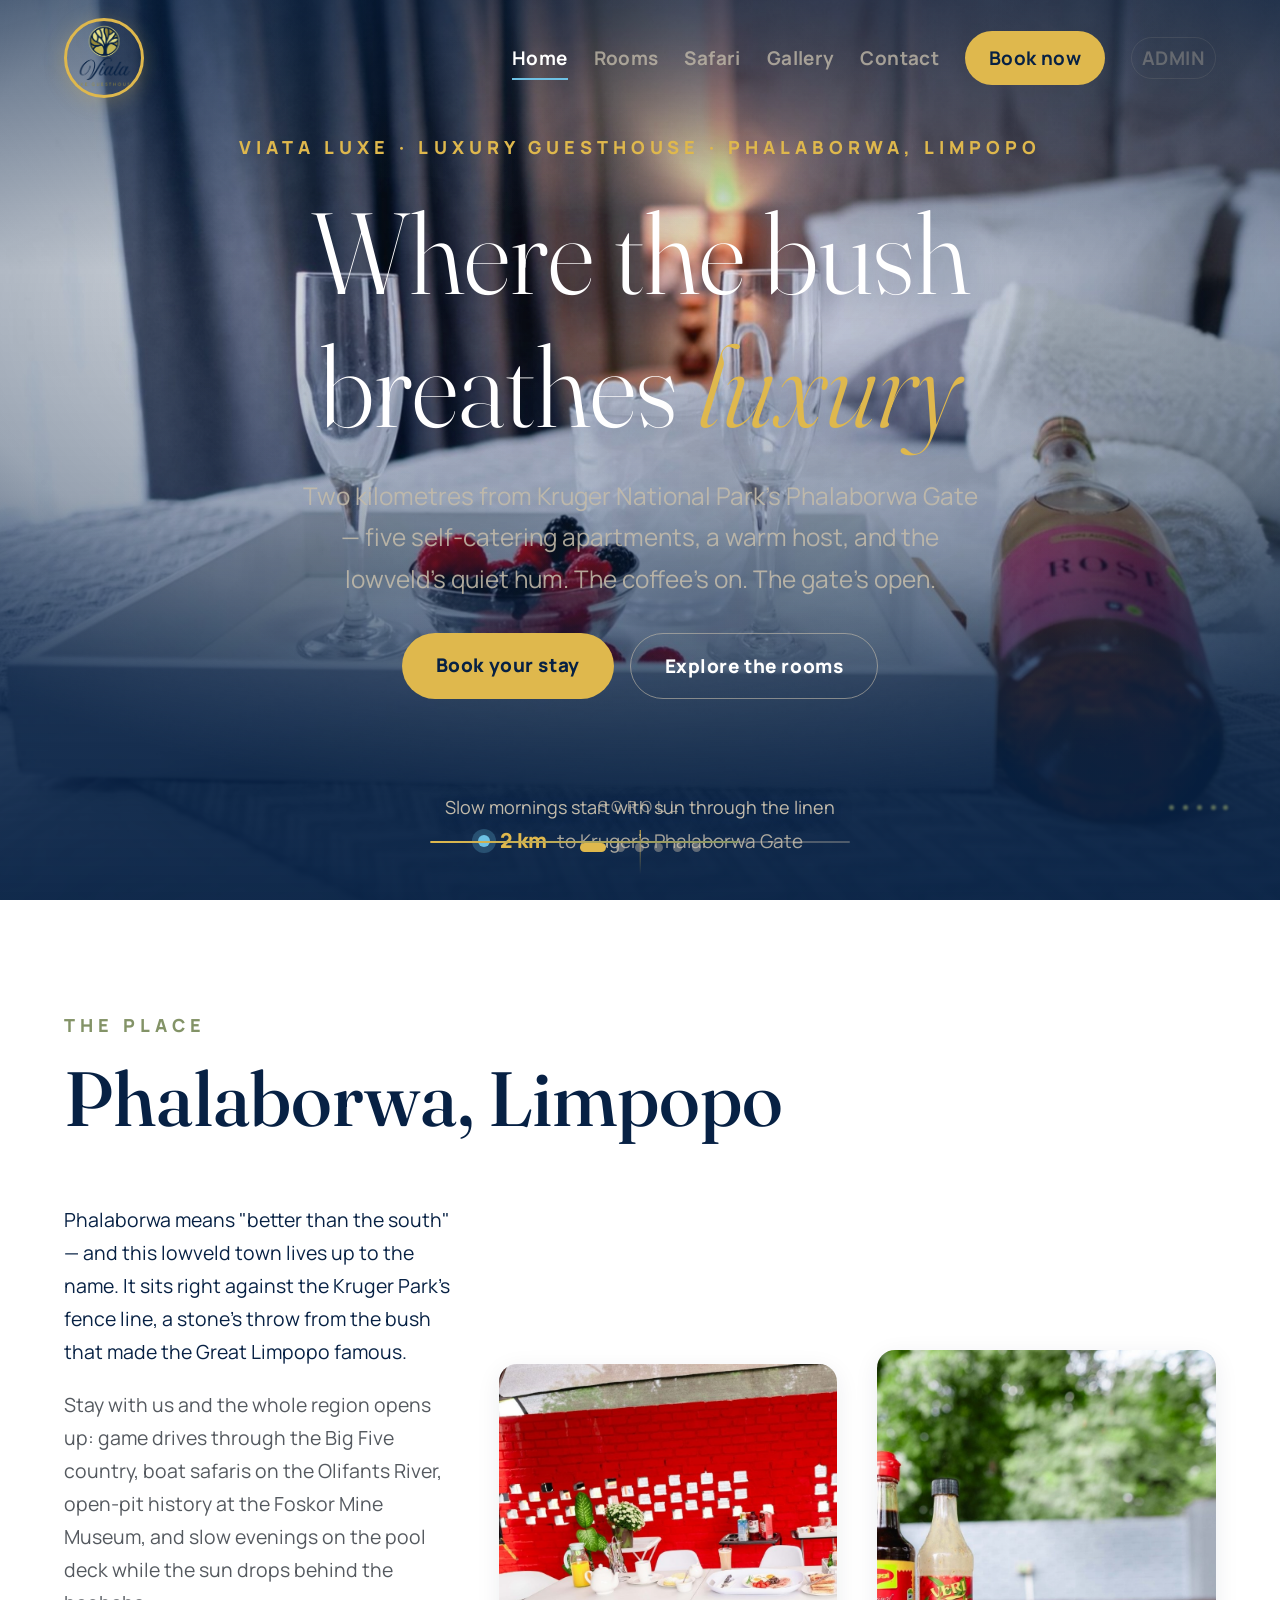
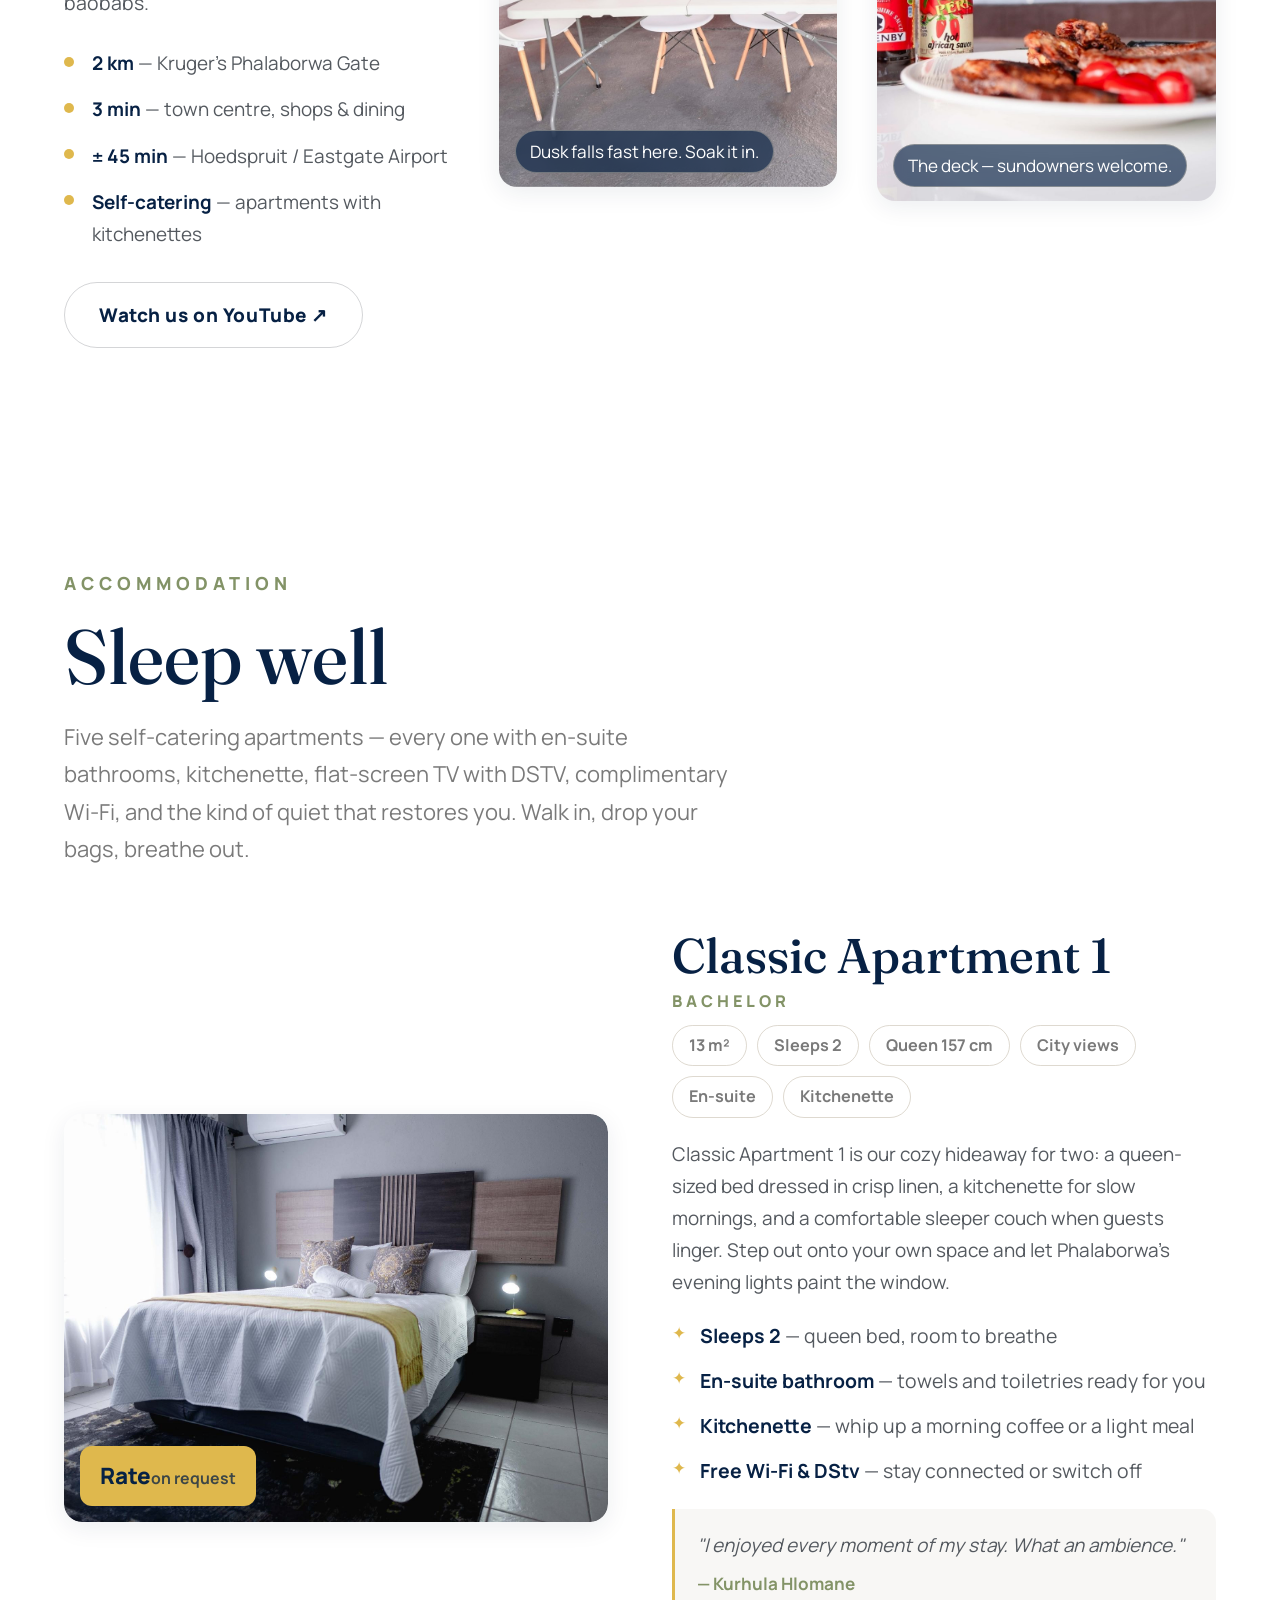
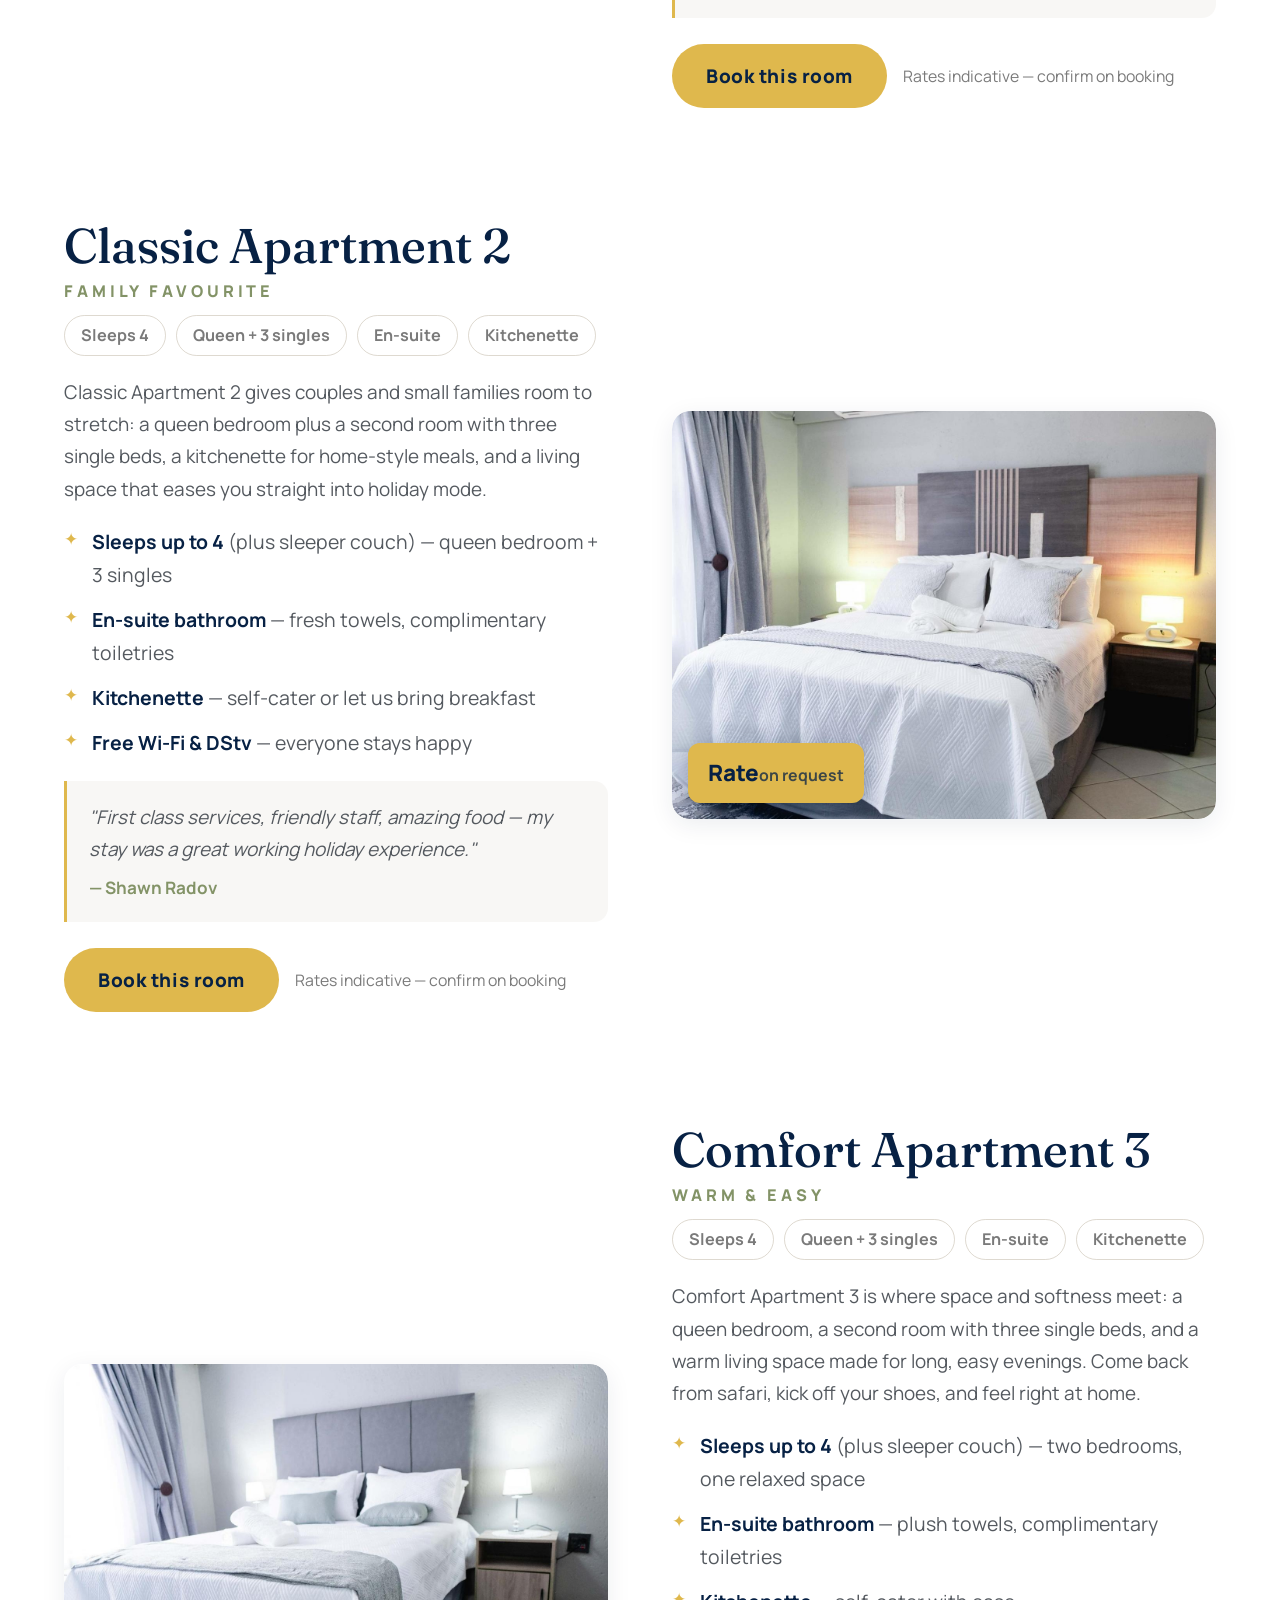
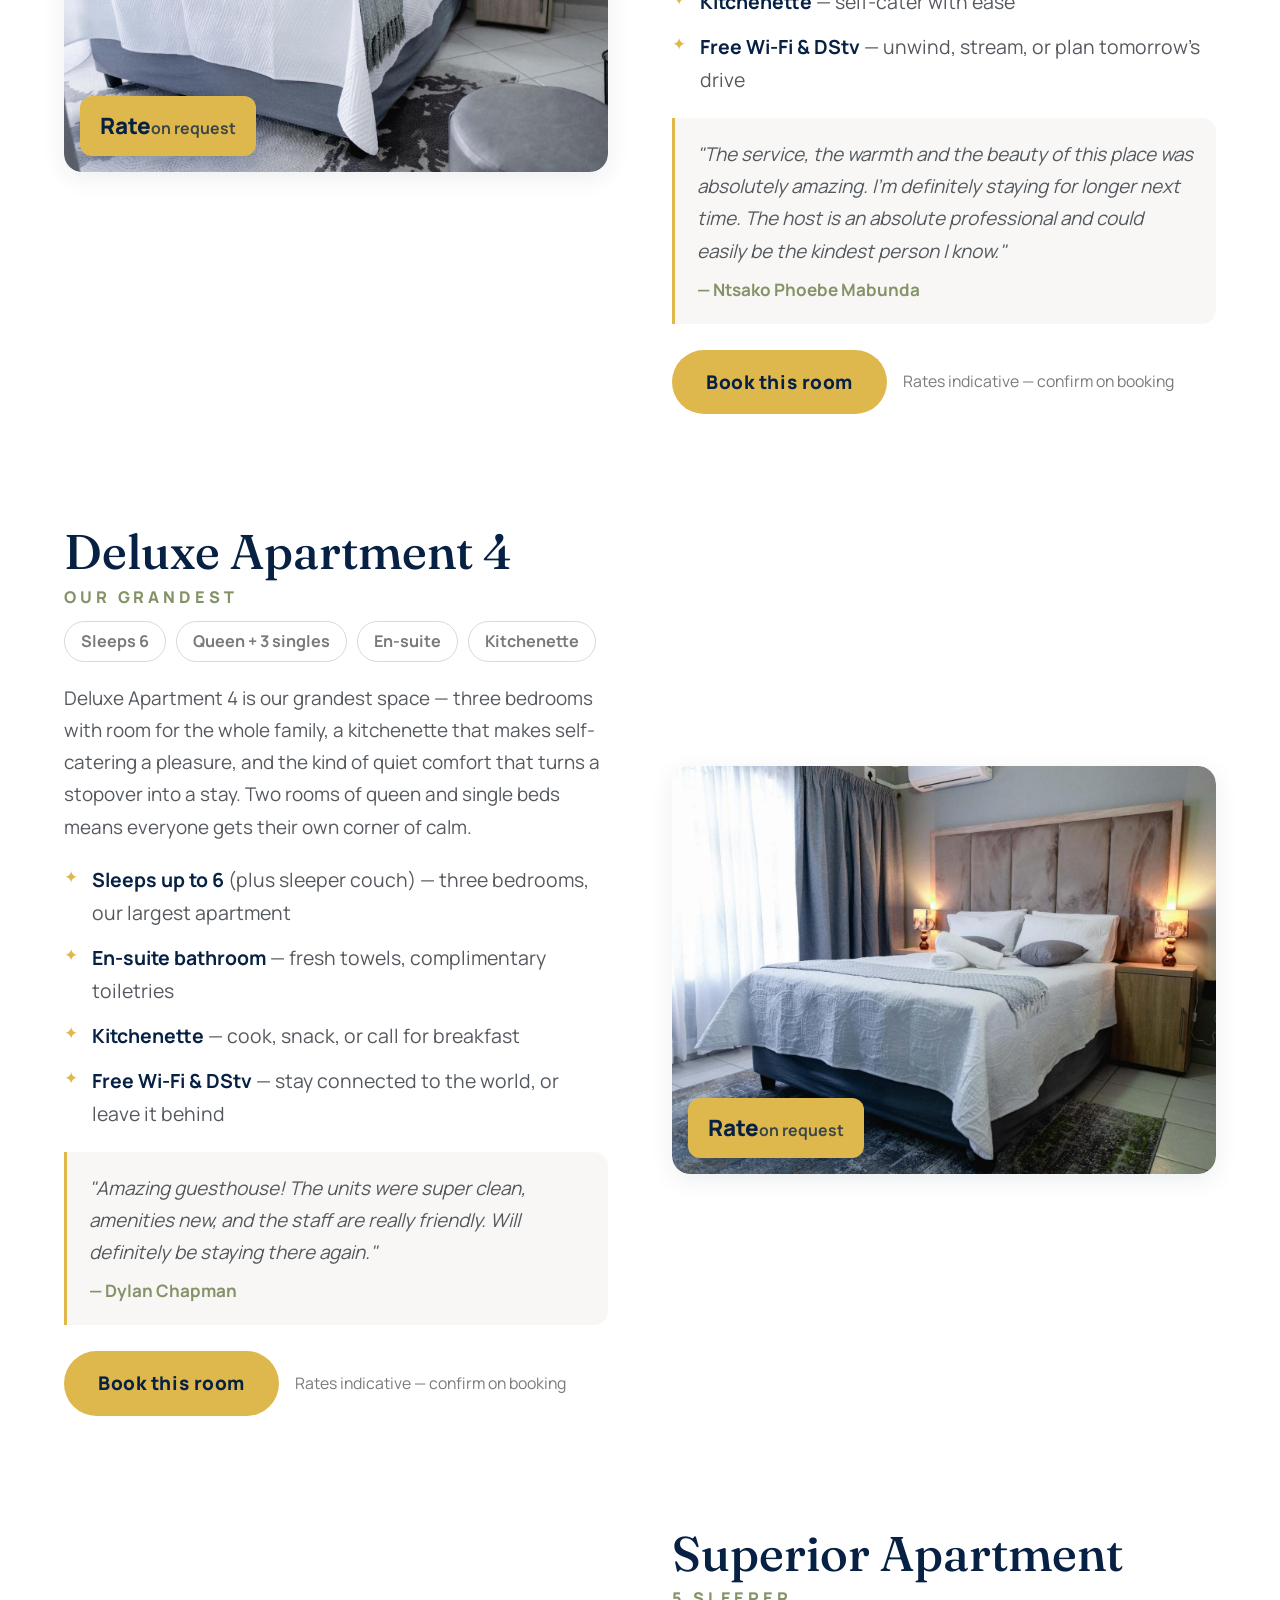
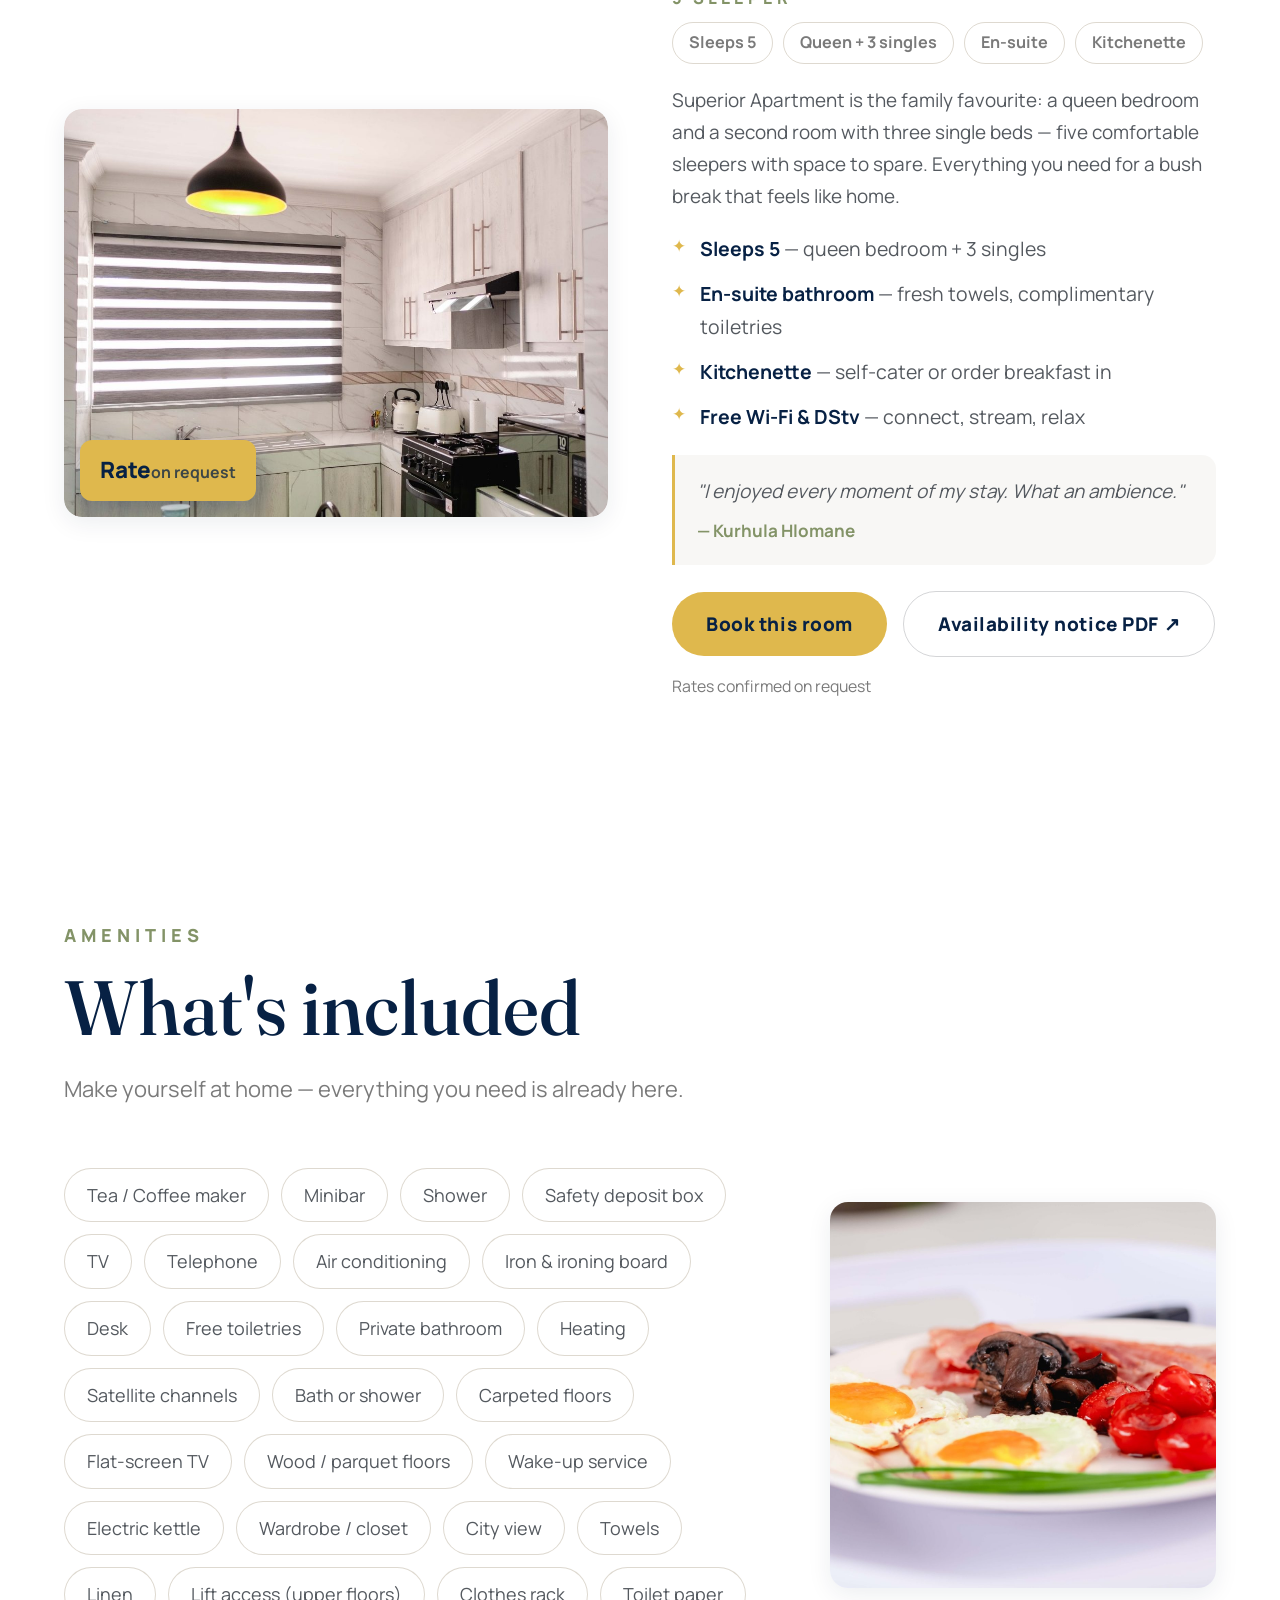
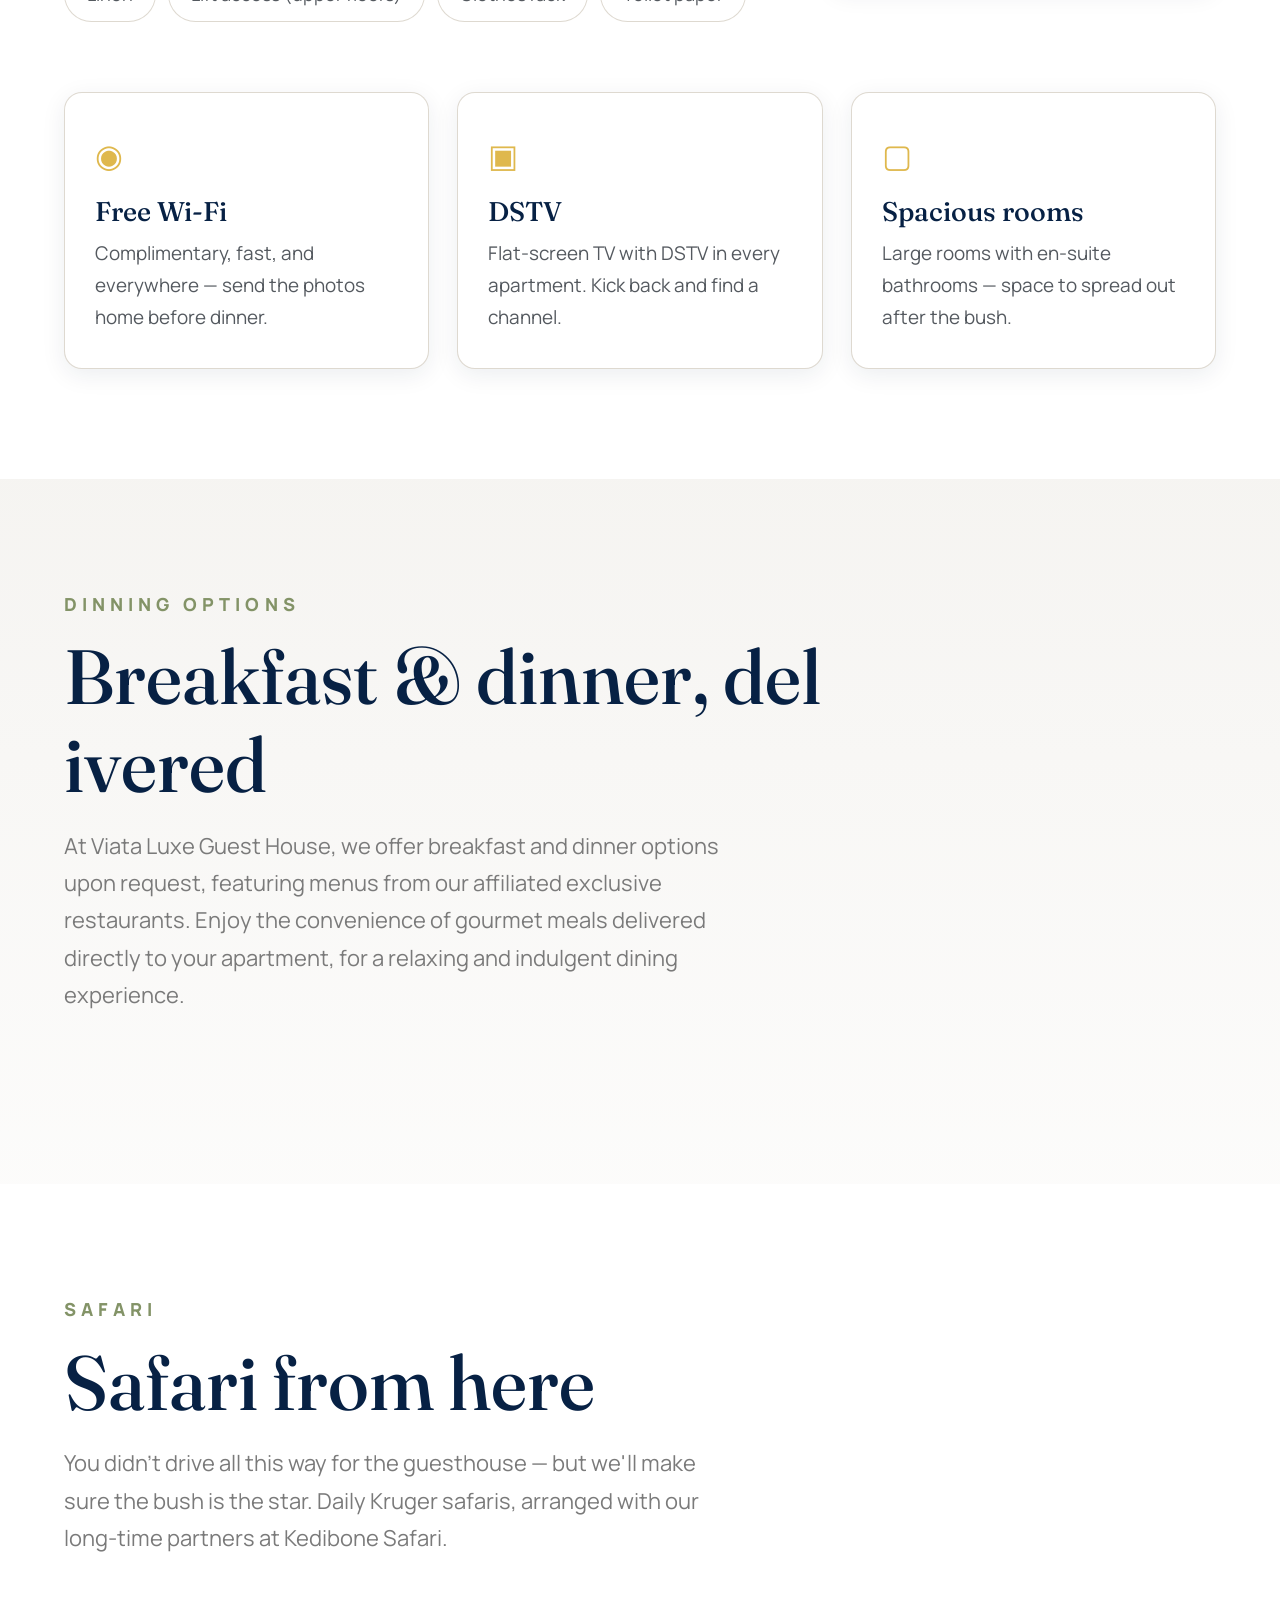
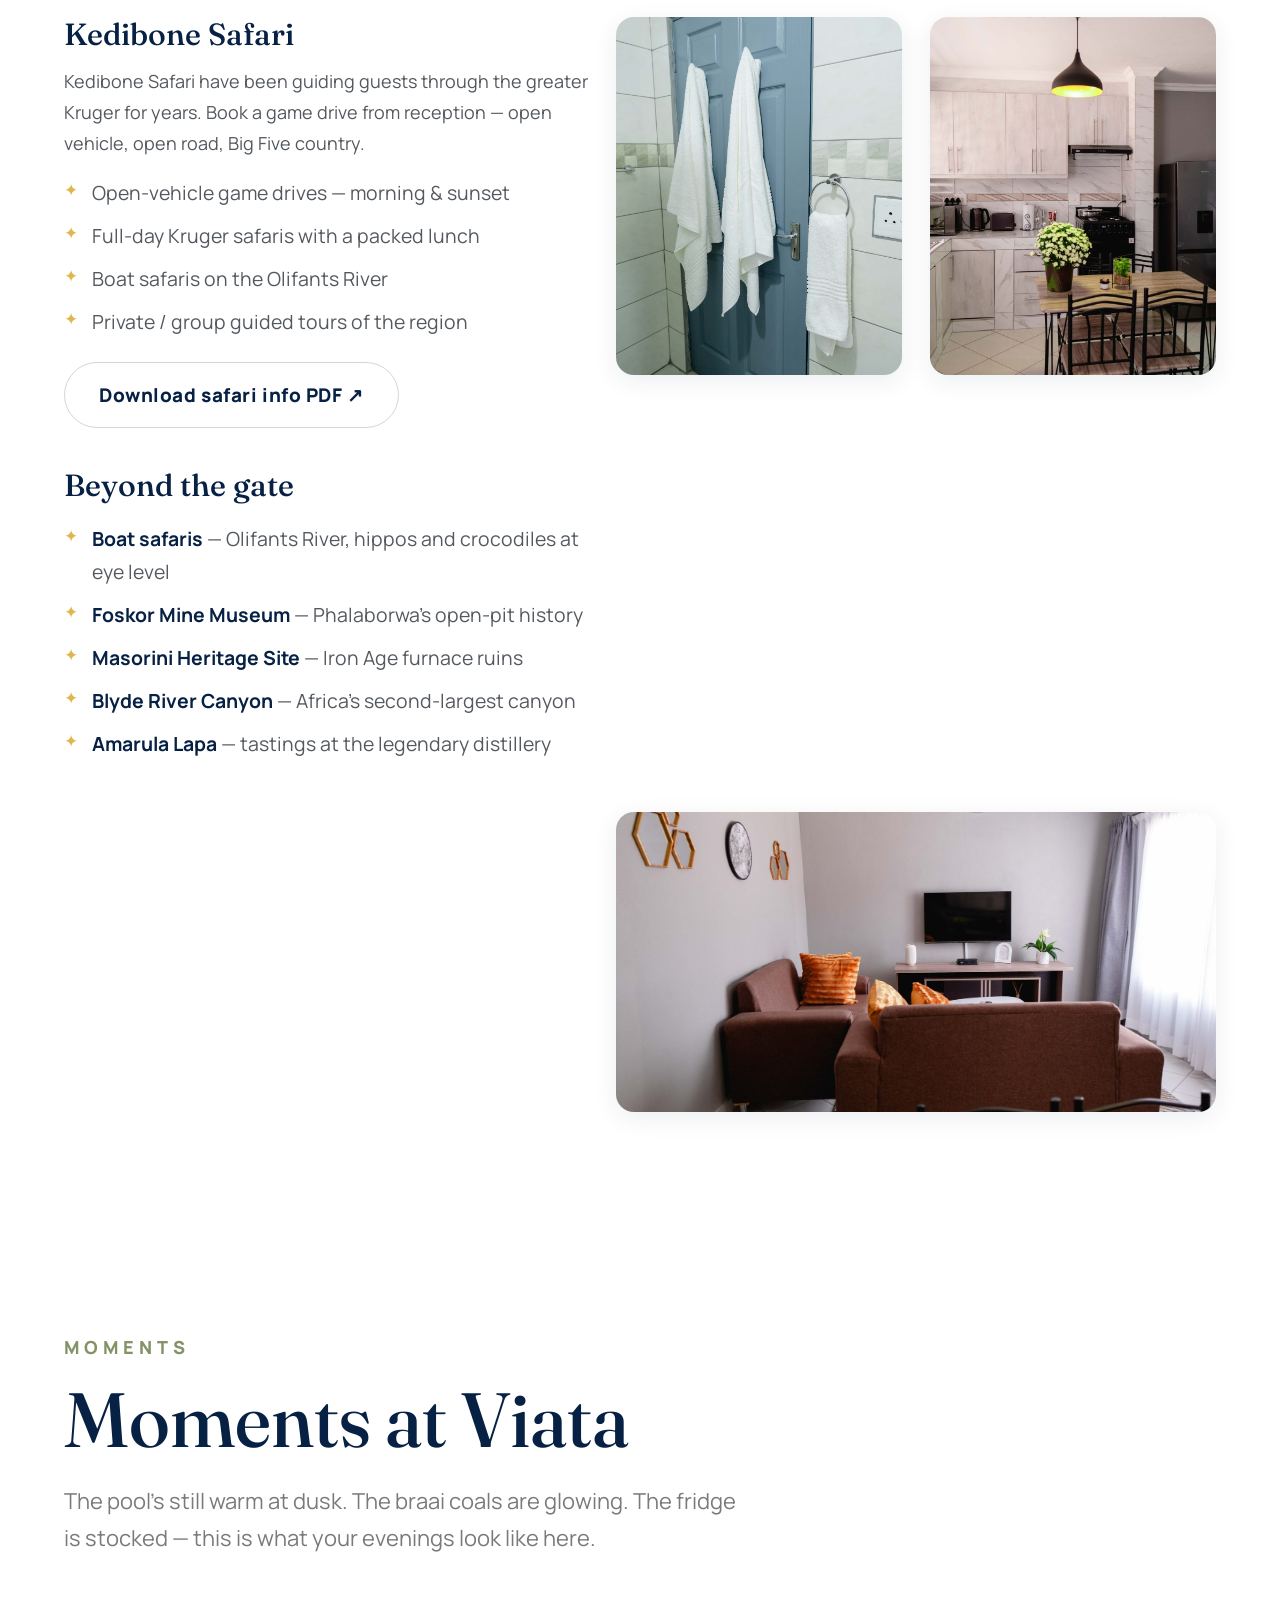
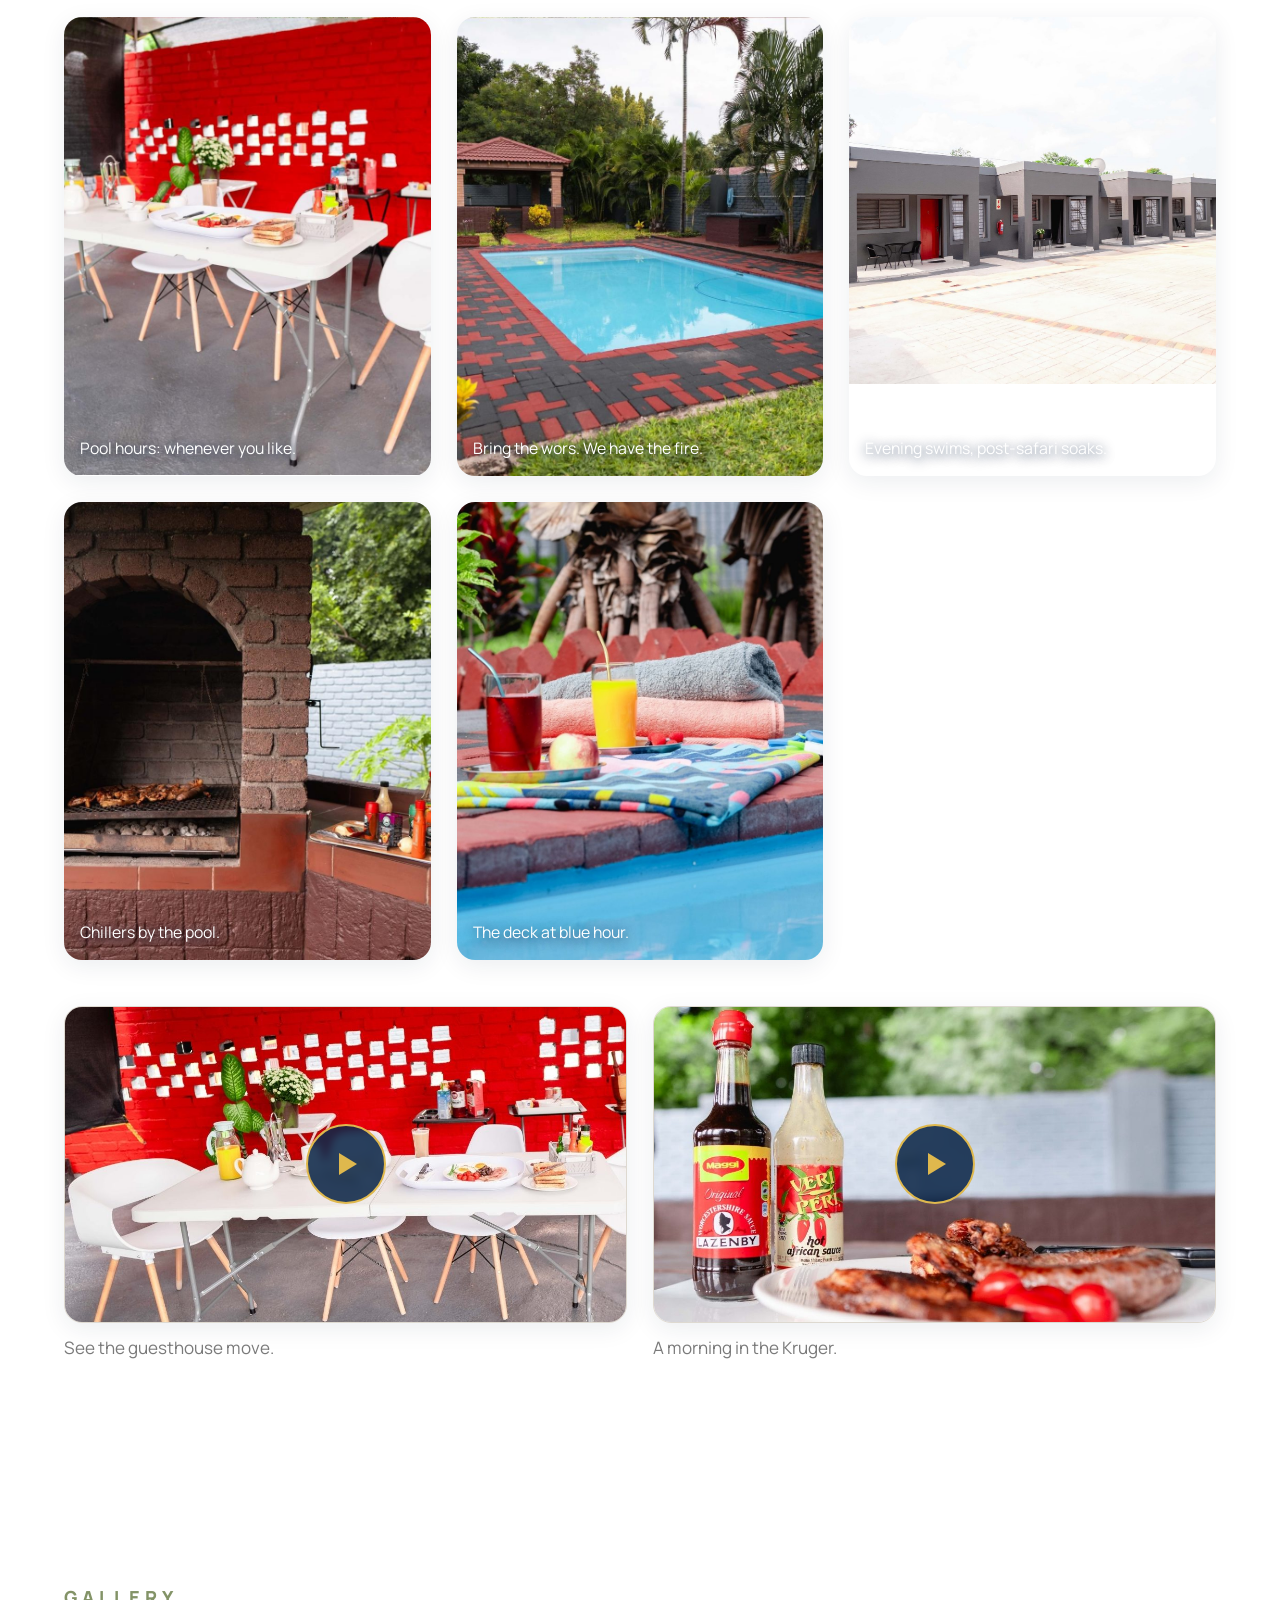
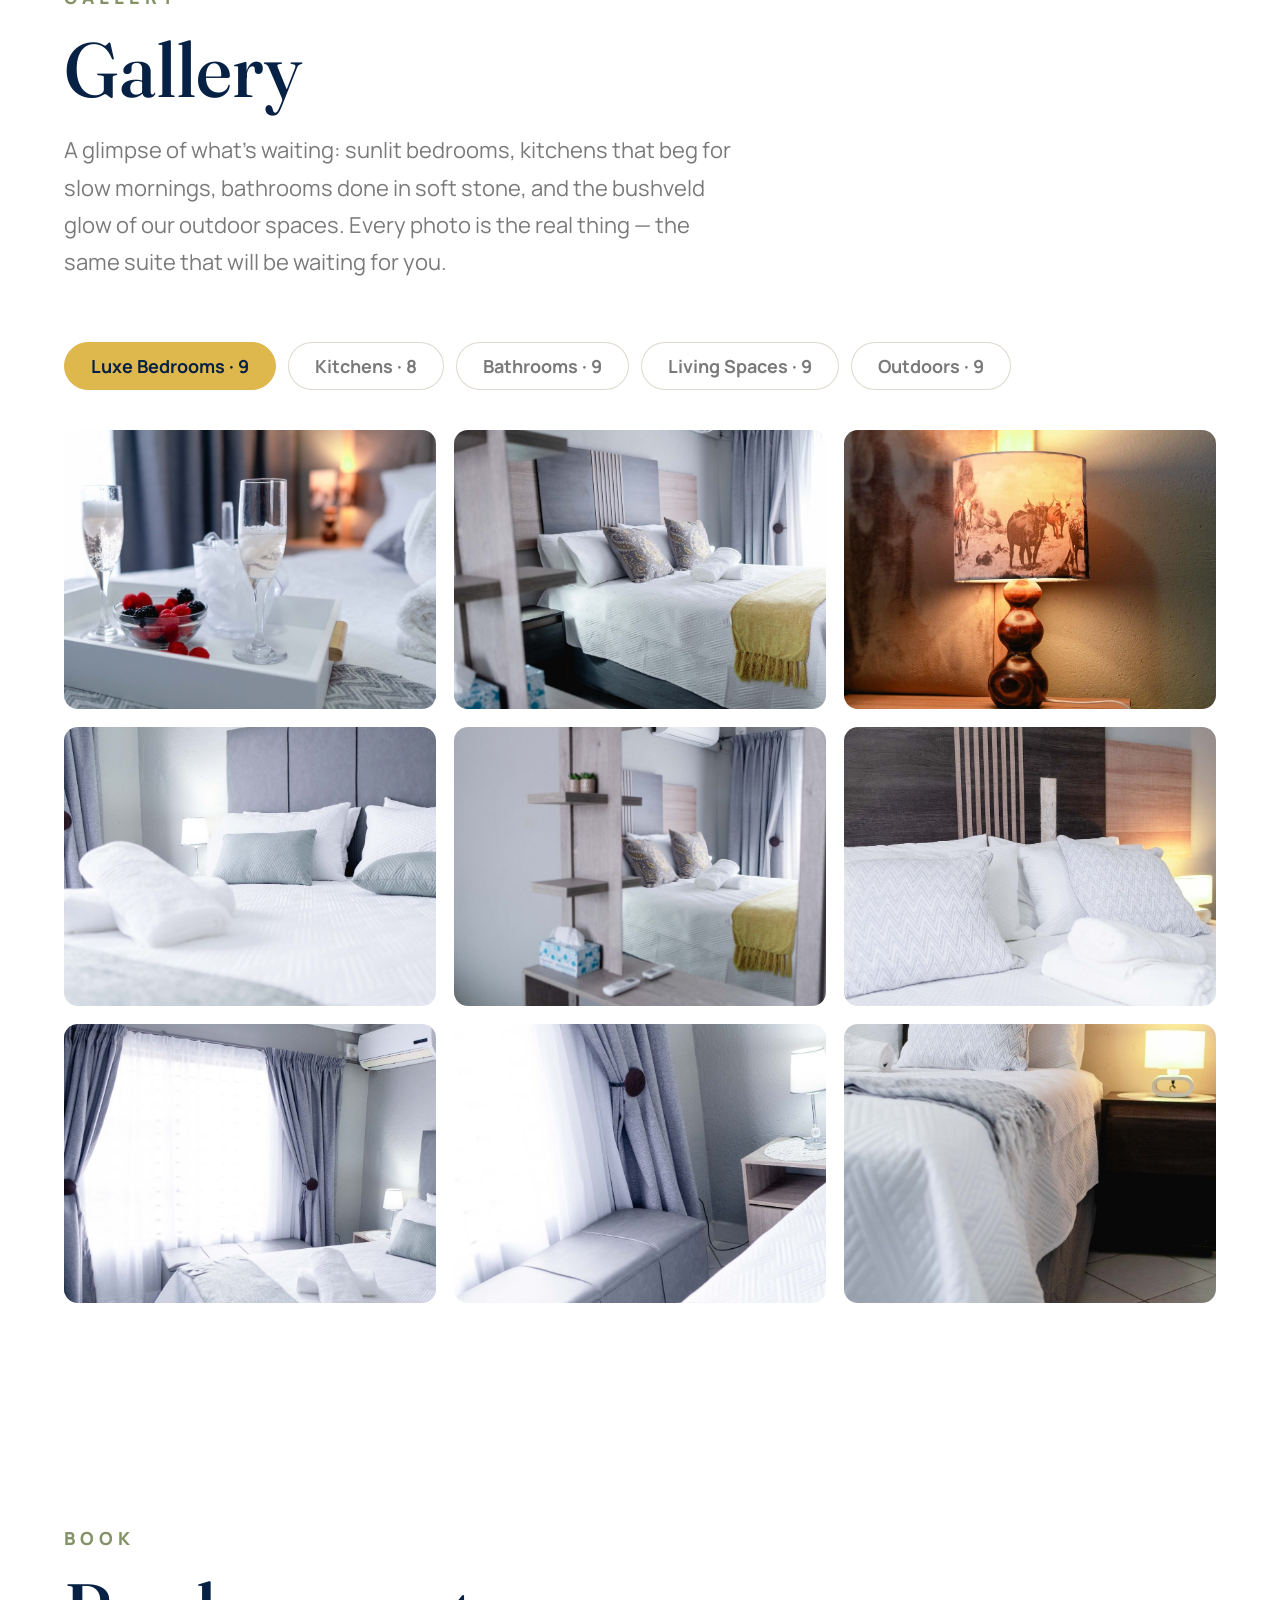
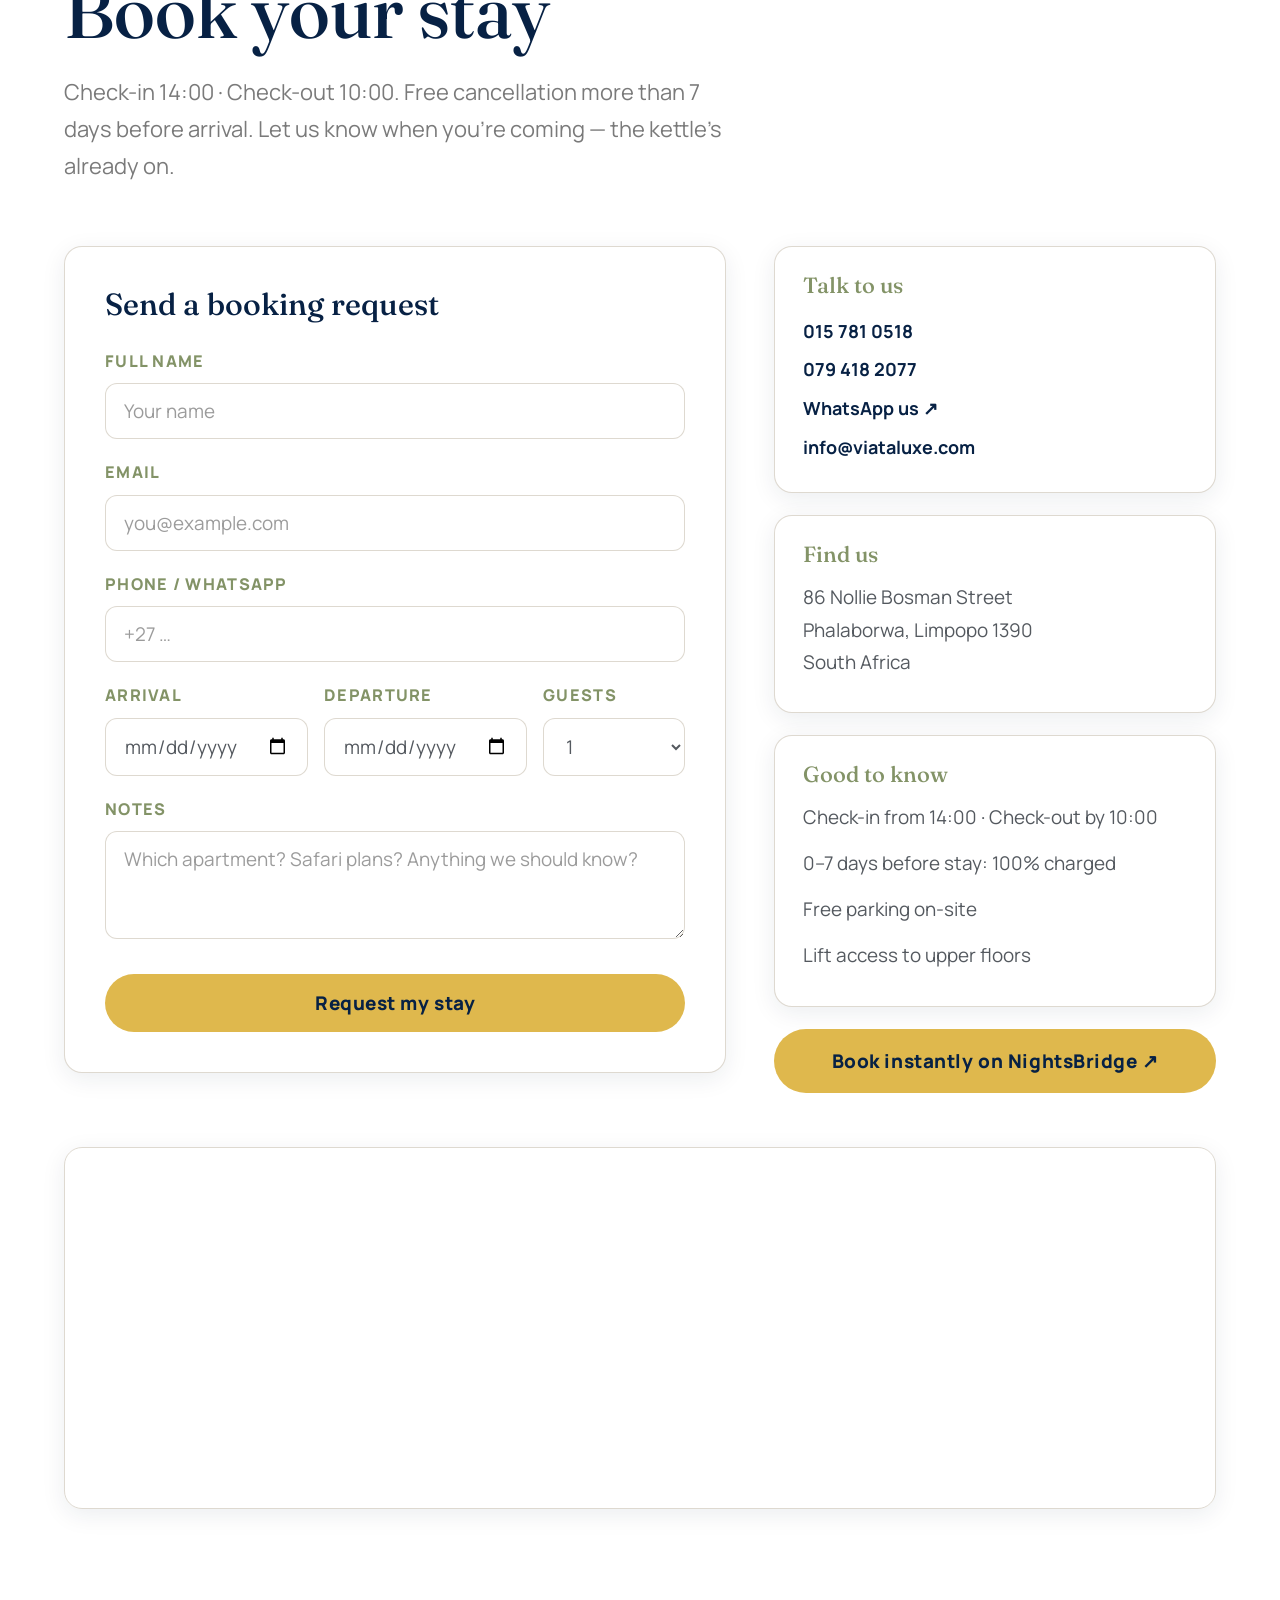
==== html/index.html @ f4232fa0 "Add hero image slideshows to safari & gallery pages, admin nav link, responsive enhancements - Added" ====
<!DOCTYPE html>
<html lang="en">
<head>
  <meta charset="UTF-8">
  <meta name="viewport" content="width=device-width, initial-scale=1.0">
  <title>Viata Luxe — Luxury Accommodation in Phalaborwa, Limpopo</title>
  <meta name="description" content="Viata Luxe guesthouse sits 2 km from Kruger National Park's Phalaborwa Gate. Five self-catering apartments, warm host service, daily safaris with Kedibone Safari. Book your stay.">
  <meta name="theme-color" content="#072144">
  <link rel="icon" type="image/png" href="../images/logo-official.png">
  <link rel="preconnect" href="https://fonts.googleapis.com">
  <link rel="preconnect" href="https://fonts.gstatic.com" crossorigin>
  <link href="https://fonts.googleapis.com/css2?family=Fraunces:ital,opsz,wght@0,9..144,300..700;1,9..144,300..700&family=Manrope:wght@300..800&display=swap" rel="stylesheet">
  <link rel="stylesheet" href="../css/style.css">
</head>
<body>
  <a class="skip-link" href="#main">Skip to content</a>
  <div class="progress" aria-hidden="true"><span id="progressBar"></span></div>

  <header class="nav" id="nav">
    <div class="nav__inner">
      <a class="nav__brand" href="index.html" aria-label="Viata Luxe — home">
        <img class="nav__logo" src="../images/logo-official.png" alt="Viata Luxe Guesthouse" width="80" height="80">

      </a>
      <button class="nav__toggle" id="navToggle" aria-expanded="false" aria-controls="navMenu" aria-label="Open menu">
        <span></span><span></span><span></span>
      </button>
      <nav class="nav__menu" id="navMenu" aria-label="Primary">
        <a href="index.html" aria-current="page">Home</a>
        <a href="rooms.html">Rooms</a>
        <a href="safari.html">Safari</a>
        <a href="gallery.html">Gallery</a>
        <a href="contact.html">Contact</a>
        <a href="#book" class="nav__cta">Book now</a>
        <a href="admin/" class="nav__admin" aria-label="Admin area">Admin</a>
      </nav>
    </div>
  </header>

  <main id="main">

    <!-- ============ Chapter 1 · Arrival ============ -->
    <section class="hero" id="arrival" aria-label="Welcome to Viata Luxe">
      <div class="hero__layer hero__layer--sky" data-depth="0.15" aria-hidden="true"></div>

      <div class="hero__slides" id="heroSlides">
        <figure class="hero__slide is-active" data-caption="Slow mornings start with sun through the linen">
          <img src="../images/2025/05/13.jpg" alt="A sunlit bedroom at Viata Luxe in warm morning light" fetchpriority="high">
        </figure>
        <figure class="hero__slide" data-caption="The pool deck at golden hour">
          <img src="../images/2025/02/32.jpg" alt="The pool deck at golden hour at Viata Luxe" loading="lazy">
        </figure>
        <figure class="hero__slide" data-caption="Sunloungers poolside, ready for you">
          <img src="../images/2025/05/70.jpg" alt="Poolside sunloungers in the golden hour at Viata Luxe" loading="lazy">
        </figure>
        <figure class="hero__slide" data-caption="Calm interiors, warm lowveld light">
          <img src="../images/2025/05/76.jpg" alt="The calm interior of a Viata Luxe apartment" loading="lazy">
        </figure>
        <figure class="hero__slide" data-caption="Braai evenings under the lowveld sky">
          <img src="../images/2025/05/85.jpg" alt="The braai area at Viata Luxe, ready for a bushveld braai" loading="lazy">
        </figure>
        <figure class="hero__slide" data-caption="A bedroom that wins the day">
          <img src="../images/2025/05/10-1.jpg" alt="A bright bedroom at Viata Luxe with crisp linen" loading="lazy">
        </figure>
      </div>

      <div class="hero__slidebar">
        <p class="hero__slidebar-caption" id="heroCaption" aria-hidden="true"></p>
        <div class="hero__slidebar-track"><span class="hero__slidebar-fill" id="heroBarFill"></span></div>
        <div class="hero__dots" id="heroDots"></div>
      </div>
      <div class="hero__veil" aria-hidden="true"></div>

      <div class="hero__content" id="heroContent">
        <p class="eyebrow hero__eyebrow reveal">Viata Luxe · Luxury Guesthouse · Phalaborwa, Limpopo</p>
        <h1 class="hero__title">Where the bush<br>breathes <em>luxury</em></h1>
        <p class="hero__sub reveal">Two kilometres from Kruger National Park's Phalaborwa Gate — five self-catering apartments, a warm host, and the lowveld's quiet hum. The coffee's on. The gate's open.</p>
        <div class="hero__cta reveal">
          <a class="btn btn--gold" href="#book">Book your stay</a>
          <a class="btn btn--ghost" href="#accommodation">Explore the rooms</a>
        </div>
        <p class="hero__checkpoint reveal">
          <span class="hero__checkpoint-pin" aria-hidden="true"></span>
          <span class="counter" data-count="2" data-suffix=" km">0 km</span> to Kruger's Phalaborwa Gate
        </p>
      </div>

      <p class="hero__scroll" aria-hidden="true">Scroll</p>
    </section>

    <!-- ============ Chapter 2 · Place ============ -->
    <section class="chapter place" id="place">
      <div class="chapter__inner">
        <div class="chapter__head">
          <p class="eyebrow">The Place</p>
          <h2 class="chapter__title chars">Phalaborwa, Limpopo</h2>
        </div>

        <div class="place__grid">
          <div class="place__copy reveal">
            <p class="lead">Phalaborwa means "better than the south" — and this lowveld town lives up to the name. It sits right against the Kruger Park's fence line, a stone's throw from the bush that made the Great Limpopo famous.</p>
            <p>Stay with us and the whole region opens up: game drives through the Big Five country, boat safaris on the Olifants River, open-pit history at the Foskor Mine Museum, and slow evenings on the pool deck while the sun drops behind the baobabs.</p>
            <ul class="place__list">
              <li><strong>2 km</strong> — Kruger's Phalaborwa Gate</li>
              <li><strong>3 min</strong> — town centre, shops &amp; dining</li>
              <li><strong>± 45 min</strong> — Hoedspruit / Eastgate Airport</li>
              <li><strong>Self-catering</strong> — apartments with kitchenettes</li>
            </ul>
            <a class="btn btn--ghost" href="https://www.youtube.com/watch?v=aZXatNfE3Ww" target="_blank" rel="noopener">Watch us on YouTube ↗</a>
          </div>

          <figure class="place__media reveal">
            <img src="../images/2025/05/59-1.jpg" alt="The bushveld glow around Viata Luxe guesthouse in Phalaborwa" loading="lazy">
            <figcaption>Dusk falls fast here. Soak it in.</figcaption>
          </figure>
          <figure class="place__media place__media--tall reveal">
            <img src="../images/2025/05/64-1.jpg" alt="Outdoor deck seating with bushveld views at Viata Luxe" loading="lazy">
            <figcaption>The deck — sundowners welcome.</figcaption>
          </figure>
        </div>
      </div>
    </section>

    <!-- ============ Chapter 3 · Accommodation ============ -->
    <section class="chapter rooms" id="accommodation">
      <div class="chapter__inner">
        <div class="chapter__head">
          <p class="eyebrow">Accommodation</p>
          <h2 class="chapter__title chars">Sleep well</h2>
          <p class="chapter__lede reveal">Five self-catering apartments — every one with en-suite bathrooms, kitchenette, flat-screen TV with DSTV, complimentary Wi-Fi, and the kind of quiet that restores you. Walk in, drop your bags, breathe out.</p>
        </div>

        <div class="rooms__list">

          <!-- Classic Apartment 1 -->
          <article class="room" id="room-classic1">
            <div class="room__media reveal-left">
              <button class="room__photos" data-room="classic1" aria-label="View Classic Apartment 1 photos">
                <img src="../images/2025/11/Classic-Bedroom-1.jpg" alt="Classic Apartment 1 — queen bedroom with crisp linen" loading="lazy">
                <span class="room__photos-badge">View photos</span>
              </button>
              <p class="room__rate">Rate<span>on request</span></p>
            </div>
            <div class="room__body reveal-right">
              <h3 class="room__name">Classic Apartment 1 <span>Bachelor</span></h3>
              <p class="room__meta"><span>13 m²</span><span>Sleeps 2</span><span>Queen 157 cm</span><span>City views</span><span>En-suite</span><span>Kitchenette</span></p>
              <p class="room__desc">Classic Apartment 1 is our cozy hideaway for two: a queen-sized bed dressed in crisp linen, a kitchenette for slow mornings, and a comfortable sleeper couch when guests linger. Step out onto your own space and let Phalaborwa's evening lights paint the window.</p>
              <ul class="room__features">
                <li><strong>Sleeps 2</strong> — queen bed, room to breathe</li>
                <li><strong>En-suite bathroom</strong> — towels and toiletries ready for you</li>
                <li><strong>Kitchenette</strong> — whip up a morning coffee or a light meal</li>
                <li><strong>Free Wi-Fi &amp; DStv</strong> — stay connected or switch off</li>
              </ul>
              <blockquote class="room__quote">"I enjoyed every moment of my stay. What an ambience." <cite>— Kurhula Hlomane</cite></blockquote>
              <div class="room__actions">
                <a class="btn btn--gold" href="https://book.nightsbridge.com/38331" target="_blank" rel="noopener">Book this room</a>
                <span class="room__fineprint">Rates indicative — confirm on booking</span>
              </div>
            </div>
          </article>

          <!-- Classic Apartment 2 -->
          <article class="room room--flip" id="room-classic2">
            <div class="room__media reveal-right">
              <button class="room__photos" data-room="classic2" aria-label="View Classic Apartment 2 photos">
                <img src="../images/2025/11/Classic-Apartment-2-Bedroom.jpg" alt="Classic Apartment 2 — queen bedroom with soft bedding" loading="lazy">
                <span class="room__photos-badge">View photos</span>
              </button>
              <p class="room__rate">Rate<span>on request</span></p>
            </div>
            <div class="room__body reveal-left">
              <h3 class="room__name">Classic Apartment 2 <span>Family favourite</span></h3>
              <p class="room__meta"><span>Sleeps 4</span><span>Queen + 3 singles</span><span>En-suite</span><span>Kitchenette</span></p>
              <p class="room__desc">Classic Apartment 2 gives couples and small families room to stretch: a queen bedroom plus a second room with three single beds, a kitchenette for home-style meals, and a living space that eases you straight into holiday mode.</p>
              <ul class="room__features">
                <li><strong>Sleeps up to 4</strong> (plus sleeper couch) — queen bedroom + 3 singles</li>
                <li><strong>En-suite bathroom</strong> — fresh towels, complimentary toiletries</li>
                <li><strong>Kitchenette</strong> — self-cater or let us bring breakfast</li>
                <li><strong>Free Wi-Fi &amp; DStv</strong> — everyone stays happy</li>
              </ul>
              <blockquote class="room__quote">"First class services, friendly staff, amazing food — my stay was a great working holiday experience." <cite>— Shawn Radov</cite></blockquote>
              <div class="room__actions">
                <a class="btn btn--gold" href="https://book.nightsbridge.com/38331" target="_blank" rel="noopener">Book this room</a>
                <span class="room__fineprint">Rates indicative — confirm on booking</span>
              </div>
            </div>
          </article>

          <!-- Comfort Apartment 3 -->
          <article class="room" id="room-comfort3">
            <div class="room__media reveal-left">
              <button class="room__photos" data-room="comfort3" aria-label="View Comfort Apartment 3 photos">
                <img src="../images/2025/11/Classic-Apartment-3-Bedroom.jpg" alt="Comfort Apartment 3 — queen bedroom with warm bedding" loading="lazy">
                <span class="room__photos-badge">View photos</span>
              </button>
              <p class="room__rate">Rate<span>on request</span></p>
            </div>
            <div class="room__body reveal-right">
              <h3 class="room__name">Comfort Apartment 3 <span>Warm &amp; easy</span></h3>
              <p class="room__meta"><span>Sleeps 4</span><span>Queen + 3 singles</span><span>En-suite</span><span>Kitchenette</span></p>
              <p class="room__desc">Comfort Apartment 3 is where space and softness meet: a queen bedroom, a second room with three single beds, and a warm living space made for long, easy evenings. Come back from safari, kick off your shoes, and feel right at home.</p>
              <ul class="room__features">
                <li><strong>Sleeps up to 4</strong> (plus sleeper couch) — two bedrooms, one relaxed space</li>
                <li><strong>En-suite bathroom</strong> — plush towels, complimentary toiletries</li>
                <li><strong>Kitchenette</strong> — self-cater with ease</li>
                <li><strong>Free Wi-Fi &amp; DStv</strong> — unwind, stream, or plan tomorrow's drive</li>
              </ul>
              <blockquote class="room__quote">"The service, the warmth and the beauty of this place was absolutely amazing. I'm definitely staying for longer next time. The host is an absolute professional and could easily be the kindest person I know." <cite>— Ntsako Phoebe Mabunda</cite></blockquote>
              <div class="room__actions">
                <a class="btn btn--gold" href="https://book.nightsbridge.com/38331" target="_blank" rel="noopener">Book this room</a>
                <span class="room__fineprint">Rates indicative — confirm on booking</span>
              </div>
            </div>
          </article>

          <!-- Deluxe Apartment 4 -->
          <article class="room room--flip" id="room-deluxe4">
            <div class="room__media reveal-right">
              <button class="room__photos" data-room="deluxe4" aria-label="View Deluxe Apartment 4 photos">
                <img src="../images/2025/11/Classic-Bedroom-4.jpg" alt="Deluxe Apartment 4 — the grandest bedroom suite" loading="lazy">
                <span class="room__photos-badge">View photos</span>
              </button>
              <p class="room__rate">Rate<span>on request</span></p>
            </div>
            <div class="room__body reveal-left">
              <h3 class="room__name">Deluxe Apartment 4 <span>Our grandest</span></h3>
              <p class="room__meta"><span>Sleeps 6</span><span>Queen + 3 singles</span><span>En-suite</span><span>Kitchenette</span></p>
              <p class="room__desc">Deluxe Apartment 4 is our grandest space — three bedrooms with room for the whole family, a kitchenette that makes self-catering a pleasure, and the kind of quiet comfort that turns a stopover into a stay. Two rooms of queen and single beds means everyone gets their own corner of calm.</p>
              <ul class="room__features">
                <li><strong>Sleeps up to 6</strong> (plus sleeper couch) — three bedrooms, our largest apartment</li>
                <li><strong>En-suite bathroom</strong> — fresh towels, complimentary toiletries</li>
                <li><strong>Kitchenette</strong> — cook, snack, or call for breakfast</li>
                <li><strong>Free Wi-Fi &amp; DStv</strong> — stay connected to the world, or leave it behind</li>
              </ul>
              <blockquote class="room__quote">"Amazing guesthouse! The units were super clean, amenities new, and the staff are really friendly. Will definitely be staying there again." <cite>— Dylan Chapman</cite></blockquote>
              <div class="room__actions">
                <a class="btn btn--gold" href="https://book.nightsbridge.com/38331" target="_blank" rel="noopener">Book this room</a>
                <span class="room__fineprint">Rates indicative — confirm on booking</span>
              </div>
            </div>
          </article>

          <!-- Superior Apartment (5 Sleeper) -->
          <article class="room" id="room-superior">
            <div class="room__media reveal-left">
              <button class="room__photos" data-room="superior" aria-label="View Superior Apartment photos">
                <img src="../images/2025/05/24-1.jpg" alt="Superior Apartment — bright family bedroom" loading="lazy">
                <span class="room__photos-badge">View photos</span>
              </button>
              <p class="room__rate">Rate<span>on request</span></p>
            </div>
            <div class="room__body reveal-right">
              <h3 class="room__name">Superior Apartment <span>5 Sleeper</span></h3>
              <p class="room__meta"><span>Sleeps 5</span><span>Queen + 3 singles</span><span>En-suite</span><span>Kitchenette</span></p>
              <p class="room__desc">Superior Apartment is the family favourite: a queen bedroom and a second room with three single beds — five comfortable sleepers with space to spare. Everything you need for a bush break that feels like home.</p>
              <ul class="room__features">
                <li><strong>Sleeps 5</strong> — queen bedroom + 3 singles</li>
                <li><strong>En-suite bathroom</strong> — fresh towels, complimentary toiletries</li>
                <li><strong>Kitchenette</strong> — self-cater or order breakfast in</li>
                <li><strong>Free Wi-Fi &amp; DStv</strong> — connect, stream, relax</li>
              </ul>
              <blockquote class="room__quote">"I enjoyed every moment of my stay. What an ambience." <cite>— Kurhula Hlomane</cite></blockquote>
              <div class="room__actions">
                <a class="btn btn--gold" href="https://book.nightsbridge.com/38331" target="_blank" rel="noopener">Book this room</a>
                <a class="btn btn--ghost" href="https://viataluxe.com/wp-content/uploads/2025/05/Superior-Apartments-Notice-1.pdf" target="_blank" rel="noopener">Availability notice PDF ↗</a>
                <span class="room__fineprint">Rates confirmed on request</span>
              </div>
            </div>
          </article>

        </div>
      </div>
    </section>

    <!-- ============ Chapter 4 · Amenities ============ -->
    <section class="chapter amenities" id="amenities">
      <div class="chapter__inner">
        <div class="chapter__head">
          <p class="eyebrow">Amenities</p>
          <h2 class="chapter__title chars">What's included</h2>
          <p class="chapter__lede reveal">Make yourself at home — everything you need is already here.</p>
        </div>

        <div class="amenities__grid">
          <ul class="amenities__chips" id="amenityChips">
            <li>Tea / Coffee maker</li>
            <li>Minibar</li>
            <li>Shower</li>
            <li>Safety deposit box</li>
            <li>TV</li>
            <li>Telephone</li>
            <li>Air conditioning</li>
            <li>Iron &amp; ironing board</li>
            <li>Desk</li>
            <li>Free toiletries</li>
            <li>Private bathroom</li>
            <li>Heating</li>
            <li>Satellite channels</li>
            <li>Bath or shower</li>
            <li>Carpeted floors</li>
            <li>Flat-screen TV</li>
            <li>Wood / parquet floors</li>
            <li>Wake-up service</li>
            <li>Electric kettle</li>
            <li>Wardrobe / closet</li>
            <li>City view</li>
            <li>Towels</li>
            <li>Linen</li>
            <li>Lift access (upper floors)</li>
            <li>Clothes rack</li>
            <li>Toilet paper</li>
          </ul>

          <figure class="amenities__media reveal">
            <img src="../images/2025/05/76.jpg" alt="The calm interior of a Viata Luxe apartment" loading="lazy">
          </figure>
        </div>

        <div class="amenities__features">
          <div class="feature-card reveal">
            <span class="feature-card__icon" aria-hidden="true">◉</span>
            <h3>Free Wi-Fi</h3>
            <p>Complimentary, fast, and everywhere — send the photos home before dinner.</p>
          </div>
          <div class="feature-card reveal">
            <span class="feature-card__icon" aria-hidden="true">▣</span>
            <h3>DSTV</h3>
            <p>Flat-screen TV with DSTV in every apartment. Kick back and find a channel.</p>
          </div>
          <div class="feature-card reveal">
            <span class="feature-card__icon" aria-hidden="true">▢</span>
            <h3>Spacious rooms</h3>
            <p>Large rooms with en-suite bathrooms — space to spread out after the bush.</p>
          </div>
        </div>
      </div>
    </section>

    <!-- ============ Chapter 4b · Dinning Options ============ -->
    <section class="chapter chapter--soft" id="dining">
      <div class="chapter__inner">
        <div class="chapter__head">
          <p class="eyebrow">Dinning Options</p>
          <h2 class="chapter__title chars">Breakfast &amp; dinner, delivered</h2>
          <p class="chapter__lede reveal">At Viata Luxe Guest House, we offer breakfast and dinner options upon request, featuring menus from our affiliated exclusive restaurants. Enjoy the convenience of gourmet meals delivered directly to your apartment, for a relaxing and indulgent dining experience.</p>
        </div>
      </div>
    </section>

    <!-- ============ Chapter 5 · Safari ============ -->
    <section class="chapter safari" id="safari">
      <div class="chapter__inner">
        <div class="chapter__head">
          <p class="eyebrow">Safari</p>
          <h2 class="chapter__title chars">Safari from here</h2>
          <p class="chapter__lede reveal">You didn't drive all this way for the guesthouse — but we'll make sure the bush is the star. Daily Kruger safaris, arranged with our long-time partners at Kedibone Safari.</p>
        </div>

        <div class="safari__grid">
          <div class="safari__copy reveal">
            <h3>Kedibone Safari</h3>
            <p>Kedibone Safari have been guiding guests through the greater Kruger for years. Book a game drive from reception — open vehicle, open road, Big Five country.</p>
            <ul class="safari__services">
              <li>Open-vehicle game drives — morning &amp; sunset</li>
              <li>Full-day Kruger safaris with a packed lunch</li>
              <li>Boat safaris on the Olifants River</li>
              <li>Private / group guided tours of the region</li>
            </ul>
            <a class="btn btn--ghost" href="https://viataluxe.com/wp-content/uploads/2025/05/Kedibone-Safaris-daily-activity-price-list-2025-1.pdf" target="_blank" rel="noopener">Download safari info PDF ↗</a>

            <h3 class="safari__days">Beyond the gate</h3>
            <ul class="safari__services">
              <li><strong>Boat safaris</strong> — Olifants River, hippos and crocodiles at eye level</li>
              <li><strong>Foskor Mine Museum</strong> — Phalaborwa's open-pit history</li>
              <li><strong>Masorini Heritage Site</strong> — Iron Age furnace ruins</li>
              <li><strong>Blyde River Canyon</strong> — Africa's second-largest canyon</li>
              <li><strong>Amarula Lapa</strong> — tastings at the legendary distillery</li>
            </ul>
          </div>

          <figure class="safari__media safari__media--a reveal">
            <img src="../images/2025/05/DSCF3159.jpg" alt="Kruger safari moments — elephants in the wild" loading="lazy">
          </figure>
          <figure class="safari__media safari__media--b reveal">
            <img src="../images/2025/05/33.jpg" alt="River safari scenery on the Olifants River" loading="lazy">
          </figure>
          <figure class="safari__media safari__media--c reveal">
            <img src="../images/2025/05/28.jpg" alt="A quiet moment in the Phalaborwa bush" loading="lazy">
          </figure>

          <div class="safari__giraffe" id="giraffe" aria-hidden="true" title="Just passing through…"></div>
        </div>
      </div>
    </section>

    <!-- ============ Chapter 6 · Moments ============ -->
    <section class="chapter moments" id="moments">
      <div class="chapter__inner">
        <div class="chapter__head">
          <p class="eyebrow">Moments</p>
          <h2 class="chapter__title chars">Moments at Viata</h2>
          <p class="chapter__lede reveal">The pool's still warm at dusk. The braai coals are glowing. The fridge is stocked — this is what your evenings look like here.</p>
        </div>

        <div class="moments__grid">
          <figure class="moment reveal">
            <img src="../images/2025/05/70.jpg" alt="Poolside sunloungers in the golden hour" loading="lazy">
            <figcaption>Pool hours: whenever you like.</figcaption>
          </figure>
          <figure class="moment reveal">
            <img src="../images/2025/05/85.jpg" alt="The braai area, ready for a bushveld braai" loading="lazy">
            <figcaption>Bring the wors. We have the fire.</figcaption>
          </figure>
          <figure class="moment moment--pool reveal">
            <img src="../images/2025/04/DSCF3125.jpg" alt="The swimming pool reflecting the bushveld sky" loading="lazy">
            <div class="moment__ripple" aria-hidden="true"><span></span><span></span><span></span></div>
            <figcaption>Evening swims, post-safari soaks.</figcaption>
          </figure>
          <figure class="moment reveal">
            <img src="../images/2025/05/86.jpg" alt="Chilled drinks by the pool at sunset" loading="lazy">
            <figcaption>Chillers by the pool.</figcaption>
          </figure>
          <figure class="moment reveal">
            <img src="../images/2025/05/56-1.jpg" alt="Outdoor relaxation corner in the lowveld evening" loading="lazy">
            <figcaption>The deck at blue hour.</figcaption>
          </figure>
        </div>

        <div class="moments__videos">
          <figure class="video">
            <div class="video__frame" data-youtube="sz-FMRRfpIk" tabindex="0" role="button" aria-label="Play video">
              <img src="../images/2025/05/59-1.jpg" alt="" loading="lazy" aria-hidden="true">
              <span class="video__play" aria-hidden="true"></span>
            </div>
            <figcaption>See the guesthouse move.</figcaption>
          </figure>
          <figure class="video">
            <div class="video__frame" data-youtube="UHpP4w8cBlI" tabindex="0" role="button" aria-label="Play video">
              <img src="../images/2025/05/64-1.jpg" alt="" loading="lazy" aria-hidden="true">
              <span class="video__play" aria-hidden="true"></span>
            </div>
            <figcaption>A morning in the Kruger.</figcaption>
          </figure>
        </div>

        <div class="moments__embers" aria-hidden="true"><span></span><span></span><span></span><span></span><span></span></div>
      </div>
    </section>

    <!-- ============ Chapter 7 · Gallery ============ -->
    <section class="chapter gallery" id="gallery">
      <div class="chapter__inner">
        <div class="chapter__head">
          <p class="eyebrow">Gallery</p>
          <h2 class="chapter__title chars">Gallery</h2>
          <p class="chapter__lede reveal">A glimpse of what's waiting: sunlit bedrooms, kitchens that beg for slow mornings, bathrooms done in soft stone, and the bushveld glow of our outdoor spaces. Every photo is the real thing — the same suite that will be waiting for you.</p>
        </div>

        <div class="gallery__tabs reveal" role="tablist" aria-label="Gallery categories">
          <button class="gallery__tab is-active" role="tab" aria-selected="true" data-cat="bedrooms">Luxe Bedrooms</button>
          <button class="gallery__tab" role="tab" aria-selected="false" data-cat="kitchens">Kitchens</button>
          <button class="gallery__tab" role="tab" aria-selected="false" data-cat="bathrooms">Bathrooms</button>
          <button class="gallery__tab" role="tab" aria-selected="false" data-cat="living">Living Spaces</button>
          <button class="gallery__tab" role="tab" aria-selected="false" data-cat="outdoors">Outdoors</button>
        </div>

        <div class="gallery__stage reveal" id="galleryStage" aria-live="polite"></div>
      </div>
    </section>

    <!-- ============ Chapter 8 · Book ============ -->
    <section class="chapter book" id="book">
      <div class="chapter__inner">
        <div class="chapter__head">
          <p class="eyebrow">Book</p>
          <h2 class="chapter__title chars">Book your stay</h2>
          <p class="chapter__lede reveal">Check-in 14:00 · Check-out 10:00. Free cancellation more than 7 days before arrival. Let us know when you're coming — the kettle's already on.</p>
        </div>

        <div class="book__grid">
          <form class="book__form reveal" id="bookForm" novalidate>
            <h3>Send a booking request</h3>
            <div class="book__field">
              <label for="f-name">Full name</label>
              <input id="f-name" name="name" type="text" required autocomplete="name" placeholder="Your name">
            </div>
            <div class="book__field">
              <label for="f-email">Email</label>
              <input id="f-email" name="email" type="email" required autocomplete="email" placeholder="you@example.com">
            </div>
            <div class="book__field">
              <label for="f-phone">Phone / WhatsApp</label>
              <input id="f-phone" name="phone" type="tel" autocomplete="tel" placeholder="+27 …">
            </div>
            <div class="book__row">
              <div class="book__field">
                <label for="f-checkin">Arrival</label>
                <input id="f-checkin" name="checkin" type="date" required>
              </div>
              <div class="book__field">
                <label for="f-checkout">Departure</label>
                <input id="f-checkout" name="checkout" type="date" required>
              </div>
              <div class="book__field">
                <label for="f-guests">Guests</label>
                <select id="f-guests" name="guests">
                  <option>1</option><option>2</option><option>3</option><option>4</option><option>5</option><option>6+</option>
                </select>
              </div>
            </div>
            <div class="book__field">
              <label for="f-message">Notes</label>
              <textarea id="f-message" name="message" rows="3" placeholder="Which apartment? Safari plans? Anything we should know?"></textarea>
            </div>
            <button class="btn btn--gold btn--breath" type="submit" id="bookSubmit">Request my stay</button>
            <p class="book__form-note" id="formNote" role="alert" hidden></p>
          </form>

          <aside class="book__aside reveal">
            <div class="book__card">
              <h3>Talk to us</h3>
              <a href="tel:+27157810518">015 781 0518</a>
              <a href="tel:+27794182077">079 418 2077</a>
              <a href="https://wa.me/27794182077" target="_blank" rel="noopener">WhatsApp us ↗</a>
              <a href="mailto:info@viataluxe.com">info@viataluxe.com</a>
            </div>
            <div class="book__card">
              <h3>Find us</h3>
              <p>86 Nollie Bosman Street<br>Phalaborwa, Limpopo 1390<br>South Africa</p>
            </div>
            <div class="book__card">
              <h3>Good to know</h3>
              <ul>
                <li>Check-in from 14:00 · Check-out by 10:00</li>
                <li>0–7 days before stay: 100% charged</li>
                <li>Free parking on-site</li>
                <li>Lift access to upper floors</li>
              </ul>
            </div>
            <a class="btn btn--gold" href="https://book.nightsbridge.com/38331" target="_blank" rel="noopener">Book instantly on NightsBridge ↗</a>
          </aside>
        </div>

        <div class="book__map reveal">
          <iframe title="Map — Viata Luxe, 86 Nollie Bosman Street, Phalaborwa" src="https://www.google.com/maps?q=86%20Nollie%20Bosman%20Street%2C%20Phalaborwa%2C%201390&output=embed" width="100%" height="360" style="border:0" loading="lazy" allowfullscreen referrerpolicy="no-referrer-when-downgrade"></iframe>
        </div>
      </div>
    </section>

  </main>

  <footer class="footer">
    <div class="footer__inner">
      <div class="footer__brand">
        <img class="footer__logo" src="../images/logo-official.png" alt="Viata Luxe Guesthouse" width="90" height="90">
        <p>Viata Luxe — a warm, quiet basecamp on the edge of the Kruger. Five apartments, endless bush.</p>
      </div>
      <nav class="footer__nav" aria-label="Footer">
        <a href="index.html">Home</a>
        <a href="rooms.html">Rooms</a>
        <a href="safari.html">Safari</a>
        <a href="gallery.html">Gallery</a>
        <a href="contact.html">Contact</a>
      </nav>
      <div class="footer__contact">
        <a href="tel:+27157810518">015 781 0518</a>
        <a href="mailto:info@viataluxe.com">info@viataluxe.com</a>
        <a href="https://wa.me/27794182077" target="_blank" rel="noopener">WhatsApp ↗</a>
      </div>
    </div>
    <p class="footer__base">© <span id="year">2026</span> Viata Luxe · Built and maintained with pride by <a href="https://recastmedia.agency" target="_blank" rel="noopener">Recast Media Agency</a></p>
  </footer>

  <!-- Lightbox -->
  <div class="lightbox" id="lightbox" hidden>
    <button class="lightbox__close" id="lightboxClose" aria-label="Close gallery">✕</button>
    <button class="lightbox__nav lightbox__nav--prev" id="lightboxPrev" aria-label="Previous photo">‹</button>
    <figure class="lightbox__figure">
      <img id="lightboxImg" src="" alt="">
      <figcaption id="lightboxCaption"></figcaption>
    </figure>
    <button class="lightbox__nav lightbox__nav--next" id="lightboxNext" aria-label="Next photo">›</button>
  </div>

  <button class="to-top" id="toTop" aria-label="Back to top" title="Back to top">↑</button>

  <script src="https://unpkg.com/lenis@1.3.7/dist/lenis.min.js"></script>
  <script src="https://cdn.jsdelivr.net/npm/gsap@3.12.5/dist/gsap.min.js"></script>
  <script src="https://cdn.jsdelivr.net/npm/gsap@3.12.5/dist/ScrollTrigger.min.js"></script>
  <script src="../js/main.js"></script>
</body>
</html>
---- css/style.css ----
/* ==========================================================================
   Viata Luxe — multipage stylesheet (light theme)
   Palette (Elementor, exact): #6EC1E4 #54595F #7A7A7A #61CE70 #C3BBAA
                                #072144 #DFB84D #839367 + #FFFFFF
   rgba() used ONLY with: rgb(7,33,68) rgb(223,184,77) rgb(195,187,170)
                          rgb(131,147,103) rgb(110,193,228) rgb(84,89,95)
                          rgb(122,122,122) rgb(97,206,112)
   ========================================================================== */

:root {
  --navy: #072144;
  --navy-92: rgba(7, 33, 68, 0.92);
  --navy-85: rgba(7, 33, 68, 0.85);
  --navy-65: rgba(7, 33, 68, 0.65);
  --navy-08: rgba(7, 33, 68, 0.08);
  --navy-06: rgba(7, 33, 68, 0.06);

  --gold: #DFB84D;
  --gold-45: rgba(223, 184, 77, 0.45);
  --gold-35: rgba(223, 184, 77, 0.35);
  --gold-85: rgba(223, 184, 77, 0.85);

  --sage: #839367;
  --sage-25: rgba(131, 147, 103, 0.25);
  --sage-12: rgba(131, 147, 103, 0.12);

  --taupe: #C3BBAA;
  --taupe-55: rgba(195, 187, 170, 0.55);
  --taupe-45: rgba(195, 187, 170, 0.45);
  --taupe-30: rgba(195, 187, 170, 0.3);
  --taupe-16: rgba(195, 187, 170, 0.16);
  --taupe-12: rgba(195, 187, 170, 0.12);
  --taupe-05: rgba(195, 187, 170, 0.05);

  --sky: #6EC1E4;
  --sky-25: rgba(110, 193, 228, 0.25);

  --success: #61CE70;
  --success-30: rgba(97, 206, 112, 0.3);

  --text: #54595F;
  --muted: #7A7A7A;
  --white: #FFFFFF;

  --line: var(--taupe-55);
  --line-strong: rgba(84, 89, 95, 0.25);
  --line-faint: var(--taupe-30);

  --shadow-sm: 0 6px 24px rgba(7, 33, 68, 0.08);
  --shadow-md: 0 16px 44px rgba(7, 33, 68, 0.12);
  --shadow-gold: 0 10px 30px var(--gold-35);

  --radius: 18px;
  --font-display: "Fraunces", Georgia, serif;
  --font-body: "Manrope", "Segoe UI", sans-serif;
  --ease: cubic-bezier(0.22, 1, 0.36, 1);
}

/* ---------- Base ---------- */
*, *::before, *::after { box-sizing: border-box; margin: 0; padding: 0; }
html { scroll-behavior: smooth; scroll-padding-top: 90px; font-size: 18px; }
body {
  font-family: var(--font-body);
  background: var(--white);
  color: var(--text);
  line-height: 1.7;
  -webkit-font-smoothing: antialiased;
  overflow-x: hidden;
}
img { max-width: 100%; display: block; }
a { color: var(--navy); text-decoration: none; transition: color 0.25s; }
a:hover { color: var(--sage); }
h1, h2, h3, h4 { font-family: var(--font-display); color: var(--navy); line-height: 1.15; font-weight: 500; }
ul, ol { list-style: none; }
button { font-family: inherit; cursor: pointer; }
.sr-only {
  position: absolute; width: 1px; height: 1px; margin: -1px; padding: 0;
  overflow: hidden; clip: rect(0 0 0 0); white-space: nowrap; border: 0;
}

.skip-link {
  position: fixed; top: -60px; left: 16px; z-index: 600;
  background: var(--navy); color: var(--white); padding: 12px 22px;
  border-radius: 999px; font-weight: 700; font-size: 1rem;
  transition: top 0.3s var(--ease);
}
.skip-link:focus { top: 14px; color: var(--white); }

a:focus-visible, button:focus-visible, [tabindex]:focus-visible,
input:focus-visible, select:focus-visible, textarea:focus-visible {
  outline: 2px solid var(--gold); outline-offset: 3px; border-radius: 4px;
}

/* ---------- Back to top ---------- */
.to-top {
  position: fixed; right: 22px; bottom: 22px; z-index: 250;
  width: 52px; height: 52px; border: 0; border-radius: 50%;
  background: var(--gold); color: var(--navy);
  font-size: 1.3rem; font-weight: 800; line-height: 1;
  box-shadow: var(--shadow-md); cursor: pointer;
  opacity: 0; transform: translateY(14px); pointer-events: none;
  transition: opacity 0.35s var(--ease), transform 0.35s var(--ease), background 0.25s, color 0.25s;
}
.to-top.is-visible { opacity: 1; transform: none; pointer-events: auto; }
.to-top:hover { background: var(--sage); color: var(--white); }

/* ---------- Progress bar ---------- */
.progress { position: fixed; top: 0; left: 0; right: 0; height: 3px; z-index: 300; background: transparent; }
#progressBar {
  display: block; width: 0%; height: 100%;
  background: linear-gradient(90deg, var(--gold), var(--sage));
}

/* ---------- Navigation ---------- */
.nav {
  position: fixed; top: 0; left: 0; right: 0; z-index: 200;
  padding: 18px 0; transition: padding 0.35s var(--ease), background 0.35s, box-shadow 0.35s;
}
.nav.is-scrolled {
  padding: 8px 0;
  background: var(--navy-92);
  backdrop-filter: blur(12px);
  box-shadow: 0 4px 24px rgba(7, 33, 68, 0.35);
}
.nav__inner {
  max-width: 1200px; margin: 0 auto; padding: 0 24px;
  display: flex; align-items: center; justify-content: space-between; gap: 16px;
}
.nav__brand { display: flex; align-items: center; gap: 12px; color: var(--taupe); }
.nav__brand:hover { color: var(--taupe); }
.nav__logo {
  flex-shrink: 0; width: 80px; height: 80px;
  border-radius: 50%; object-fit: cover;
  border: 3px solid var(--gold);
  box-shadow: 0 4px 20px rgba(223, 184, 77, 0.25);
  transition: transform 0.4s var(--ease), box-shadow 0.4s var(--ease), border-color 0.4s var(--ease);
  position: relative; z-index: 210;
}
.nav__logo:hover {
  transform: scale(1.12) rotate(3deg);
  box-shadow: 0 6px 30px rgba(223, 184, 77, 0.45), 0 0 0 6px rgba(223, 184, 77, 0.15);
  border-color: var(--sage);
}
.nav__menu { display: flex; align-items: center; gap: 26px; }
.nav__menu a {
  color: rgba(195, 187, 170, 0.78); font-size: 1.05rem; font-weight: 700; letter-spacing: 0.02em;
  position: relative; padding: 6px 0;
}
.nav__menu a::after {
  content: ""; position: absolute; left: 0; bottom: 0; height: 2px; width: 0%;
  background: var(--sky); transition: width 0.3s var(--ease);
}
.nav__menu a:hover { color: var(--white); }
.nav__menu a:hover::after, .nav__menu a.is-active::after,
.nav__menu a[aria-current="page"]::after { width: 100%; }
.nav__menu a[aria-current="page"], .nav__menu a.is-active { color: var(--white); }
.nav__cta {
  background: var(--gold); color: var(--navy) !important; border-radius: 999px;
  padding: 11px 24px !important; font-weight: 800; font-size: 1rem;
}
.nav__cta:hover { background: var(--sage); color: var(--white) !important; }
.nav__admin {
  font-size: 0.72rem; font-weight: 600; letter-spacing: 0.08em; text-transform: uppercase;
  color: rgba(195, 187, 170, 0.35) !important; padding: 4px 10px !important;
  border: 1px solid rgba(195, 187, 170, 0.12); border-radius: 999px;
  transition: color 0.3s, border-color 0.3s, background 0.3s;
}
.nav__admin:hover {
  color: var(--white) !important; border-color: var(--gold); background: rgba(223, 184, 77, 0.12);
}
.nav__toggle {
  display: none; background: none; border: 0; width: 46px; height: 46px;
  flex-direction: column; justify-content: center; gap: 8px; padding: 10px;
}
.nav__toggle span { display: block; height: 2.5px; background: var(--taupe); border-radius: 2px; transition: 0.3s var(--ease); }
.nav__toggle[aria-expanded="true"] span:nth-child(1) { transform: translateY(9px) rotate(45deg); }
.nav__toggle[aria-expanded="true"] span:nth-child(2) { opacity: 0; }
.nav__toggle[aria-expanded="true"] span:nth-child(3) { transform: translateY(-9px) rotate(-45deg); }

/* ---------- Buttons ---------- */
.btn {
  display: inline-block; border: 0; border-radius: 999px;
  font-family: var(--font-body); font-weight: 800; font-size: 1.05rem; letter-spacing: 0.03em;
  padding: 16px 34px; transition: transform 0.25s var(--ease), background 0.25s, color 0.25s, box-shadow 0.25s, border-color 0.25s;
  text-align: center;
}
.btn--gold { background: var(--gold); color: var(--navy); position: relative; overflow: hidden; }
.btn--gold::after { content: ""; position: absolute; top: 0; bottom: 0; left: -60%; width: 38%; background: linear-gradient(105deg, rgba(255, 255, 255, 0) 0%, rgba(255, 255, 255, 0.55) 50%, rgba(255, 255, 255, 0) 100%); transform: skewX(-18deg); transition: left 0.7s var(--ease); }
.btn--gold:hover::after { left: 130%; }
.btn--gold:hover { background: var(--gold-85); color: var(--navy); transform: translateY(-2px); box-shadow: var(--shadow-gold); }
.btn--ghost { border: 1.5px solid var(--line-strong); color: var(--navy); background: transparent; }
.btn--ghost:hover { border-color: var(--navy); color: var(--navy); background: var(--navy-06); transform: translateY(-2px); }
.btn--breath { animation: breath 3.2s var(--ease) infinite; }
@keyframes breath {
  0%, 100% { box-shadow: 0 0 0 0 var(--gold-45); }
  50% { box-shadow: 0 0 0 16px rgba(223, 184, 77, 0); }
}

/* ---------- Hero (home) ---------- */
.hero {
  position: relative; height: 100vh; min-height: 640px; overflow: hidden;
  display: grid; place-items: center; isolation: isolate;
  padding-top: 90px;
}
.hero__layer { position: absolute; inset: 0; width: 100%; height: 110%; object-fit: cover; will-change: transform; }
.hero__layer--sky {
  background: linear-gradient(180deg, rgba(7, 33, 68, 1) 0%, rgba(7, 33, 68, 0.96) 45%, rgba(7, 33, 68, 0.9) 100%);
}
.hero__layer--back { z-index: 1; }
.hero__layer--mid { z-index: 2; }
.hero__layer--fore { z-index: 3; opacity: 0.92; }

/* Hero slideshow (index) */
.hero__slides { position: absolute; inset: 0; z-index: 1; margin: 0; }
.hero__slide { position: absolute; inset: 0; margin: 0; opacity: 0; visibility: hidden; transition: opacity 1.2s var(--ease), visibility 1.2s; }
.hero__slide.is-active { opacity: 1; visibility: visible; }
.hero__slide img { width: 100%; height: 100%; object-fit: cover; transform: scale(1.001); }
.js .hero__slide.is-active img { animation: kenburns 8s var(--ease) both; }

.hero__slidebar { position: absolute; left: 0; right: 0; bottom: 48px; z-index: 6; max-width: 860px; margin: 0 auto; padding: 0 24px; text-align: center; }
.hero__slidebar-caption { margin: 0 0 18px; font: italic 1.15rem/1.5 var(--font-serif); color: var(--taupe); text-shadow: 0 2px 18px rgba(7, 33, 68, 0.55); transition: opacity 0.45s var(--ease); }
.hero__slidebar-caption.is-fading { opacity: 0; }
.hero__slidebar-track { display: block; height: 2px; max-width: 420px; margin: 0 auto; background: rgba(195, 187, 170, 0.35); border-radius: 2px; overflow: hidden; }
.hero__slidebar-fill { display: block; height: 100%; width: 0; background: linear-gradient(90deg, var(--gold), var(--sage)); border-radius: 2px; }
.hero__dots { display: flex; justify-content: center; gap: 10px; }
.hero__dot { width: 9px; height: 9px; padding: 0; border: 0; border-radius: 50%; background: rgba(195, 187, 170, 0.45); cursor: pointer; transition: background 0.3s var(--ease), transform 0.3s var(--ease), width 0.3s var(--ease), border-radius 0.3s var(--ease); }
.hero__dot:hover { background: var(--taupe); transform: scale(1.15); }
.hero__dot.is-active { width: 26px; border-radius: 5px; background: var(--gold); transform: none; }

.hero__veil {
  position: absolute; inset: 0; z-index: 4;
  background:
    radial-gradient(80% 60% at 50% 30%, transparent 0%, rgba(7, 33, 68, 0.35) 70%, rgba(7, 33, 68, 0.75) 100%),
    linear-gradient(180deg, rgba(7, 33, 68, 0.45) 0%, transparent 30%, rgba(7, 33, 68, 0.1) 55%, rgba(7, 33, 68, 0.82) 100%);
}
.hero__content { position: relative; z-index: 5; max-width: 880px; padding: 0 24px; text-align: center; }
.eyebrow {
  font-size: 1rem; font-weight: 800; letter-spacing: 0.28em; text-transform: uppercase;
  color: var(--sage);
}
.hero__eyebrow { color: var(--gold); margin-bottom: 24px; }
.hero__title {
  font-size: clamp(3.2rem, 9vw, 7rem); font-weight: 300; color: var(--white);
  text-shadow: 0 6px 40px rgba(7, 33, 68, 0.55);
}
.hero__title em { font-style: italic; color: var(--gold); }
.hero__sub {
  margin: 24px auto 34px; max-width: 680px;
  font-size: clamp(1.1rem, 2.2vw, 1.35rem); color: rgba(195, 187, 170, 0.88);
}
.hero__cta { display: flex; gap: 16px; justify-content: center; flex-wrap: wrap; margin-bottom: 80px; }
.hero .btn--ghost { border-color: rgba(195, 187, 170, 0.6); color: var(--white); }
.hero .btn--ghost:hover { border-color: var(--gold); color: var(--gold); background: transparent; }
.hero__checkpoint {
  margin: 44px auto 0; display: inline-flex; align-items: center; gap: 10px;
  font-size: 1.05rem; color: rgba(195, 187, 170, 0.88);
}
.hero__checkpoint-pin {
  width: 12px; height: 12px; border-radius: 50%;
  background: var(--sky); box-shadow: 0 0 0 6px var(--sky-25);
  animation: pin 2.4s var(--ease) infinite;
}
@keyframes pin { 0%, 100% { transform: scale(1); } 50% { transform: scale(1.25); } }
.counter { font-weight: 800; color: var(--gold); font-size: 1.15rem; }
.hero__scroll {
  position: absolute; z-index: 5; bottom: 26px; left: 50%; transform: translateX(-50%);
  font-size: 0.85rem; letter-spacing: 0.3em; text-transform: uppercase; color: rgba(195, 187, 170, 0.78);
}
.hero__scroll::after {
  content: ""; display: block; width: 1px; height: 44px; margin: 10px auto 0;
  background: linear-gradient(180deg, var(--gold), transparent);
  animation: drip 1.8s var(--ease) infinite;
}
@keyframes drip { 0% { transform: scaleY(0); transform-origin: top; } 55% { transform: scaleY(1); transform-origin: top; } 100% { transform: scaleY(0); transform-origin: bottom; } }
@keyframes kenburns { 0% { transform: scale(1.001); } 100% { transform: scale(1.1); } }

/* ---------- Sub-hero (inner pages) ---------- */
.page-hero {
  position: relative; padding: 190px 0 110px; overflow: hidden; isolation: isolate;
  background:
    radial-gradient(90% 70% at 50% 0%, rgba(7, 33, 68, 0.55) 0%, transparent 70%),
    linear-gradient(180deg, var(--navy-92) 0%, var(--navy) 100%);
}
.page-hero::before {
  content: ""; position: absolute; inset: 0; z-index: 1;
  background: linear-gradient(180deg, rgba(7,33,68,0.55) 0%, rgba(7,33,68,0.35) 40%, rgba(7,33,68,0.7) 100%);
}
.page-hero::after {
  content: ""; position: absolute; left: 0; right: 0; bottom: 0; height: 3px; z-index: 4;
  background: linear-gradient(90deg, transparent, var(--gold), var(--sage), transparent);
}

/* Background image slideshow for page-hero */
.page-hero__slides {
  position: absolute; inset: 0; z-index: 0;
}
.page-hero__slide {
  position: absolute; inset: 0; margin: 0; opacity: 0; visibility: hidden;
  transition: opacity 1.4s var(--ease), visibility 1.4s;
}
.page-hero__slide.is-active { opacity: 1; visibility: visible; }
.page-hero__slide img {
  width: 100%; height: 100%; object-fit: cover;
  transform: scale(1.001);
}
.js .page-hero__slide.is-active img {
  animation: kenburns 12s var(--ease) both;
}

.page-hero__inner { max-width: 1200px; margin: 0 auto; padding: 0 24px; position: relative; z-index: 3; }
.page-hero__title {
  font-size: clamp(2.6rem, 6.5vw, 5rem); font-weight: 300; color: var(--white); margin: 16px 0 18px;
}
.page-hero__title em { font-style: italic; color: var(--gold); }
.page-hero__lede {
  max-width: 720px; font-size: 1.25rem; color: rgba(195, 187, 170, 0.88);
}

/* ---------- Chapters ---------- */
.chapter { padding: 110px 0; }
.chapter--soft { background: linear-gradient(180deg, var(--taupe-16), var(--taupe-05)); }
.chapter__inner { max-width: 1200px; margin: 0 auto; padding: 0 24px; }
.chapter__head { margin-bottom: 60px; max-width: 760px; }
.chapter__title { font-size: clamp(2.4rem, 6vw, 4.4rem); margin: 14px 0 18px; }
.chapter__title em { font-style: italic; color: var(--gold); }
.chapter__lede { color: var(--muted); font-size: 1.22rem; max-width: 680px; }
.lead { font-size: 1.35rem; color: var(--navy); }

/* Char-level title reveal */
.char {
  display: inline-block; opacity: 0; transform: translateY(0.55em) rotate(2deg);
  transition: opacity 0.6s var(--ease), transform 0.6s var(--ease);
}
.is-visible .char { opacity: 1; transform: none; }

/* Scroll reveals (only when JS active) */
.js .reveal { opacity: 0; transform: translateY(34px); transition: opacity 0.9s var(--ease), transform 0.9s var(--ease); }
.js .reveal-left { opacity: 0; transform: translateX(-46px); transition: opacity 0.9s var(--ease), transform 0.9s var(--ease); }
.js .reveal-right { opacity: 0; transform: translateX(46px); transition: opacity 0.9s var(--ease), transform 0.9s var(--ease); }
.js .reveal.is-visible, .js .reveal-left.is-visible, .js .reveal-right.is-visible {
  opacity: 1; transform: none;
}

/* ---------- Place ---------- */
.place__grid {
  display: grid; grid-template-columns: 1.05fr 0.9fr 0.9fr; gap: 40px; align-items: center;
}
.place__copy p { margin: 0 0 20px; font-size: 1.08rem; }
.place__list { margin: 28px 0 32px; display: grid; gap: 14px; }
.place__list li { padding-left: 28px; position: relative; font-size: 1.05rem; }
.place__list li::before {
  content: ""; position: absolute; left: 0; top: 0.5em; width: 10px; height: 10px;
  border-radius: 50%; background: var(--gold);
}
.place__list strong { color: var(--navy); }
.place__media { margin: 0; position: relative; border-radius: var(--radius); overflow: hidden; box-shadow: var(--shadow-sm); }
.place__media img { width: 100%; height: 100%; object-fit: cover; aspect-ratio: 4 / 5; transition: transform 1.2s var(--ease); }
.place__media:hover img { transform: scale(1.05); }
.place__media--tall img { aspect-ratio: 3 / 4; }
.place__media figcaption {
  position: absolute; left: 16px; bottom: 14px; font-size: 0.95rem;
  color: var(--white); background: var(--navy-65); backdrop-filter: blur(6px);
  padding: 6px 14px; border-radius: 999px; border: 1px solid var(--taupe-45);
}

/* ---------- Rooms (full) ---------- */
.rooms__list { display: grid; gap: 110px; }
.room { display: grid; grid-template-columns: 1fr 1fr; gap: 64px; align-items: center; }
.room--flip .room__media { order: 2; }
.room--flip .room__body { order: 1; }
.room__media { position: relative; border-radius: var(--radius); overflow: hidden; box-shadow: var(--shadow-sm); }
.room__photos {
  display: block; width: 100%; padding: 0; border: 0; background: none; border-radius: var(--radius);
  position: relative; overflow: hidden;
}
.room__photos img { width: 100%; aspect-ratio: 4 / 3; object-fit: cover; transition: transform 1.4s var(--ease), filter 0.4s; }
.room__photos::after {
  content: ""; position: absolute; inset: 14px; border: 1px solid var(--gold-45);
  border-radius: 12px; opacity: 0; transform: scale(1.04);
  transition: opacity 0.4s var(--ease), transform 0.4s var(--ease); pointer-events: none;
}
.room__photos:hover::after, .room__photos:focus-visible::after { opacity: 1; transform: none; }
.room__photos:hover img { transform: scale(1.06); filter: brightness(1.05); }
.room__photos-badge {
  position: absolute; right: 16px; top: 16px;
  background: var(--navy-85); backdrop-filter: blur(8px);
  border: 1px solid var(--taupe-45); border-radius: 999px;
  color: var(--white); font-size: 0.9rem; font-weight: 700; padding: 9px 18px;
  opacity: 0; transform: translateY(-6px); transition: 0.35s var(--ease);
}
.room__photos:hover .room__photos-badge, .room__photos:focus-visible .room__photos-badge { opacity: 1; transform: none; }
.room__rate {
  position: absolute; left: 16px; bottom: 16px; margin: 0;
  background: var(--gold); color: var(--navy);
  font-weight: 800; font-size: 1.25rem; padding: 11px 20px; border-radius: 12px;
  box-shadow: 0 10px 30px rgba(7, 33, 68, 0.35);
}
.room__rate span { font-size: 0.88rem; font-weight: 700; opacity: 0.75; }
.room__name { font-size: clamp(1.9rem, 3.8vw, 2.8rem); margin-bottom: 8px; }
.room__name span {
  display: block; font-family: var(--font-body); font-size: 0.9rem; font-weight: 800;
  letter-spacing: 0.24em; text-transform: uppercase; color: var(--sage); margin-top: 8px;
}
.room__meta { display: flex; flex-wrap: wrap; gap: 10px; margin: 14px 0 20px; }
.room__meta span {
  border: 1px solid var(--line); border-radius: 999px; padding: 6px 16px;
  font-size: 0.9rem; font-weight: 700; color: var(--muted);
}
.room__desc { margin: 0 0 20px; font-size: 1.05rem; }
.room__features { display: grid; gap: 12px; margin-bottom: 22px; }
.room__features li { padding-left: 28px; position: relative; font-size: 1.08rem; }
.room__features li::before {
  content: "✦"; position: absolute; left: 0; top: 0; color: var(--gold); font-size: 0.85em;
}
.room__features strong { color: var(--navy); }
.room__quote {
  margin: 0 0 26px; padding: 20px 22px; border-left: 3px solid var(--gold);
  background: var(--taupe-12); border-radius: 0 14px 14px 0;
  font-size: 1.05rem; font-style: italic;
}
.room__quote cite { display: block; margin-top: 8px; font-style: normal; font-weight: 700; color: var(--sage); font-size: 0.95rem; }
.room__avail {
  display: inline-flex; align-items: center; gap: 8px; margin: 0 0 20px;
  padding: 8px 16px; border-radius: 999px;
  border: 1px solid var(--success-30); background: rgba(97, 206, 112, 0.08);
  font-size: 0.92rem; font-weight: 700; color: var(--text);
}
.room__avail::before {
  content: ""; width: 8px; height: 8px; border-radius: 50%; background: var(--success);
  box-shadow: 0 0 0 4px var(--success-30);
}
.room__actions { display: flex; align-items: center; gap: 16px; flex-wrap: wrap; }
.room__fineprint { font-size: 0.88rem; color: var(--muted); }

/* ---------- Rooms teaser (home) ---------- */
.rooms__teaser { display: grid; grid-template-columns: repeat(3, 1fr); gap: 26px; }
.room-card {
  display: flex; flex-direction: column; overflow: hidden;
  border: 1px solid var(--line); border-radius: var(--radius);
  background: var(--white); box-shadow: var(--shadow-sm);
  transition: transform 0.4s var(--ease), box-shadow 0.4s, border-color 0.4s;
}
.room-card:hover { transform: translateY(-6px); box-shadow: var(--shadow-md); border-color: var(--gold-45); }
.room-card__media { position: relative; overflow: hidden; }
.room-card__media img { width: 100%; aspect-ratio: 4 / 3; object-fit: cover; transition: transform 1.3s var(--ease); }
.room-card:hover .room-card__media img { transform: scale(1.06); }
.room-card__rate {
  position: absolute; left: 14px; bottom: 14px; margin: 0;
  background: var(--gold); color: var(--navy); font-weight: 800; font-size: 1.1rem;
  padding: 8px 16px; border-radius: 10px;
}
.room-card__rate span { font-size: 0.82rem; font-weight: 700; opacity: 0.75; }
.room-card__body { display: flex; flex-direction: column; flex: 1; padding: 28px 28px 30px; }
.room-card__name { font-size: 1.7rem; margin-bottom: 6px; }
.room-card__name span {
  display: block; font-family: var(--font-body); font-size: 0.82rem; font-weight: 800;
  letter-spacing: 0.22em; text-transform: uppercase; color: var(--sage); margin-top: 6px;
}
.room-card__meta { display: flex; flex-wrap: wrap; gap: 8px; margin: 12px 0 16px; }
.room-card__meta span {
  border: 1px solid var(--line); border-radius: 999px; padding: 5px 14px;
  font-size: 0.85rem; font-weight: 700; color: var(--muted);
}
.room-card__desc { font-size: 1.05rem; margin: 0 0 22px; }
.room-card__actions { margin-top: auto; }

/* ---------- Amenities ---------- */
.amenities__grid { display: grid; grid-template-columns: 1.3fr 0.7fr; gap: 48px; align-items: center; margin-bottom: 70px; }
.amenities__chips { display: flex; flex-wrap: wrap; gap: 12px; }
.amenities__chips li {
  border: 1px solid var(--line); background: var(--white);
  border-radius: 999px; padding: 11px 22px; font-size: 1rem;
  opacity: 0; transform: scale(0.8);
  transition: opacity 0.5s var(--ease), transform 0.5s var(--ease), border-color 0.3s, color 0.3s, background 0.3s;
}
.amenities__chips li.is-in { opacity: 1; transform: none; }
.amenities__chips li:hover { border-color: var(--gold); color: var(--navy); background: rgba(223, 184, 77, 0.08); }
.amenities__media { margin: 0; border-radius: var(--radius); overflow: hidden; box-shadow: var(--shadow-sm); }
.amenities__media img { width: 100%; aspect-ratio: 1 / 1; object-fit: cover; }
.amenities__features { display: grid; grid-template-columns: repeat(3, 1fr); gap: 28px; }
.feature-card {
  border: 1px solid var(--line); border-radius: var(--radius); padding: 34px 30px;
  background: var(--white); box-shadow: var(--shadow-sm);
  transition: transform 0.4s var(--ease), border-color 0.4s, box-shadow 0.4s;
}
.feature-card:hover { transform: translateY(-6px); border-color: var(--gold-45); box-shadow: var(--shadow-md); }
.feature-card__icon { font-size: 1.8rem; color: var(--gold); }
.feature-card h3 { font-size: 1.5rem; margin: 14px 0 10px; }
.feature-card p { margin: 0; font-size: 1.05rem; }

/* ---------- Safari ---------- */
.safari__grid {
  display: grid; grid-template-columns: 1.1fr 0.6fr 0.6fr;
  gap: 28px; align-items: start; position: relative;
}
.safari__copy h3 { font-size: 1.7rem; margin: 0 0 14px; }
.safari__days { margin-top: 40px !important; }
.safari__services { display: grid; gap: 10px; margin: 18px 0 24px; }
.safari__services li { padding-left: 28px; position: relative; font-size: 1.08rem; }
.safari__services li::before { content: "✦"; position: absolute; left: 0; color: var(--gold); font-size: 0.85em; }
.safari__services strong { color: var(--navy); }
.safari__media { margin: 0; border-radius: var(--radius); overflow: hidden; box-shadow: var(--shadow-sm); }
.safari__media img { width: 100%; aspect-ratio: 4 / 5; object-fit: cover; transition: transform 1.2s var(--ease); }
.safari__media:hover img { transform: scale(1.05); }
.safari__media--a { grid-column: 2; grid-row: 1; }
.safari__media--b { grid-column: 3; grid-row: 1; }
.safari__media--c { grid-column: 2 / 4; grid-row: 2; }
.safari__media--c img { aspect-ratio: 16 / 8; }
.safari__giraffe {
  position: absolute; bottom: 12px; left: 0; width: 110px; height: 150px; z-index: 5;
  background-image: url("data:image/svg+xml,%3Csvg xmlns='http://www.w3.org/2000/svg' viewBox='0 0 120 160'%3E%3Cg fill='%23072144'%3E%3Crect x='14' y='92' width='8' height='68' rx='4'/%3E%3Crect x='30' y='92' width='8' height='68' rx='4'/%3E%3Crect x='72' y='92' width='8' height='68' rx='4'/%3E%3Crect x='88' y='92' width='8' height='68' rx='4'/%3E%3Cellipse cx='58' cy='80' rx='42' ry='24'/%3E%3Cpath d='M84 72 C96 70 104 58 106 46 L112 14 C112 8 108 6 104 8 L102 12 C100 20 96 30 90 40 L82 60 C80 66 82 70 84 72 Z'/%3E%3Cellipse cx='104' cy='12' rx='10' ry='6'/%3E%3Crect x='112' y='10' width='7' height='5' rx='2'/%3E%3Crect x='99' y='4' width='2.5' height='6' rx='1'/%3E%3Crect x='107' y='3' width='2.5' height='7' rx='1'/%3E%3Cellipse cx='97' cy='8' rx='3' ry='2'/%3E%3Cpath d='M18 66 C8 60 4 52 4 44 C4 40 8 40 8 44 C9 50 12 56 20 60' fill='none' stroke='%23072144' stroke-width='3'/%3E%3C/g%3E%3C/svg%3E");
  background-size: contain; background-repeat: no-repeat;
  opacity: 0; pointer-events: none;
}

/* ---------- Moments ---------- */
.moments__grid { display: grid; grid-template-columns: repeat(3, 1fr); gap: 26px; }
.moment { margin: 0; position: relative; border-radius: var(--radius); overflow: hidden; box-shadow: var(--shadow-sm); }
.moment img { width: 100%; aspect-ratio: 4 / 5; object-fit: cover; transition: transform 1.3s var(--ease); }
.moment:hover img { transform: scale(1.06); }
.moment figcaption {
  position: absolute; left: 16px; bottom: 14px; right: 16px;
  font-size: 0.88rem; color: var(--white);
  text-shadow: 0 2px 12px rgba(7, 33, 68, 0.85);
}
.moment--pool img { aspect-ratio: 1 / 1; }
.moment__ripple { position: absolute; inset: 0; pointer-events: none; }
.moment__ripple span {
  position: absolute; left: 50%; top: 50%; width: 60px; height: 60px;
  border: 2px solid rgba(195, 187, 170, 0.5); border-radius: 50%;
  transform: translate(-50%, -50%) scale(0.4); opacity: 0;
  animation: ripple 5.5s var(--ease) infinite;
}
.moment__ripple span:nth-child(2) { animation-delay: 1.8s; }
.moment__ripple span:nth-child(3) { animation-delay: 3.6s; }
@keyframes ripple {
  0% { transform: translate(-50%, -50%) scale(0.4); opacity: 0.55; }
  70% { opacity: 0.12; }
  100% { transform: translate(-50%, -50%) scale(4.4); opacity: 0; }
}
.moments__videos { display: grid; grid-template-columns: 1fr 1fr; gap: 26px; margin-top: 46px; }
.video { margin: 0; }
.video__frame {
  position: relative; border-radius: var(--radius); overflow: hidden; cursor: pointer;
  border: 1px solid var(--line); aspect-ratio: 16 / 9; box-shadow: var(--shadow-sm);
}
.video__frame img { width: 100%; height: 100%; object-fit: cover; transition: transform 1.2s var(--ease); }
.video__frame:hover img { transform: scale(1.05); }
.video__play {
  position: absolute; inset: 0; margin: auto; width: 80px; height: 80px;
  border-radius: 50%; background: var(--navy-85); backdrop-filter: blur(4px);
  border: 2px solid var(--gold);
  display: grid; place-items: center;
  transition: transform 0.3s var(--ease), background 0.3s;
}
.video__play::before {
  content: ""; width: 0; height: 0; margin-left: 5px;
  border-top: 11px solid transparent; border-bottom: 11px solid transparent;
  border-left: 18px solid var(--gold);
}
.video__frame:hover .video__play { transform: scale(1.12); background: var(--gold-85); }
.video__frame:hover .video__play::before { border-left-color: var(--navy); }
.video iframe { position: absolute; inset: 0; width: 100%; height: 100%; border: 0; }
.video figcaption { margin-top: 10px; font-size: 0.95rem; color: var(--muted); }
.moments__embers { position: absolute; right: 4%; bottom: 90px; width: 60px; height: 200px; pointer-events: none; opacity: 0.7; }
.moments__embers span {
  position: absolute; bottom: 0; width: 5px; height: 5px; border-radius: 50%;
  background: var(--sage); filter: blur(1px);
  animation: ember 7s linear infinite;
}
.moments__embers span:nth-child(1) { left: 0; animation-delay: 0s; }
.moments__embers span:nth-child(2) { left: 14px; animation-delay: 1.4s; }
.moments__embers span:nth-child(3) { left: 28px; animation-delay: 2.8s; }
.moments__embers span:nth-child(4) { left: 42px; animation-delay: 4.2s; }
.moments__embers span:nth-child(5) { left: 54px; animation-delay: 5.6s; }
@keyframes ember {
  0% { transform: translateY(0) scale(1); opacity: 0; }
  12% { opacity: 0.9; }
  100% { transform: translateY(-190px) translateX(16px) scale(0.3); opacity: 0; }
}

/* ---------- Gallery ---------- */
.gallery__tabs { display: flex; flex-wrap: wrap; gap: 12px; margin-bottom: 40px; }
.gallery__tab {
  border: 1px solid var(--line); background: var(--white); color: var(--muted);
  border-radius: 999px; padding: 11px 26px; font-weight: 700; font-size: 1rem;
  transition: 0.3s var(--ease);
}
.gallery__tab:hover { border-color: var(--gold); color: var(--navy); }
.gallery__tab.is-active { background: var(--gold); border-color: var(--gold); color: var(--navy); }
.gallery__grid { display: grid; grid-template-columns: repeat(3, 1fr); gap: 18px; }
.gallery__card {
  margin: 0; position: relative; border-radius: 14px; overflow: hidden; cursor: zoom-in;
  opacity: 0; transform: translateY(26px) scale(0.96);
  transition: opacity 0.7s var(--ease), transform 0.7s var(--ease);
}
.gallery__card.is-in { opacity: 1; transform: none; }
.gallery__card img { width: 100%; aspect-ratio: 4 / 3; object-fit: cover; transition: transform 1.2s var(--ease); }
.gallery__card:hover img { transform: scale(1.07); }
.gallery__card figcaption {
  position: absolute; inset: auto 0 0 0; padding: 30px 16px 14px;
  background: linear-gradient(180deg, transparent, rgba(7, 33, 68, 0.88));
  color: var(--white); font-size: 0.85rem; opacity: 0; transform: translateY(8px);
  transition: 0.4s var(--ease);
}
.gallery__card:hover figcaption, .gallery__card:focus-visible figcaption { opacity: 1; transform: none; }

/* ---------- Book & contact forms ---------- */
.book__grid { display: grid; grid-template-columns: 1.2fr 0.8fr; gap: 48px; align-items: start; }
.book__form {
  border: 1px solid var(--line); border-radius: var(--radius); padding: 40px;
  background: var(--white); box-shadow: var(--shadow-sm);
}
.book__form h3 { font-size: 1.7rem; margin-bottom: 26px; }
.book__field { margin-bottom: 20px; }
.book__field label { display: block; font-size: 0.9rem; font-weight: 800; letter-spacing: 0.08em; text-transform: uppercase; color: var(--sage); margin-bottom: 8px; }
.book__field input, .book__field select, .book__field textarea {
  width: 100%; padding: 14px 18px; border-radius: 12px;
  border: 1px solid var(--line); background: var(--white);
  color: var(--text); font-family: inherit; font-size: 1.05rem;
  transition: border-color 0.3s, box-shadow 0.3s;
}
.book__field input::placeholder, .book__field textarea::placeholder { color: var(--muted); opacity: 0.75; }
.book__field input:focus, .book__field select:focus, .book__field textarea:focus {
  outline: none; border-color: var(--sky); box-shadow: 0 0 0 3px var(--sky-25);
}
.book__row { display: grid; grid-template-columns: 1fr 1fr 0.7fr; gap: 16px; }
.book__form .btn { margin-top: 6px; width: 100%; }
.book__form-note { font-size: 0.98rem; color: var(--sage); margin-top: 14px; }
.book__form-note.is-ok { color: var(--success); font-weight: 700; }
.book__aside { display: grid; gap: 22px; }
.book__card {
  border: 1px solid var(--line); border-radius: var(--radius); padding: 26px 28px;
  background: var(--white); box-shadow: var(--shadow-sm);
}
.book__card h3 { font-size: 1.22rem; margin-bottom: 14px; color: var(--sage); }
.book__card a { display: block; padding: 4px 0; color: var(--navy); font-weight: 700; }
.book__card a:hover { color: var(--sage); }
.book__card p, .book__card li { margin: 0 0 8px; font-size: 1.05rem; }
.book__card ul { display: grid; gap: 6px; }
.book__map { margin-top: 54px; border-radius: var(--radius); overflow: hidden; border: 1px solid var(--line); box-shadow: var(--shadow-sm); }
.book__map iframe { display: block; }

/* ---------- Info panels (rooms / safari / contact) ---------- */
.info-panels { display: grid; grid-template-columns: repeat(3, 1fr); gap: 26px; }
.info-panel {
  border: 1px solid var(--line); border-radius: var(--radius); padding: 30px 28px;
  background: var(--white); box-shadow: var(--shadow-sm);
}
.info-panel h3 { font-size: 1.35rem; margin-bottom: 14px; color: var(--sage); }
.info-panel p, .info-panel li { font-size: 1.05rem; margin-bottom: 10px; }
.info-panel ul { display: grid; gap: 8px; }
.info-panel li { padding-left: 22px; position: relative; }
.info-panel li::before { content: "✦"; position: absolute; left: 0; color: var(--gold); font-size: 0.85em; }
.info-panel a { font-weight: 700; }

/* ---------- Contact ---------- */
.contact__grid { display: grid; grid-template-columns: 1.2fr 0.8fr; gap: 48px; align-items: start; }
.contact__note { margin-top: 26px; font-size: 1rem; color: var(--muted); }

/* ---------- Footer ---------- */
.footer { border-top: 1px solid var(--taupe-45); padding: 70px 0 30px; background: var(--navy); }
.footer__inner {
  max-width: 1200px; margin: 0 auto; padding: 0 24px;
  display: grid; grid-template-columns: 1.2fr 0.8fr 0.8fr; gap: 40px; align-items: start;
}
.footer__brand .footer__logo { margin-bottom: 14px; border-radius: 50%; width: 90px; height: 90px; object-fit: cover; }
.footer__brand p { color: rgba(195, 187, 170, 0.78); font-size: 1.05rem; max-width: 340px; margin: 0; }
.footer__nav, .footer__contact { display: grid; gap: 12px; align-content: start; }
.footer__nav a, .footer__contact a { color: rgba(195, 187, 170, 0.78); font-size: 1.05rem; }
.footer__nav a:hover, .footer__contact a:hover { color: var(--gold); }
.footer__contact p { color: rgba(195, 187, 170, 0.55); font-size: 0.95rem; margin: 6px 0 0; }
.footer__base {
  max-width: 1200px; margin: 50px auto 0; padding: 0 24px;
  text-align: center; color: rgba(195, 187, 170, 0.45); font-size: 0.85rem;
}
.footer__base a { color: rgba(195, 187, 170, 0.7); }

/* ---------- Lightbox ---------- */
.lightbox {
  position: fixed; inset: 0; z-index: 400;
  background: rgba(7, 33, 68, 0.94); backdrop-filter: blur(8px);
  display: grid; place-items: center; padding: 40px;
}
.lightbox[hidden] { display: none; }
.lightbox__figure { margin: 0; max-width: min(1100px, 92vw); text-align: center; }
.lightbox__figure img {
  max-width: 100%; max-height: 76vh; object-fit: contain;
  border-radius: 10px; box-shadow: 0 30px 80px rgba(7, 33, 68, 0.6);
  border: 2px solid var(--taupe-45);
  outline: 1px solid var(--gold-35); outline-offset: 6px;
}
.lightbox__figure figcaption { color: rgba(195, 187, 170, 0.88); margin-top: 16px; font-size: 1.05rem; }
.lightbox__close, .lightbox__nav {
  position: absolute; background: rgba(195, 187, 170, 0.1); border: 1px solid var(--taupe-45);
  color: var(--white); border-radius: 50%; display: grid; place-items: center;
  width: 56px; height: 56px; font-size: 1.5rem; transition: 0.25s;
}
.lightbox__close:hover, .lightbox__nav:hover { background: var(--gold); color: var(--navy); }
.lightbox__close { top: 22px; right: 22px; }
.lightbox__nav { top: 50%; transform: translateY(-50%); font-size: 2.2rem; }
.lightbox__nav--prev { left: 22px; }
.lightbox__nav--next { right: 22px; }

/* ---------- Responsive ---------- */
@media (max-width: 1024px) {
  .place__grid { grid-template-columns: 1fr 1fr; }
  .place__copy { grid-column: 1 / -1; }
  .safari__grid { grid-template-columns: 1fr 1fr; }
  .safari__copy { grid-column: 1 / -1; }
  .safari__media--c { grid-column: 1 / -1; }
  .book__grid, .contact__grid { grid-template-columns: 1fr; }
  .moments__grid { grid-template-columns: 1fr 1fr; }
  .rooms__teaser { grid-template-columns: 1fr 1fr; }
  .info-panels { grid-template-columns: 1fr 1fr; }
}

@media (max-width: 768px) {
  .chapter { padding: 84px 0; }
  .page-hero { padding: 150px 0 80px; }
  .hero__slidebar { bottom: 100px; }
  .hero__slidebar-caption { font-size: 1.05rem; }
  .nav__toggle { display: flex; }
  .nav__menu {
    position: fixed; top: 0; right: 0; bottom: 0; width: min(320px, 82vw);
    flex-direction: column; align-items: flex-start; gap: 8px;
    background: rgba(7, 33, 68, 0.97); backdrop-filter: blur(16px);
    padding: 100px 34px 40px; transform: translateX(100%);
    transition: transform 0.45s var(--ease), visibility 0s linear 0.45s;
    visibility: hidden;
    border-left: 1px solid var(--taupe-45);
    overflow-y: auto;
  }
  .nav__menu.is-open { transform: none; visibility: visible; transition: transform 0.45s var(--ease); }
  .nav__menu a { font-size: 1.25rem; padding: 12px 0; width: 100%; }
  .nav__admin { font-size: 0.85rem; width: auto; text-align: left; }
  .nav__cta { width: auto; }
  .room { grid-template-columns: 1fr; gap: 34px; }
  .room--flip .room__media, .room--flip .room__body { order: 0; }
  .amenities__grid { grid-template-columns: 1fr; }
  .amenities__features { grid-template-columns: 1fr; }
  .gallery__grid { grid-template-columns: 1fr 1fr; }
  .moments__grid { grid-template-columns: 1fr; }
  .moments__videos { grid-template-columns: 1fr; }
  .footer__inner { grid-template-columns: 1fr; gap: 30px; }
  .book__row { grid-template-columns: 1fr; }
  .book__form { padding: 28px 22px; }
  .rooms__teaser { grid-template-columns: 1fr; }
  .info-panels { grid-template-columns: 1fr; }
}

@media (max-width: 480px) {
  .gallery__grid { grid-template-columns: 1fr; }
  .hero__cta { flex-direction: column; }
  .btn { width: 100%; }
  .hero__slidebar { bottom: 92px; }
  .hero__slidebar-caption { font-size: 0.95rem; }
  .to-top { right: 14px; bottom: 14px; width: 44px; height: 44px; }
  .place__grid { grid-template-columns: 1fr; }
  .safari__grid { grid-template-columns: 1fr; }
  .safari__media--c { grid-column: 1; }
  .lightbox { padding: 60px 14px; }
  .lightbox__nav--prev { left: 8px; }
  .lightbox__nav--next { right: 8px; }
}

/* ---------- Reduced motion ---------- */
@media (prefers-reduced-motion: reduce) {
  *, *::before, *::after {
    animation-duration: 0.001s !important;
    animation-iteration-count: 1 !important;
    transition-duration: 0.001s !important;
  }
  html { scroll-behavior: auto; }
  .nav__menu { transition-delay: 0s !important; }
  .js .reveal, .js .reveal-left, .js .reveal-right { opacity: 1; transform: none; }
  .char { opacity: 1; transform: none; }
  .amenities__chips li { opacity: 1; transform: none; }
  .gallery__card { opacity: 1; transform: none; }
  .safari__giraffe { display: none; }
  .btn--breath { animation: none; }
}
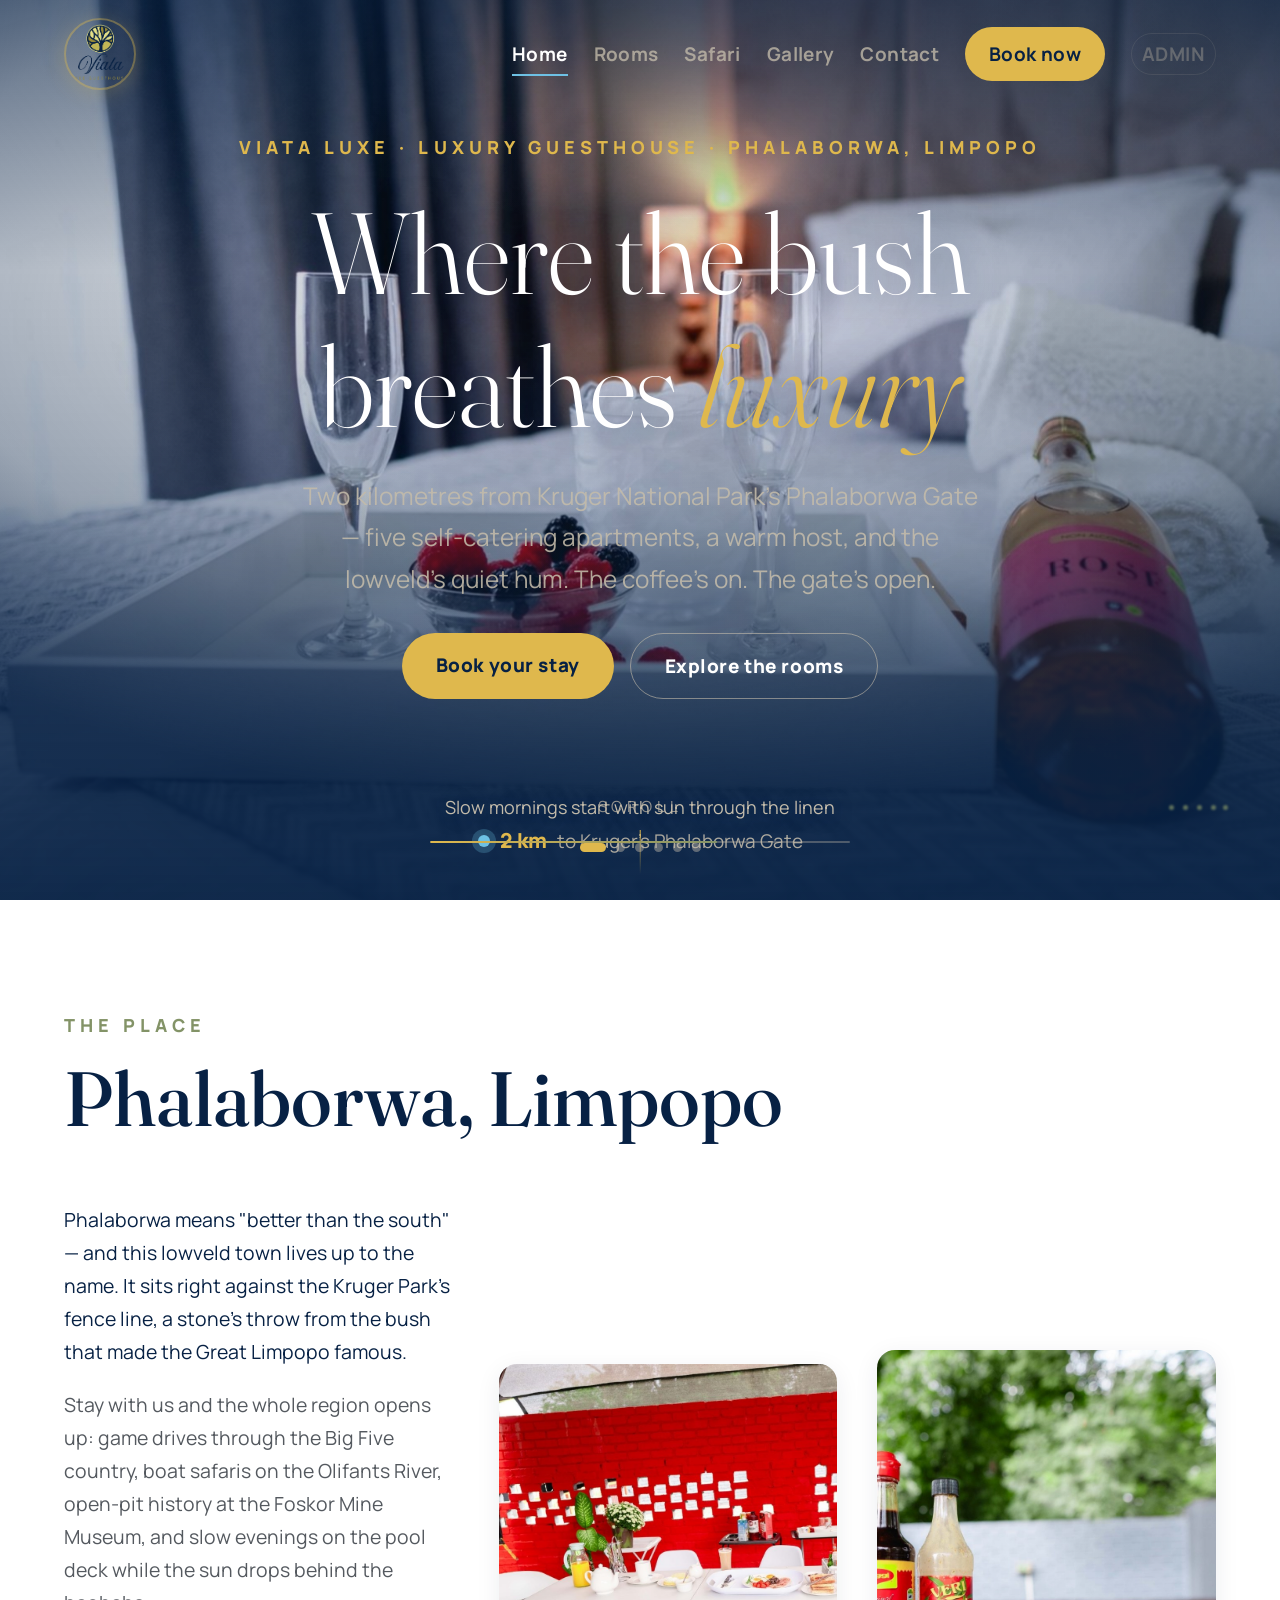
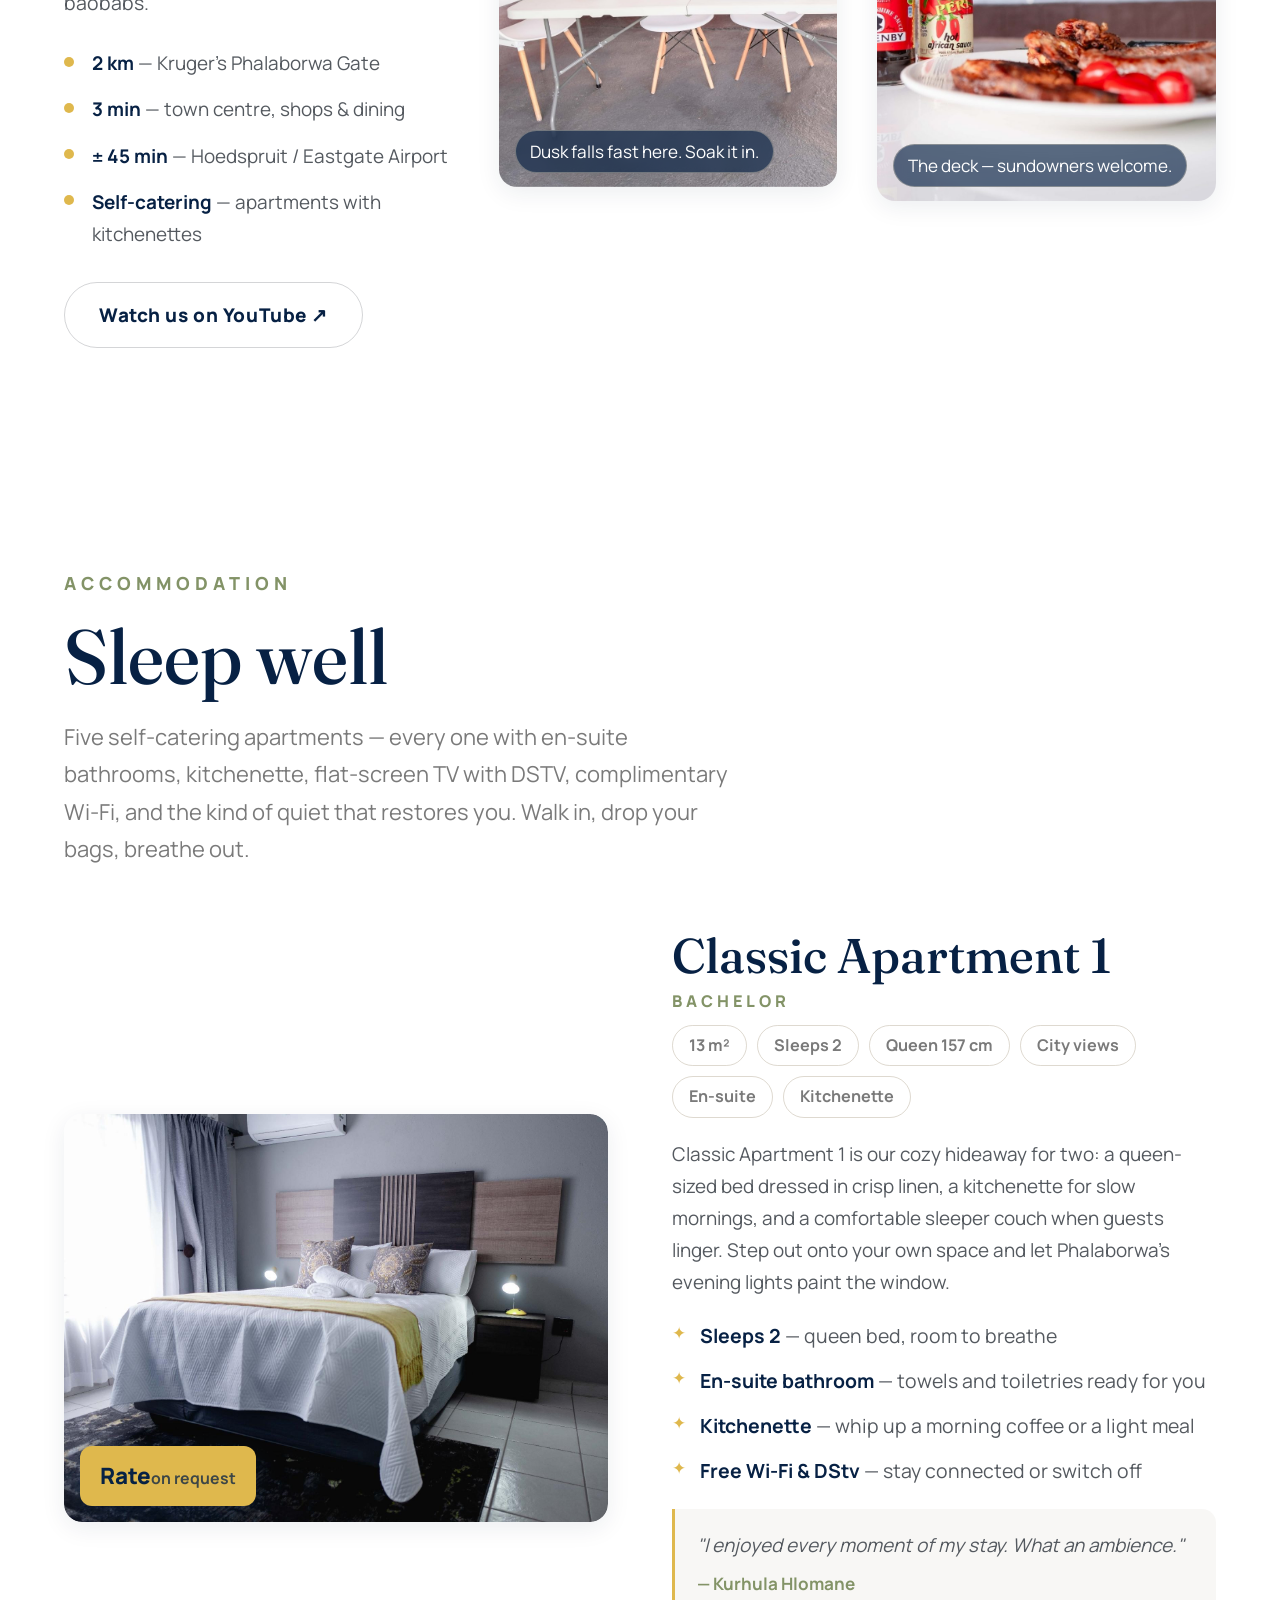
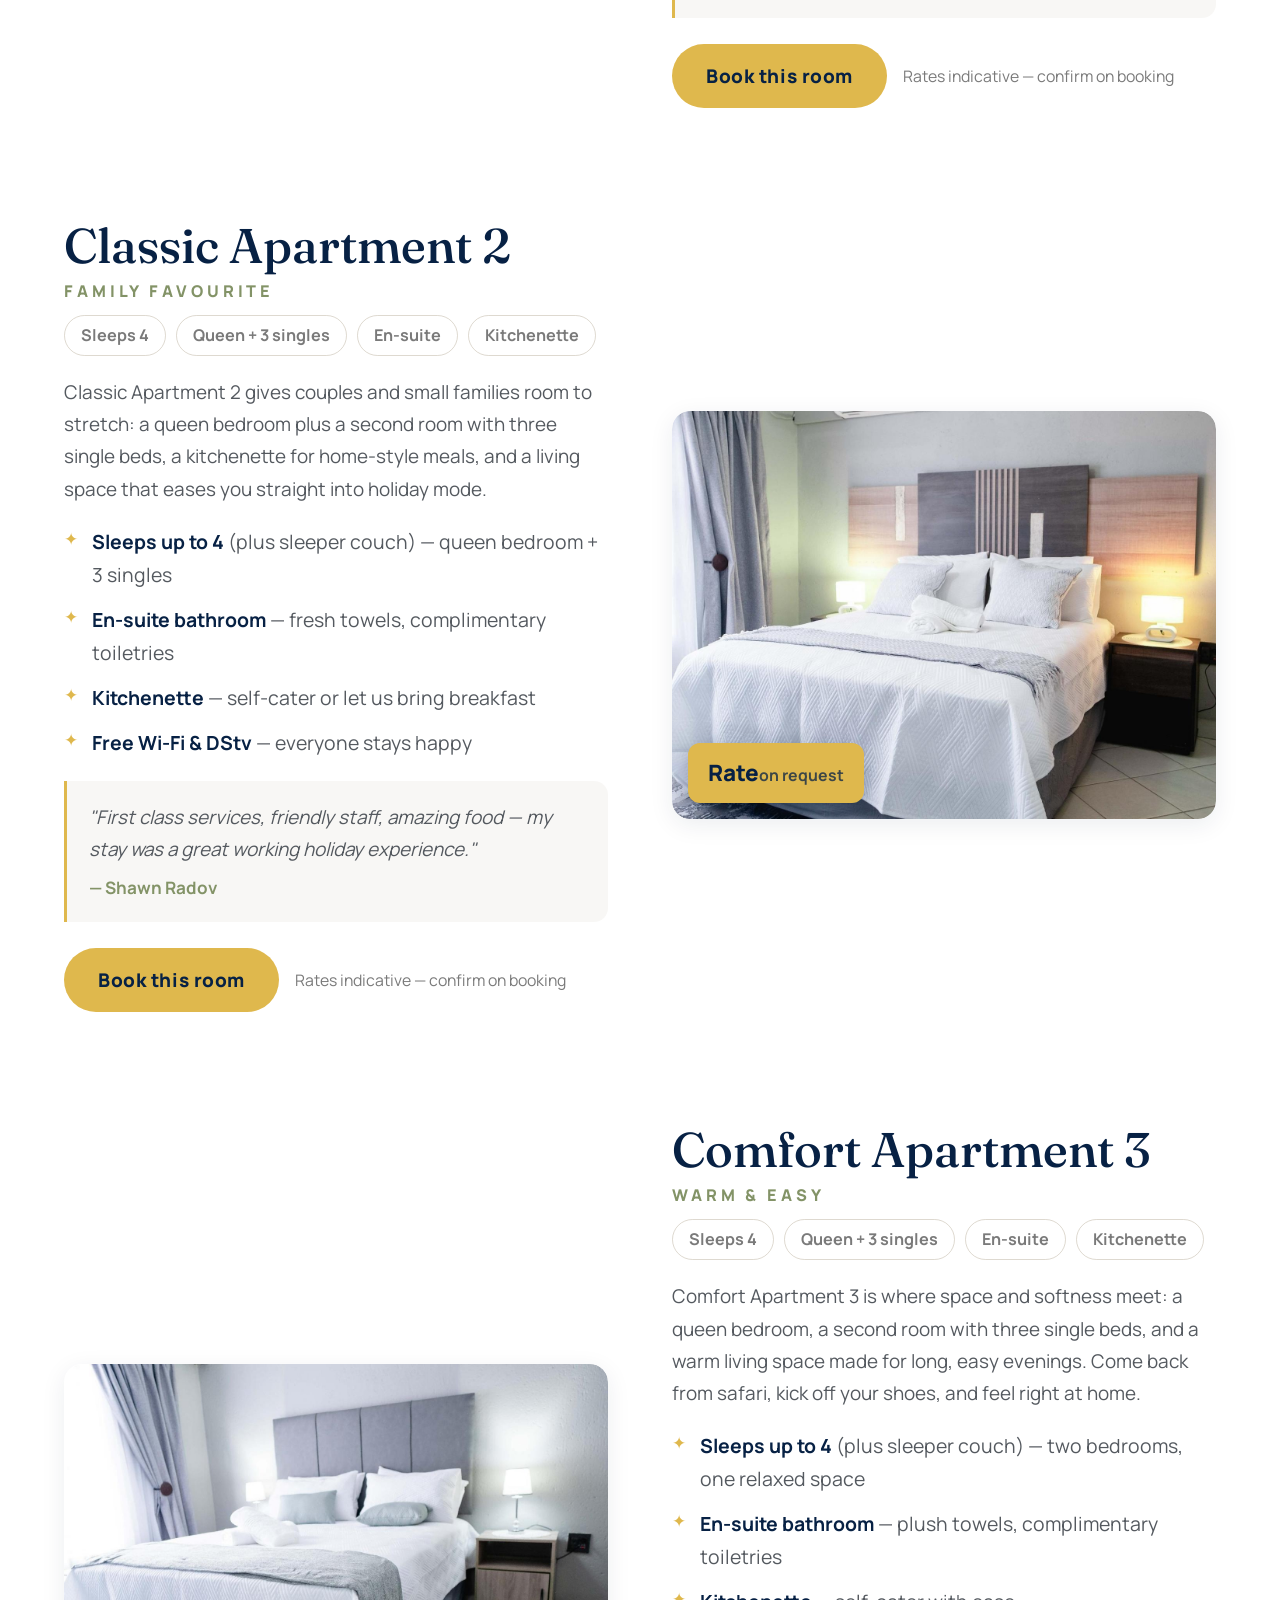
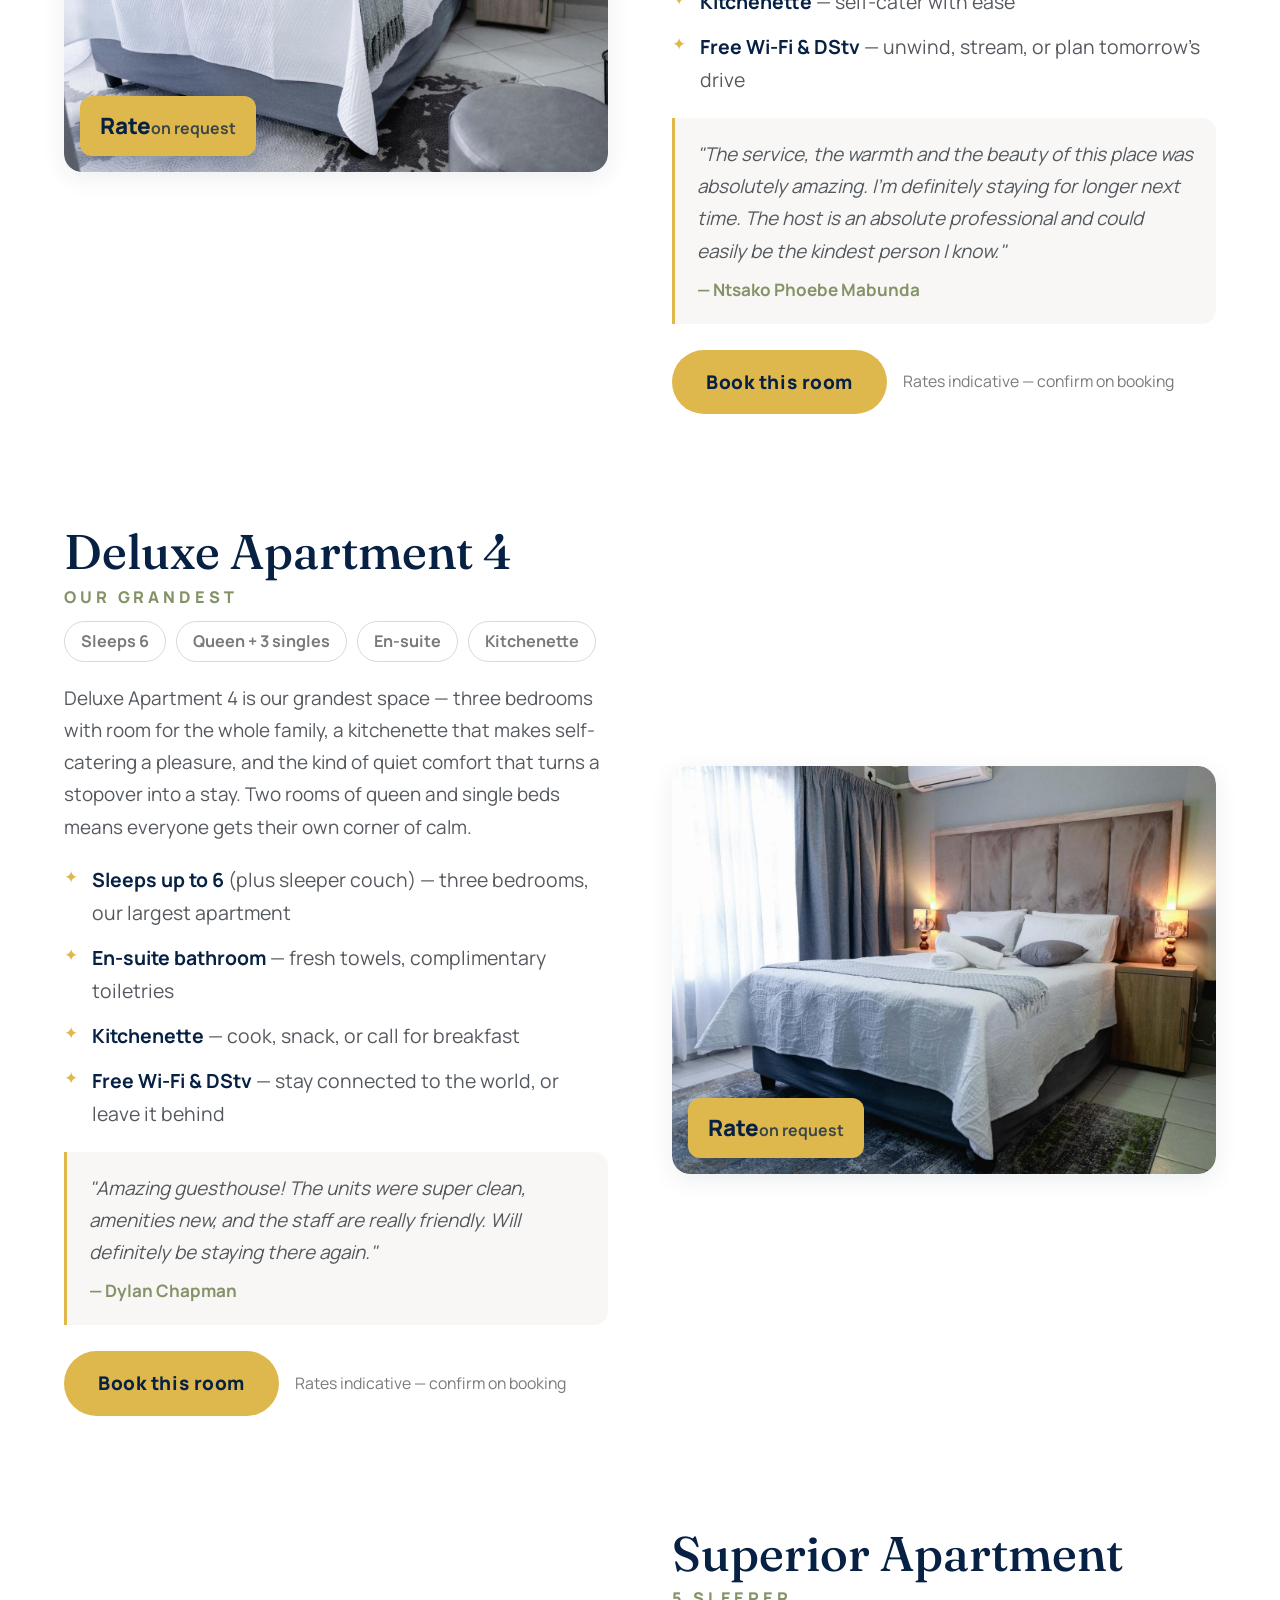
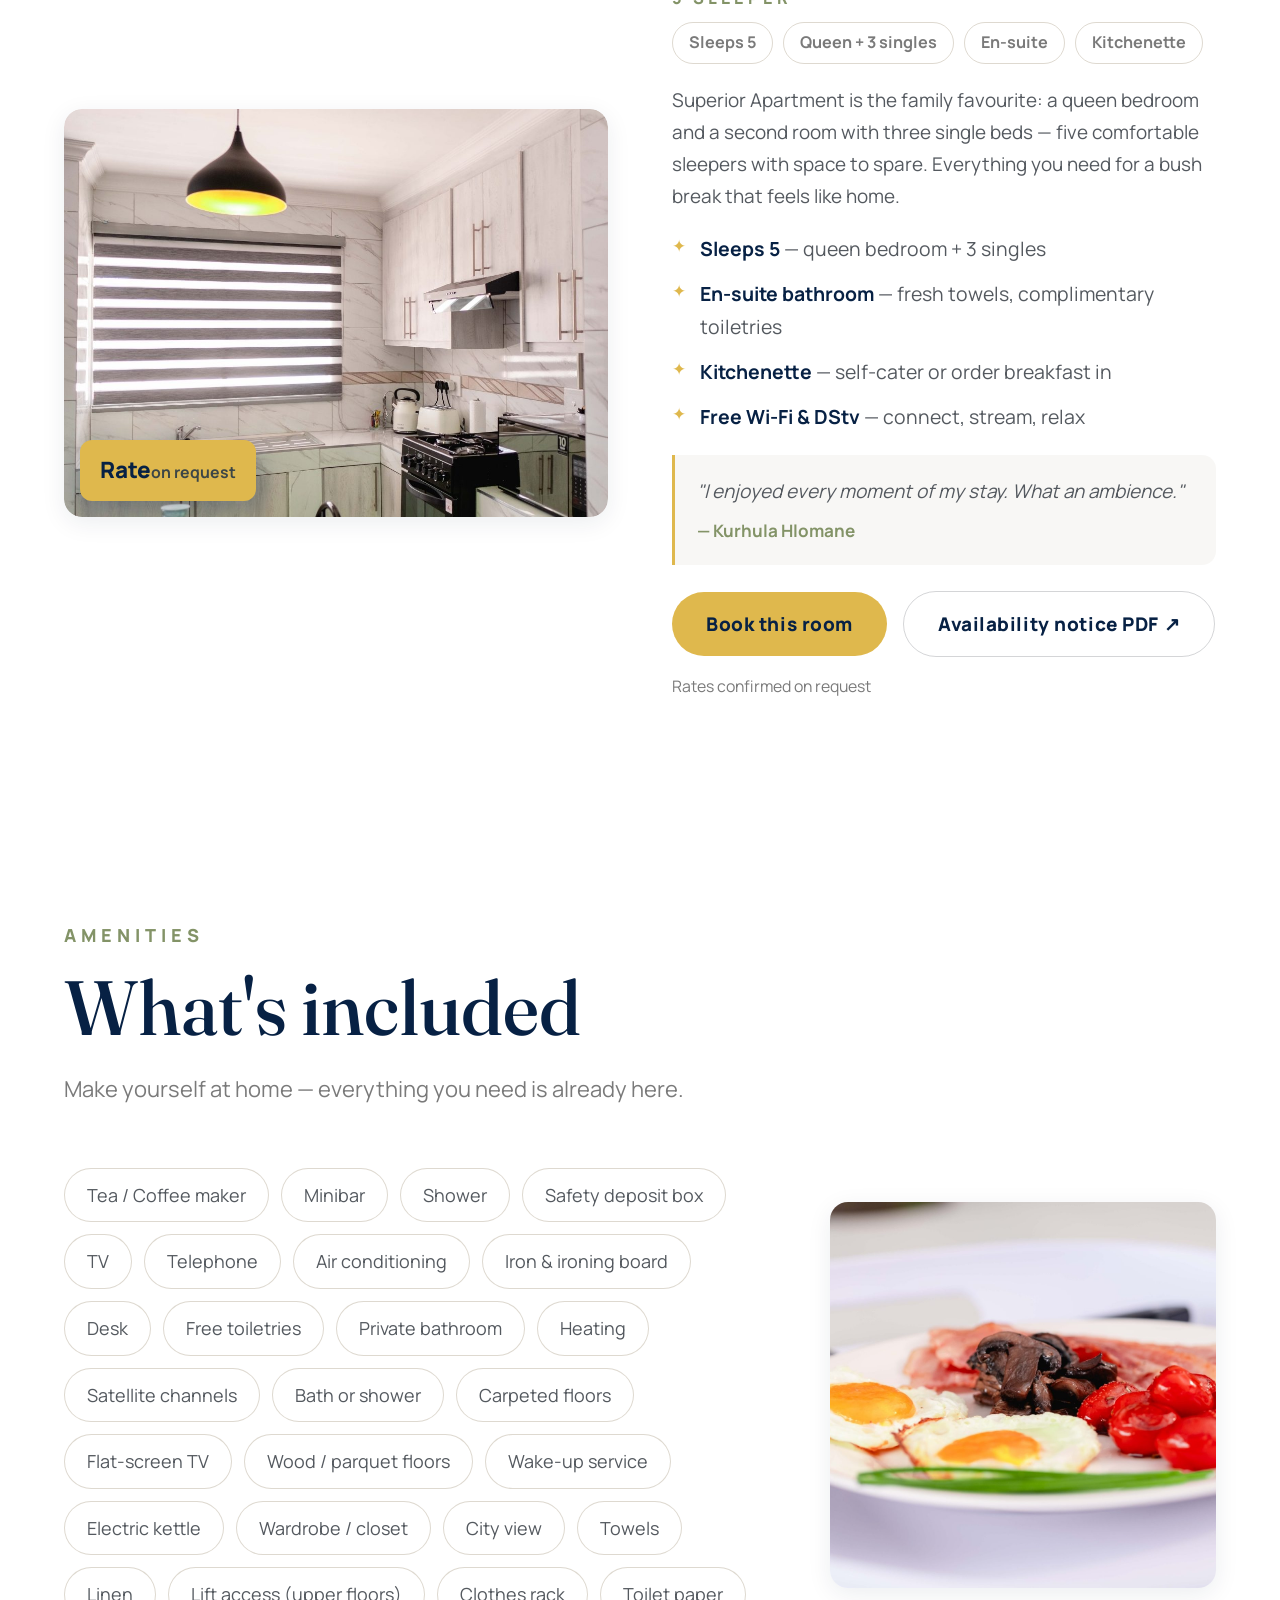
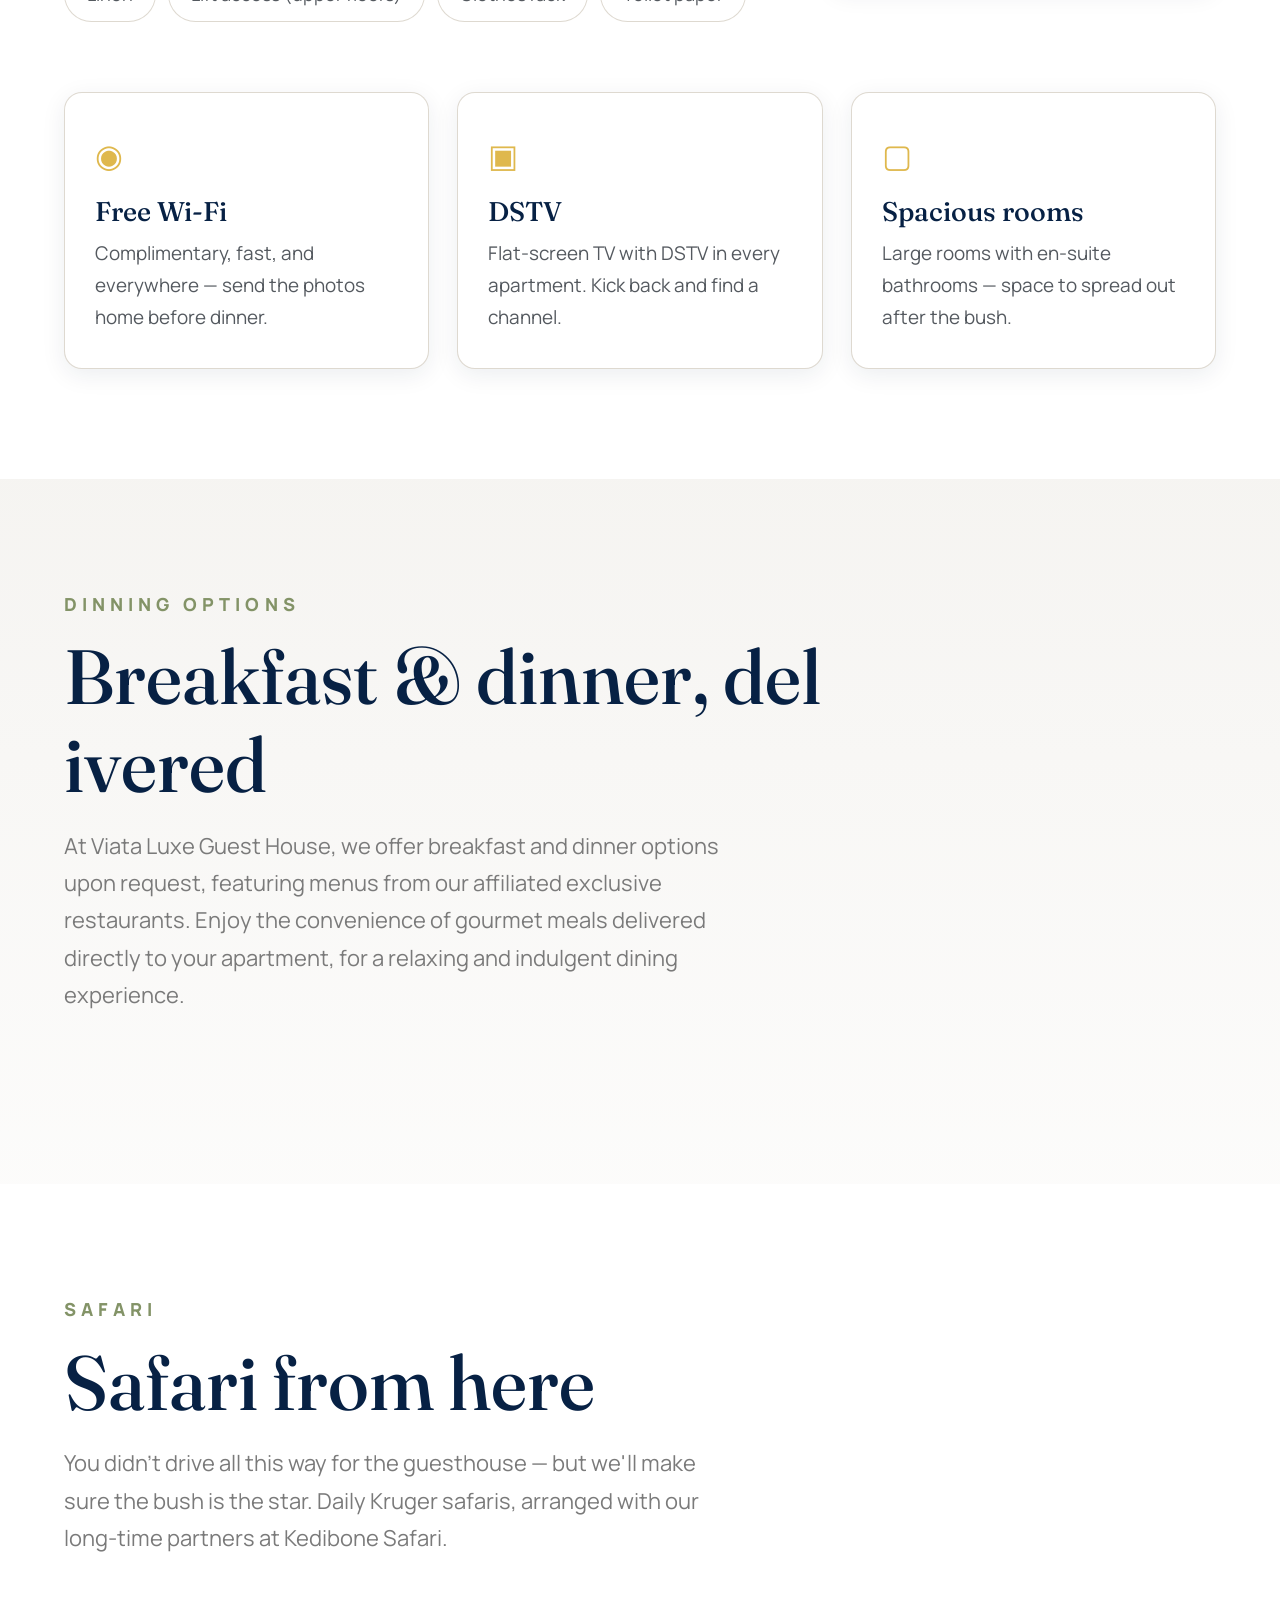
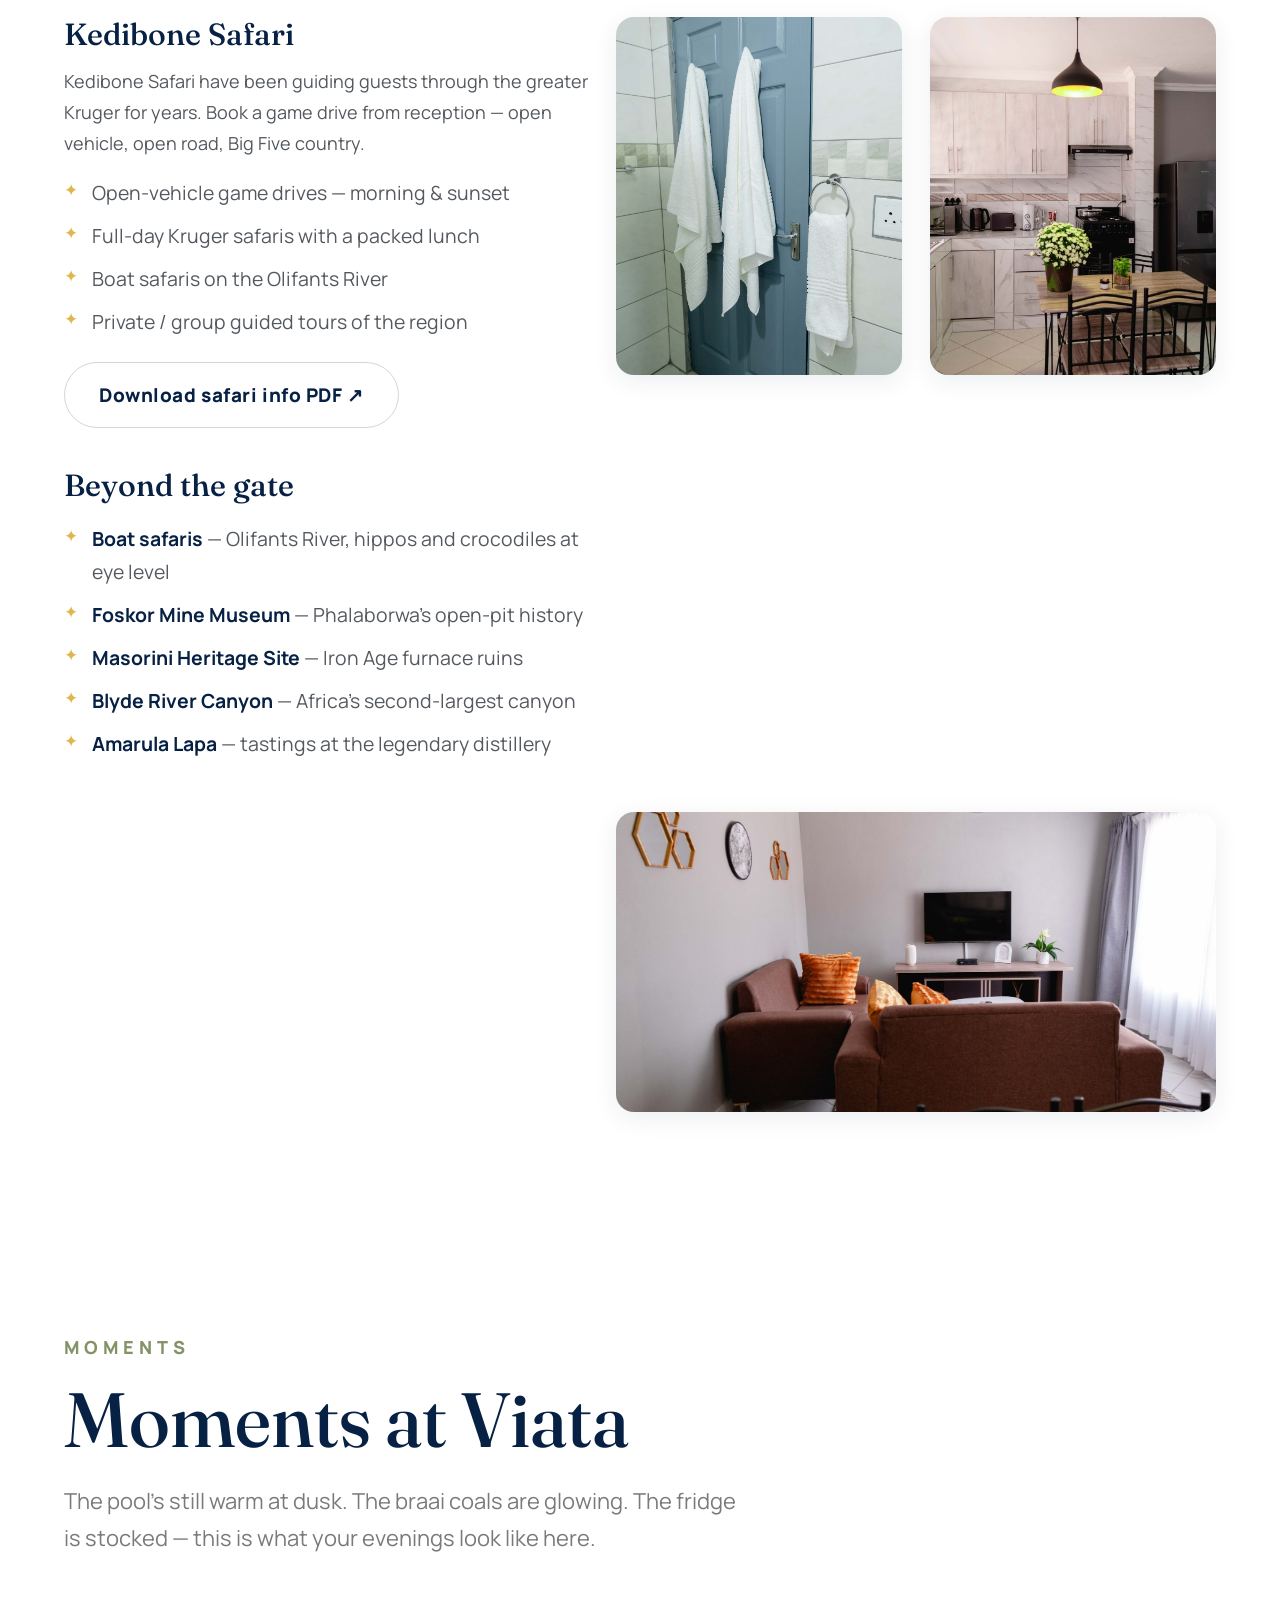
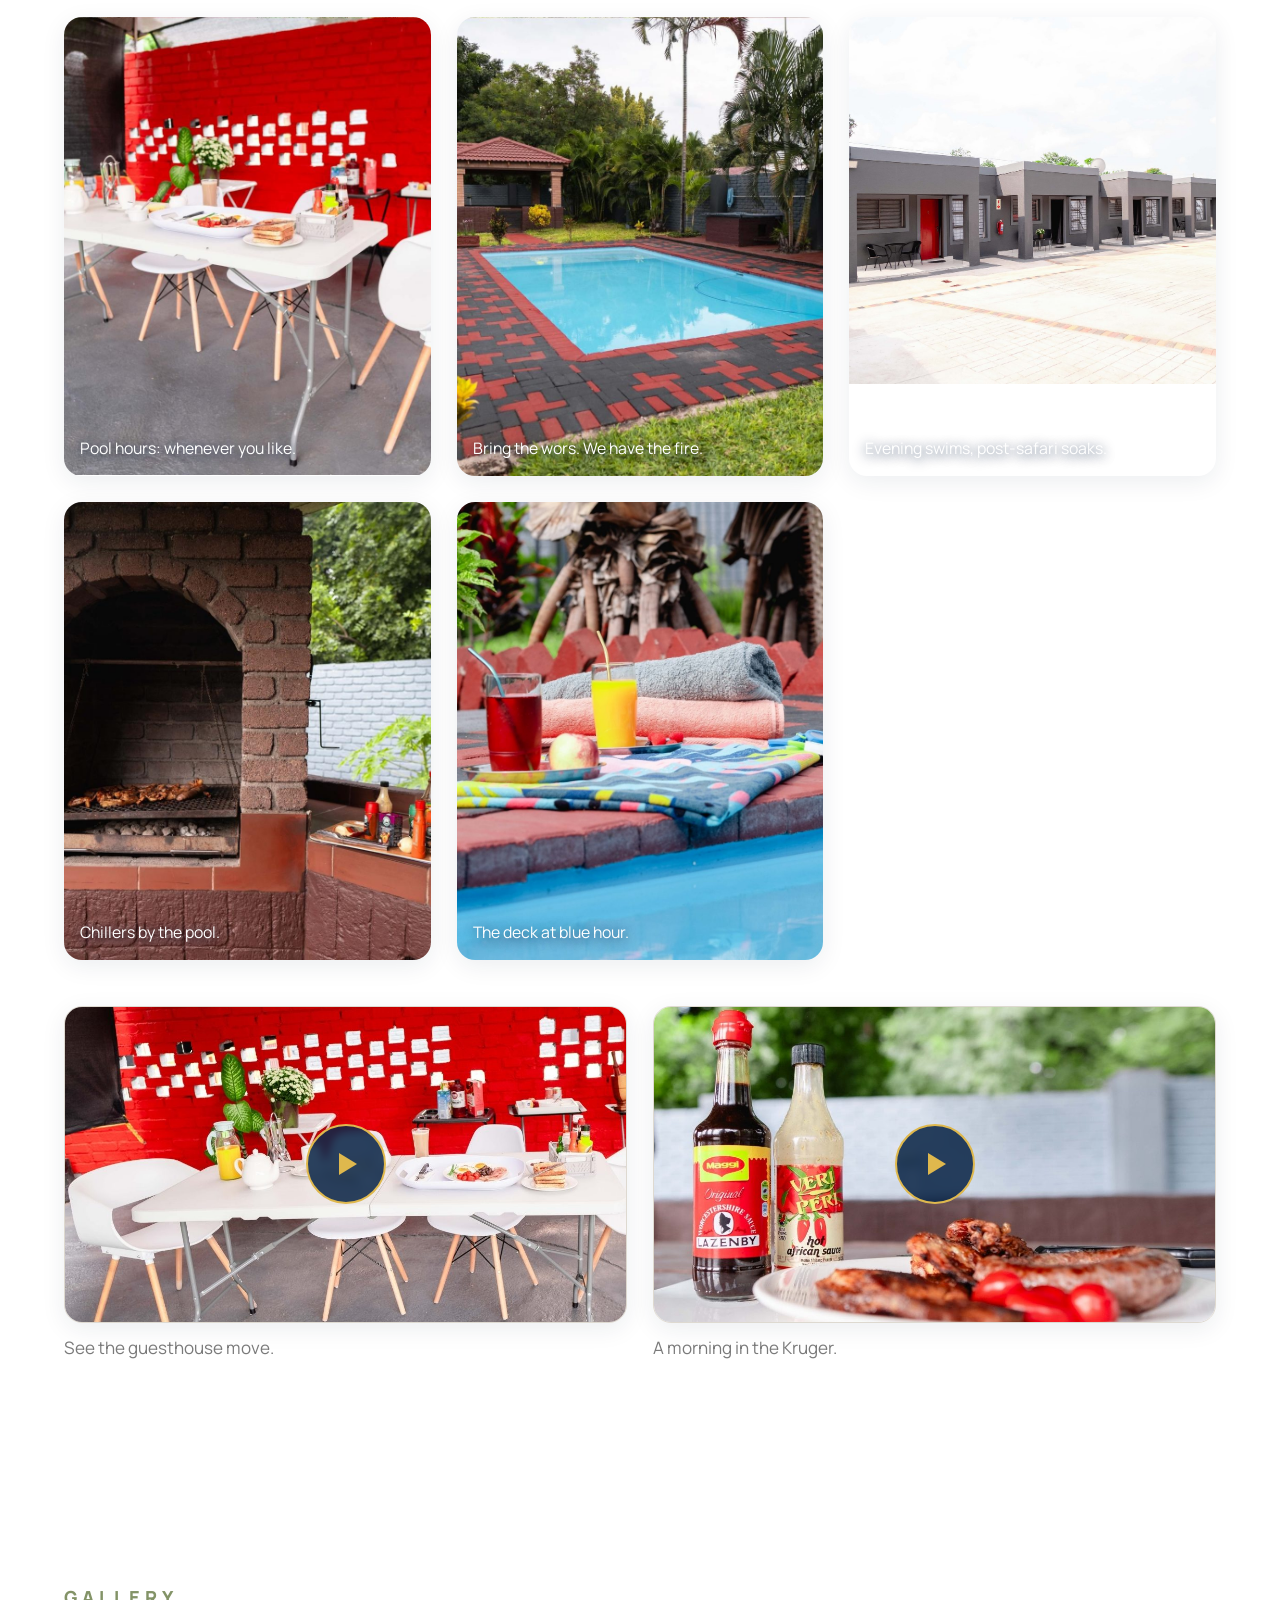
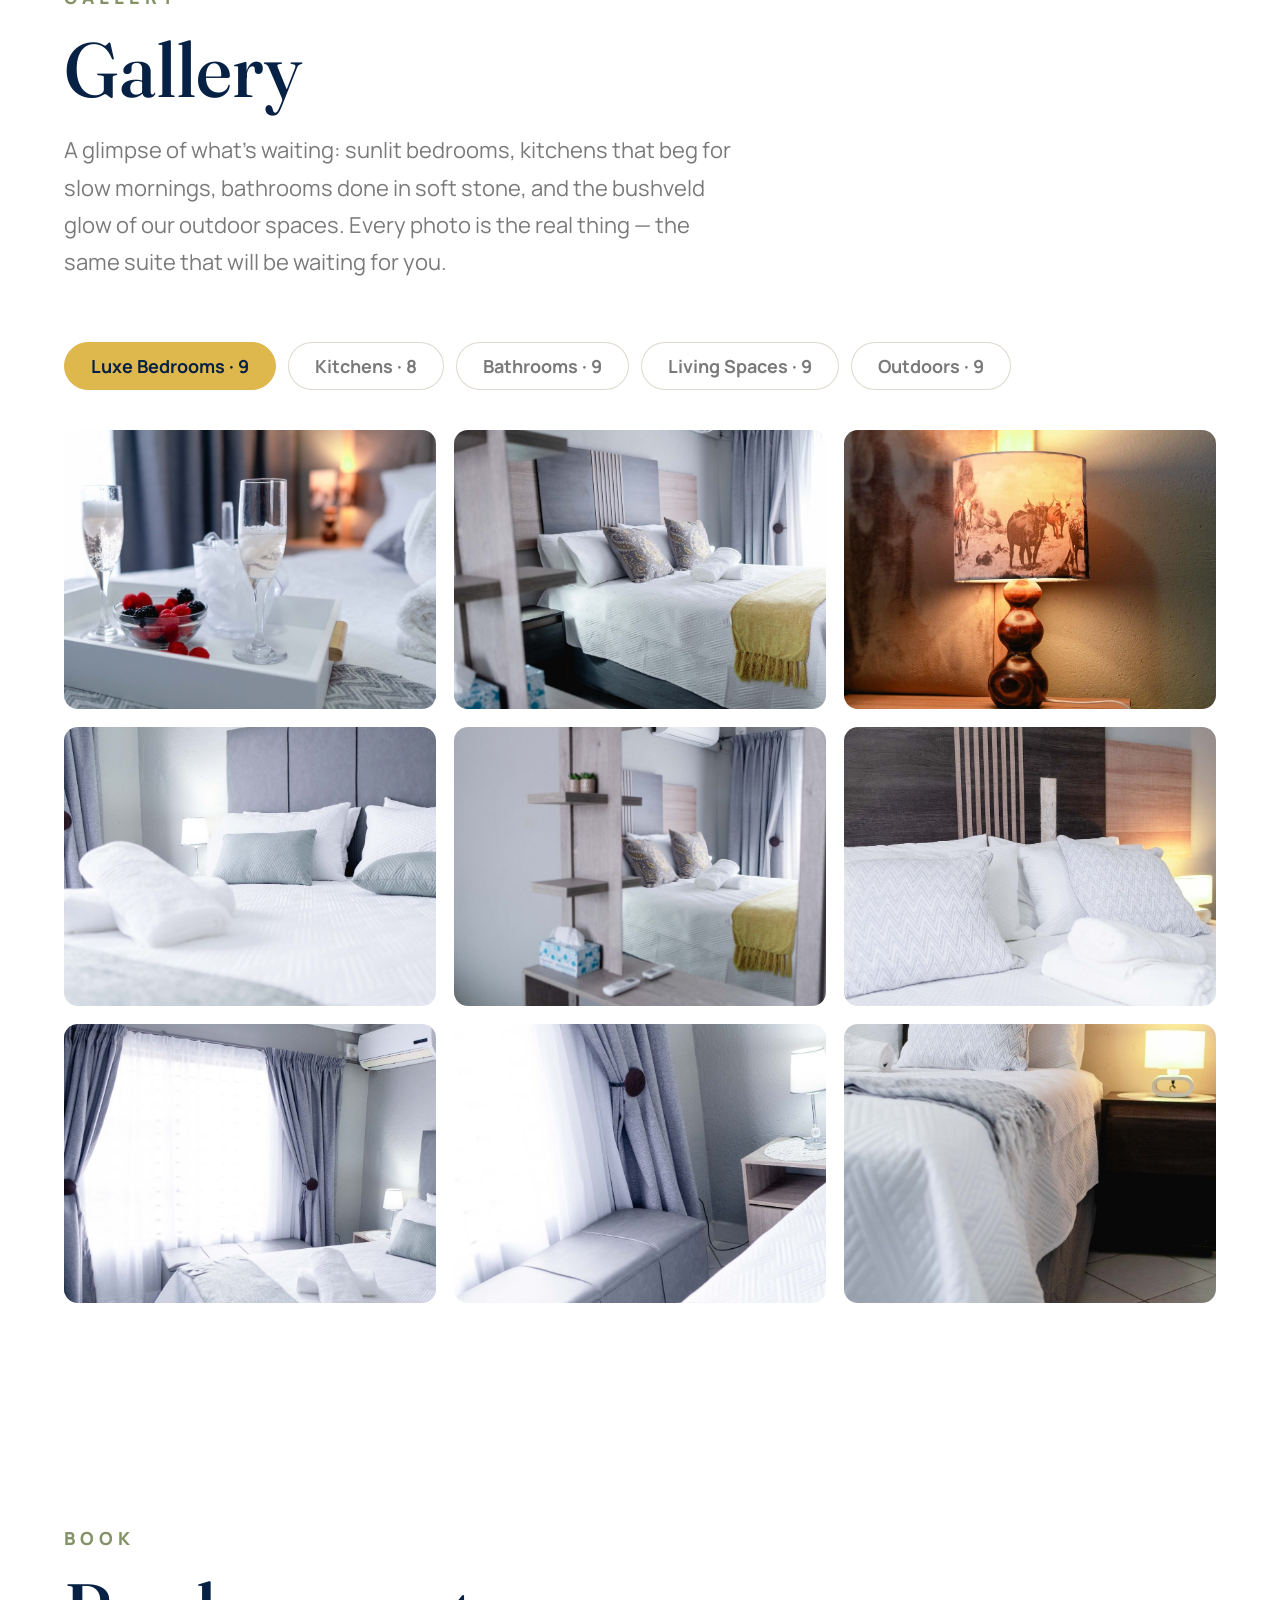
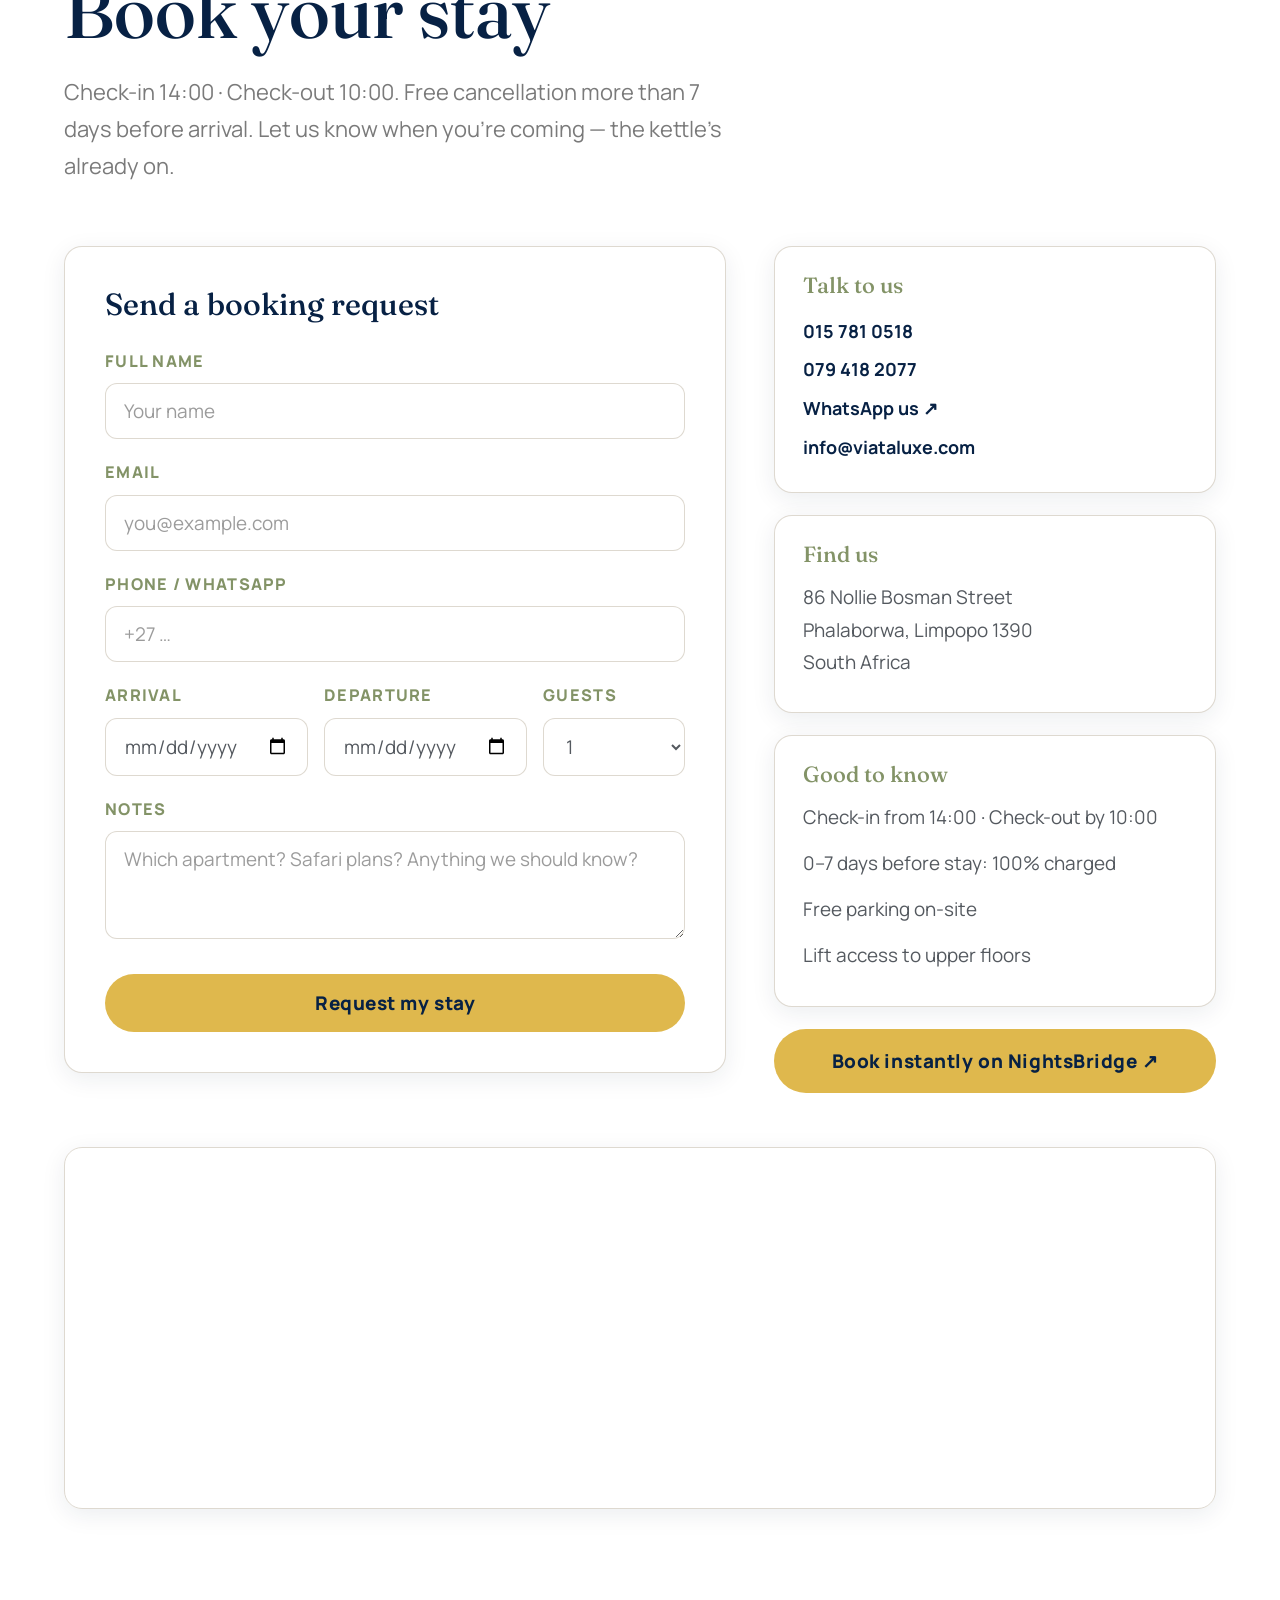
==== commit a5efc66b: "Redesign navbar: floating center logo, responsive sizing, scroll lock, Escape key - Desktop: logo le" ====
--- a/html/index.html
+++ b/html/index.html
@@ -19,8 +19,7 @@
   <header class="nav" id="nav">
     <div class="nav__inner">
       <a class="nav__brand" href="index.html" aria-label="Viata Luxe — home">
-        <img class="nav__logo" src="../images/logo-official.png" alt="Viata Luxe Guesthouse" width="80" height="80">
-
+        <img class="nav__logo" src="../images/logo-official.png" alt="Viata Luxe Guesthouse" width="72" height="72">
       </a>
       <button class="nav__toggle" id="navToggle" aria-expanded="false" aria-controls="navMenu" aria-label="Open menu">
         <span></span><span></span><span></span>
--- a/css/style.css
+++ b/css/style.css
@@ -114,7 +114,8 @@
 /* ---------- Navigation ---------- */
 .nav {
   position: fixed; top: 0; left: 0; right: 0; z-index: 200;
-  padding: 18px 0; transition: padding 0.35s var(--ease), background 0.35s, box-shadow 0.35s;
+  padding: 18px 0;
+  transition: padding 0.35s var(--ease), background 0.35s, box-shadow 0.35s;
 }
 .nav.is-scrolled {
   padding: 8px 0;
@@ -126,19 +127,22 @@
   max-width: 1200px; margin: 0 auto; padding: 0 24px;
   display: flex; align-items: center; justify-content: space-between; gap: 16px;
 }
-.nav__brand { display: flex; align-items: center; gap: 12px; color: var(--taupe); }
+.nav__brand {
+  display: flex; align-items: center; gap: 12px; color: var(--taupe);
+  text-decoration: none;
+}
 .nav__brand:hover { color: var(--taupe); }
 .nav__logo {
-  flex-shrink: 0; width: 80px; height: 80px;
+  flex-shrink: 0; width: 72px; height: 72px;
   border-radius: 50%; object-fit: cover;
-  border: 3px solid var(--gold);
-  box-shadow: 0 4px 20px rgba(223, 184, 77, 0.25);
-  transition: transform 0.4s var(--ease), box-shadow 0.4s var(--ease), border-color 0.4s var(--ease);
-  position: relative; z-index: 210;
+  border: 2px solid rgba(223, 184, 77, 0.4);
+  background: var(--cream);
+  box-shadow: 0 4px 20px rgba(223, 184, 77, 0.2);
+  transition: transform 0.4s var(--ease), box-shadow 0.4s var(--ease), border-color 0.3s;
 }
 .nav__logo:hover {
-  transform: scale(1.12) rotate(3deg);
-  box-shadow: 0 6px 30px rgba(223, 184, 77, 0.45), 0 0 0 6px rgba(223, 184, 77, 0.15);
+  transform: scale(1.1) rotate(3deg);
+  box-shadow: 0 6px 30px rgba(223, 184, 77, 0.4), 0 0 0 6px rgba(223, 184, 77, 0.12);
   border-color: var(--sage);
 }
 .nav__menu { display: flex; align-items: center; gap: 26px; }
@@ -147,7 +151,7 @@
   position: relative; padding: 6px 0;
 }
 .nav__menu a::after {
-  content: ""; position: absolute; left: 0; bottom: 0; height: 2px; width: 0%;
+  content: ""; position: absolute; left: 0; bottom: 0; height: 2px; width: 0;
   background: var(--sky); transition: width 0.3s var(--ease);
 }
 .nav__menu a:hover { color: var(--white); }
@@ -160,7 +164,7 @@
 }
 .nav__cta:hover { background: var(--sage); color: var(--white) !important; }
 .nav__admin {
-  font-size: 0.72rem; font-weight: 600; letter-spacing: 0.08em; text-transform: uppercase;
+  font-size: 0.78rem; font-weight: 600; letter-spacing: 0.08em; text-transform: uppercase;
   color: rgba(195, 187, 170, 0.35) !important; padding: 4px 10px !important;
   border: 1px solid rgba(195, 187, 170, 0.12); border-radius: 999px;
   transition: color 0.3s, border-color 0.3s, background 0.3s;
@@ -664,7 +668,7 @@
   max-width: 1200px; margin: 0 auto; padding: 0 24px;
   display: grid; grid-template-columns: 1.2fr 0.8fr 0.8fr; gap: 40px; align-items: start;
 }
-.footer__brand .footer__logo { margin-bottom: 14px; border-radius: 50%; width: 90px; height: 90px; object-fit: cover; }
+.footer__brand .footer__logo { margin-bottom: 14px; border-radius: 50%; width: 90px; height: 90px; object-fit: cover; background: var(--cream); border: 3px solid var(--gold); }
 .footer__brand p { color: rgba(195, 187, 170, 0.78); font-size: 1.05rem; max-width: 340px; margin: 0; }
 .footer__nav, .footer__contact { display: grid; gap: 12px; align-content: start; }
 .footer__nav a, .footer__contact a { color: rgba(195, 187, 170, 0.78); font-size: 1.05rem; }
@@ -704,6 +708,14 @@
 
 /* ---------- Responsive ---------- */
 @media (max-width: 1024px) {
+  /* --- Floating logo: center on tablet, push out below nav --- */
+  .nav__inner { justify-content: center; padding-bottom: 46px; overflow: visible; }
+  .nav__brand { position: absolute; left: 50%; bottom: -30px; transform: translateX(-50%); z-index: 220; }
+  .nav__logo { width: 68px; height: 68px; }
+  .nav__menu { gap: 16px; }
+  .nav__menu a { font-size: 0.95rem; }
+  .nav__admin { font-size: 0.7rem; }
+
   .place__grid { grid-template-columns: 1fr 1fr; }
   .place__copy { grid-column: 1 / -1; }
   .safari__grid { grid-template-columns: 1fr 1fr; }
@@ -712,7 +724,7 @@
   .book__grid, .contact__grid { grid-template-columns: 1fr; }
   .moments__grid { grid-template-columns: 1fr 1fr; }
   .rooms__teaser { grid-template-columns: 1fr 1fr; }
-  .info-panels { grid-template-columns: 1fr 1fr; }
+  .info-panels { grid-template-columns: 1fr 2fr; }
 }
 
 @media (max-width: 768px) {
@@ -720,21 +732,39 @@
   .page-hero { padding: 150px 0 80px; }
   .hero__slidebar { bottom: 100px; }
   .hero__slidebar-caption { font-size: 1.05rem; }
+
+  /* --- Nav: mobile layout --- */
+  .nav { overflow: visible; }
+  .nav__inner { justify-content: space-between; padding-bottom: 0; overflow: visible; }
+  .nav__brand { position: static; transform: none; }
+  .nav__logo { width: 52px; height: 52px; }
   .nav__toggle { display: flex; }
   .nav__menu {
-    position: fixed; top: 0; right: 0; bottom: 0; width: min(320px, 82vw);
-    flex-direction: column; align-items: flex-start; gap: 8px;
-    background: rgba(7, 33, 68, 0.97); backdrop-filter: blur(16px);
-    padding: 100px 34px 40px; transform: translateX(100%);
+    position: fixed; top: 0; right: 0; bottom: 0; width: min(320px, 85vw);
+    flex-direction: column; align-items: flex-start; gap: 6px;
+    background: rgba(7, 33, 68, 0.98); backdrop-filter: blur(20px);
+    padding: 24px 34px 40px; transform: translateX(100%);
     transition: transform 0.45s var(--ease), visibility 0s linear 0.45s;
     visibility: hidden;
-    border-left: 1px solid var(--taupe-45);
+    border-left: 1px solid rgba(195, 187, 170, 0.15);
     overflow-y: auto;
+    z-index: 250;
   }
   .nav__menu.is-open { transform: none; visibility: visible; transition: transform 0.45s var(--ease); }
-  .nav__menu a { font-size: 1.25rem; padding: 12px 0; width: 100%; }
-  .nav__admin { font-size: 0.85rem; width: auto; text-align: left; }
-  .nav__cta { width: auto; }
+  .nav__menu a { font-size: 1.2rem; padding: 10px 0; width: 100%; }
+  .nav__admin {
+    font-size: 0.8rem; width: auto; text-align: left;
+    color: rgba(195, 187, 170, 0.55) !important;
+    border-color: rgba(195, 187, 170, 0.25);
+  }
+  .nav__admin:hover {
+    color: var(--white) !important;
+    border-color: var(--gold);
+    background: rgba(223, 184, 77, 0.15);
+  }
+  .nav__cta { width: auto; margin-top: 4px; }
+  body.nav-open { overflow: hidden; }
+
   .room { grid-template-columns: 1fr; gap: 34px; }
   .room--flip .room__media, .room--flip .room__body { order: 0; }
   .amenities__grid { grid-template-columns: 1fr; }
@@ -750,6 +780,12 @@
 }
 
 @media (max-width: 480px) {
+  /* --- Small phone nav --- */
+  .nav__logo { width: 44px; height: 44px; }
+  .nav__toggle { width: 40px; height: 40px; gap: 6px; padding: 8px; }
+  .nav__toggle span { height: 2px; }
+  .nav__menu { width: 100vw; padding: 20px 28px 36px; }
+
   .gallery__grid { grid-template-columns: 1fr; }
   .hero__cta { flex-direction: column; }
   .btn { width: 100%; }
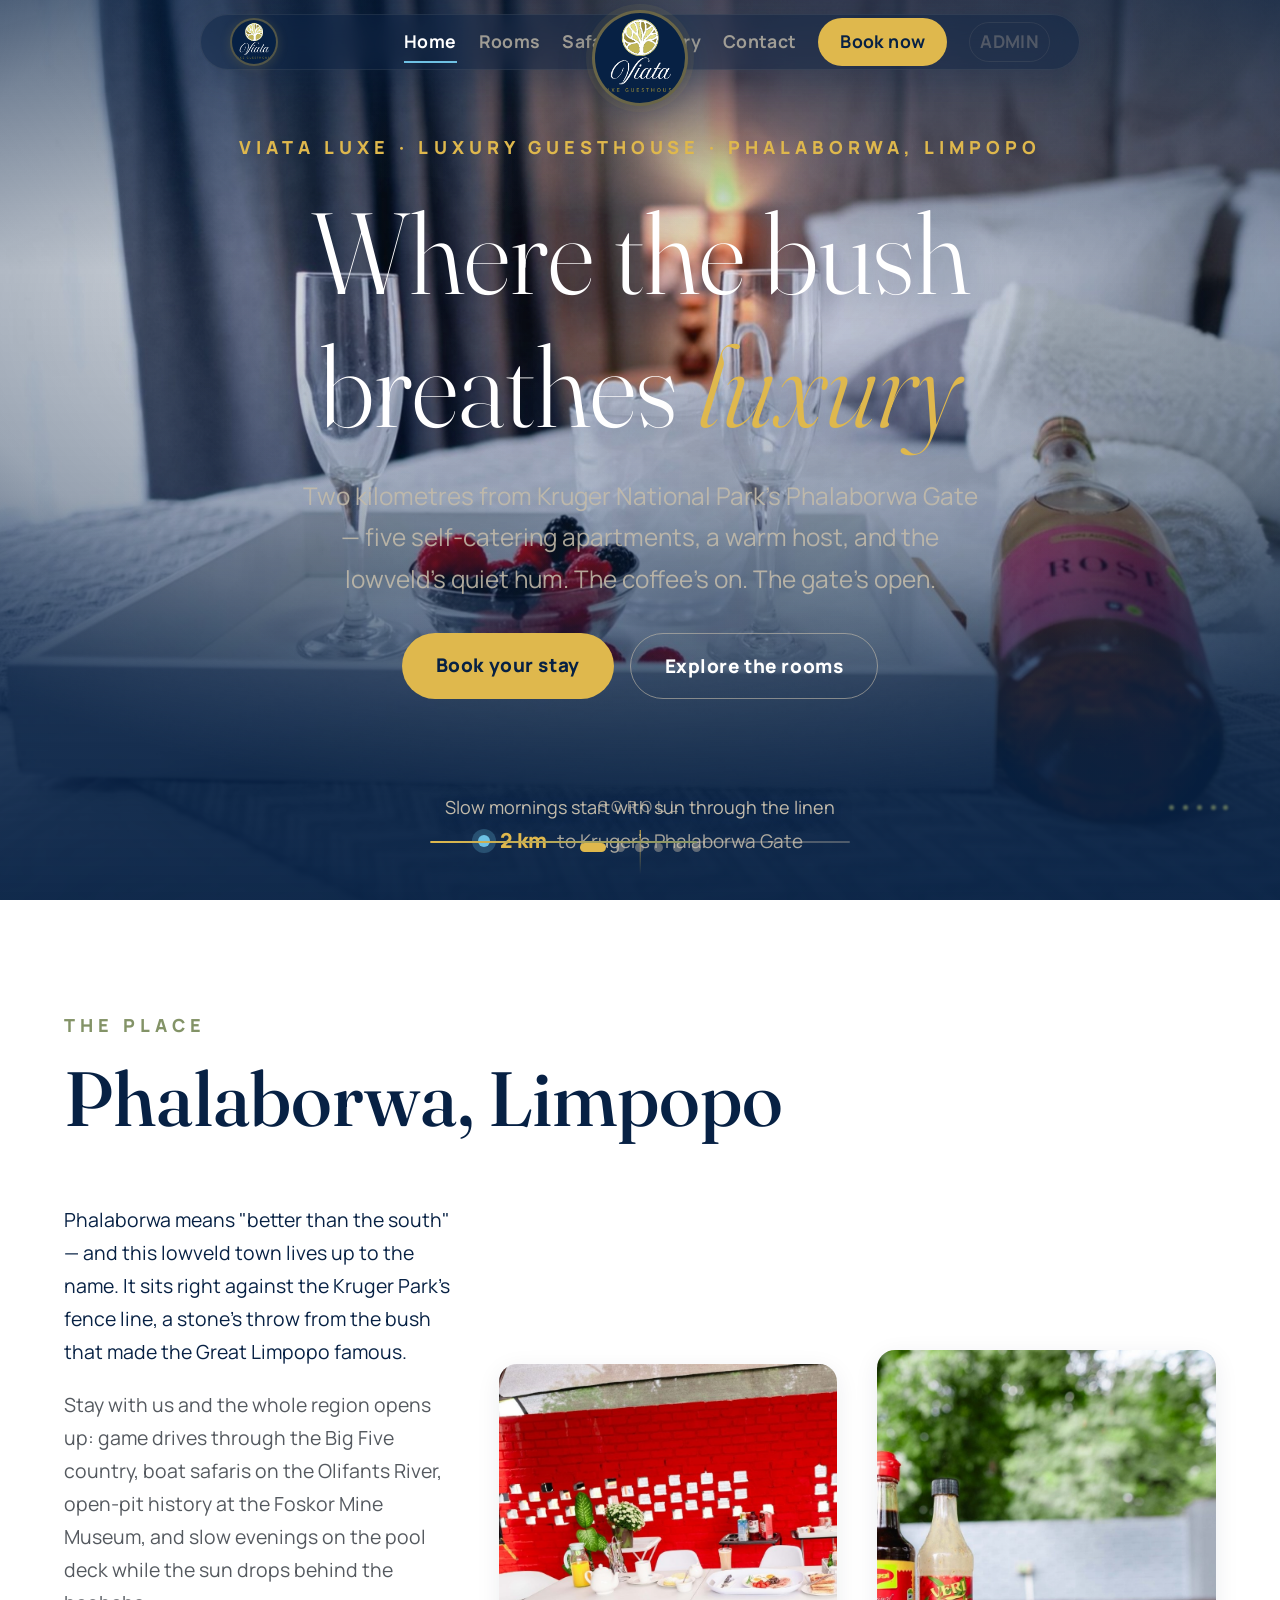
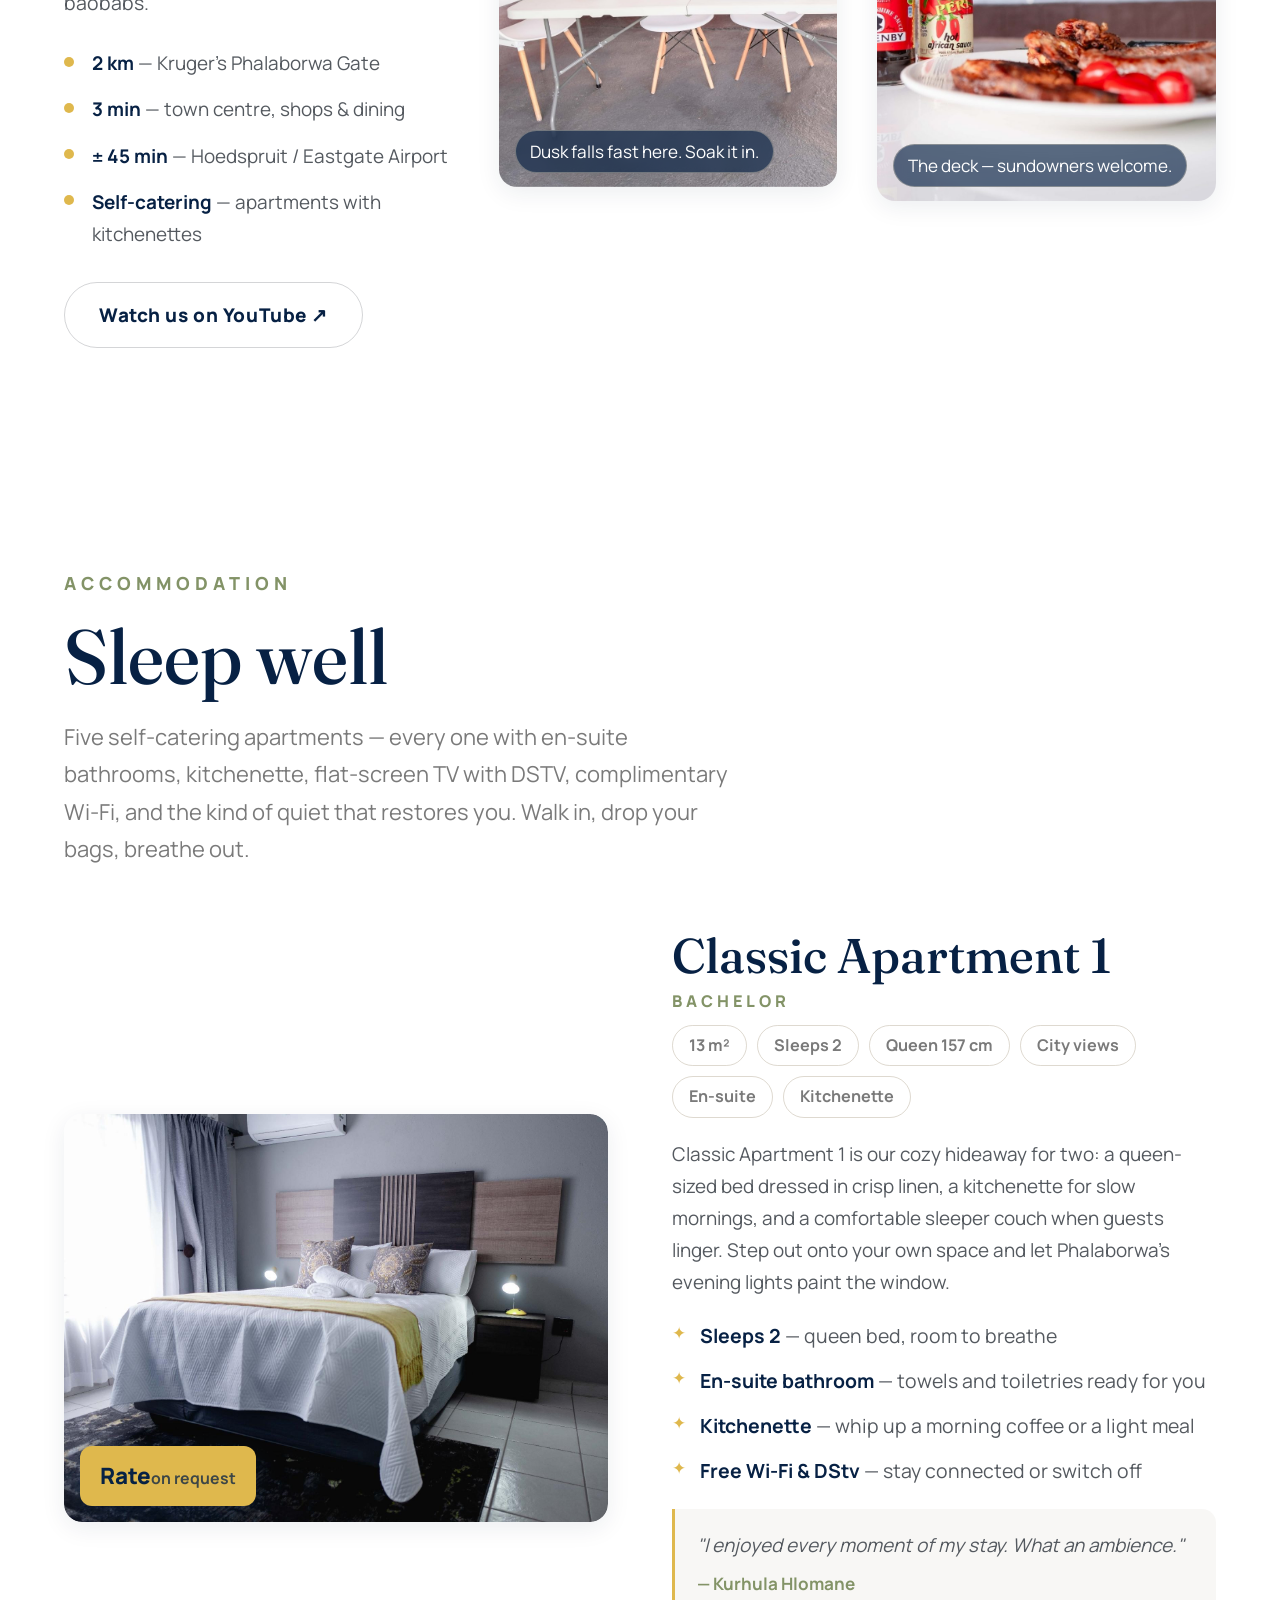
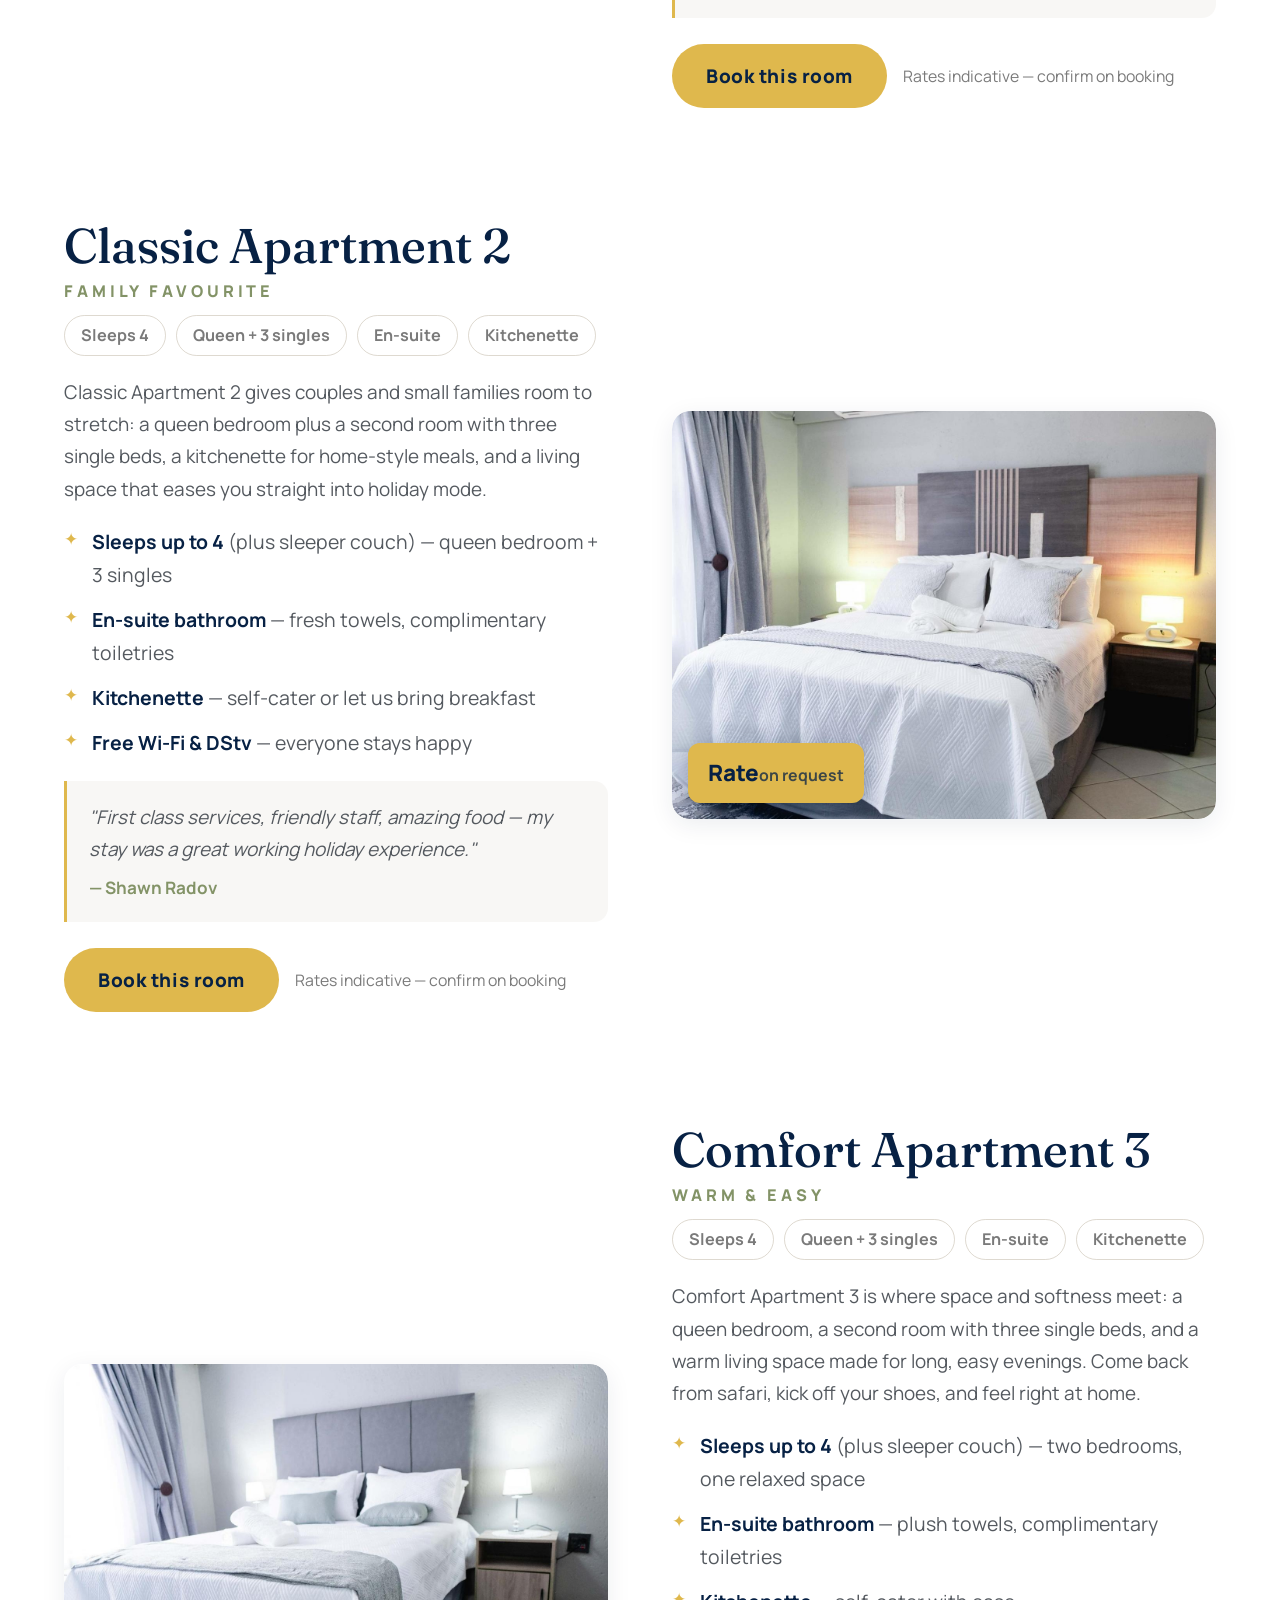
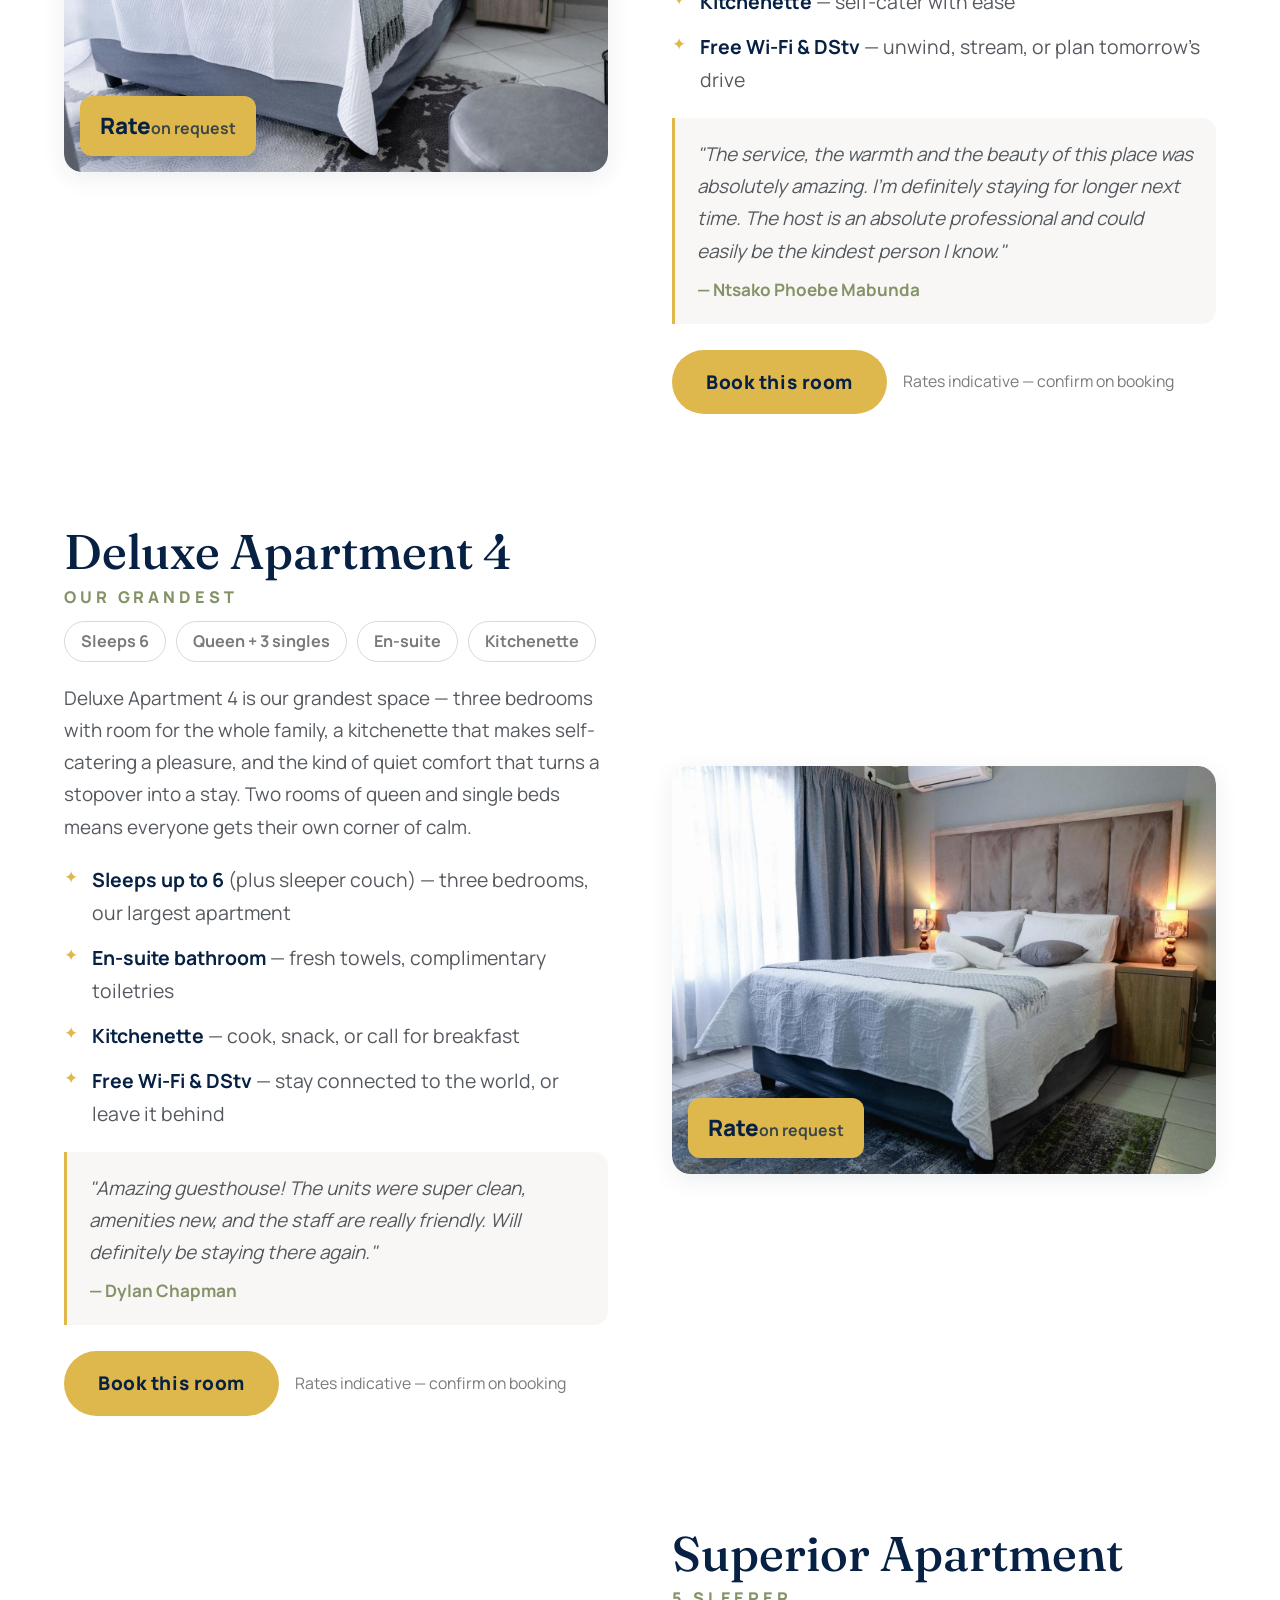
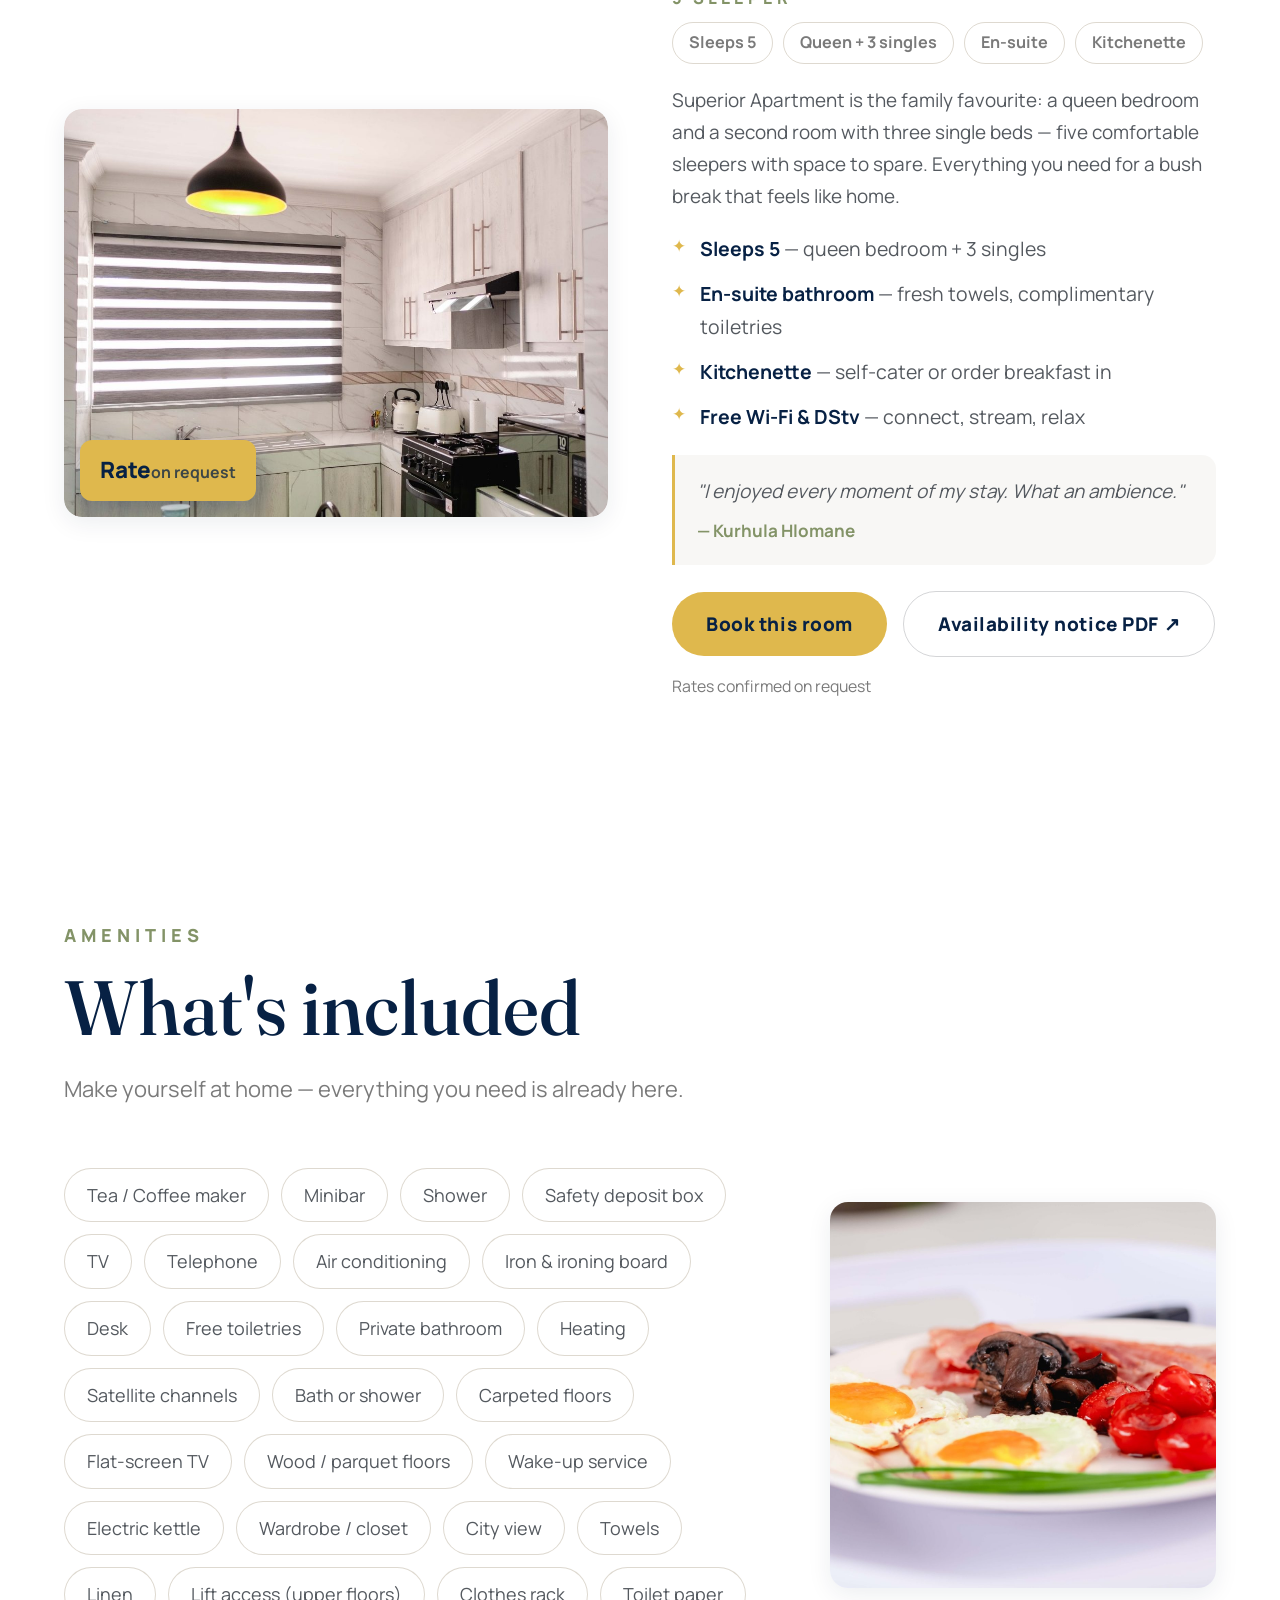
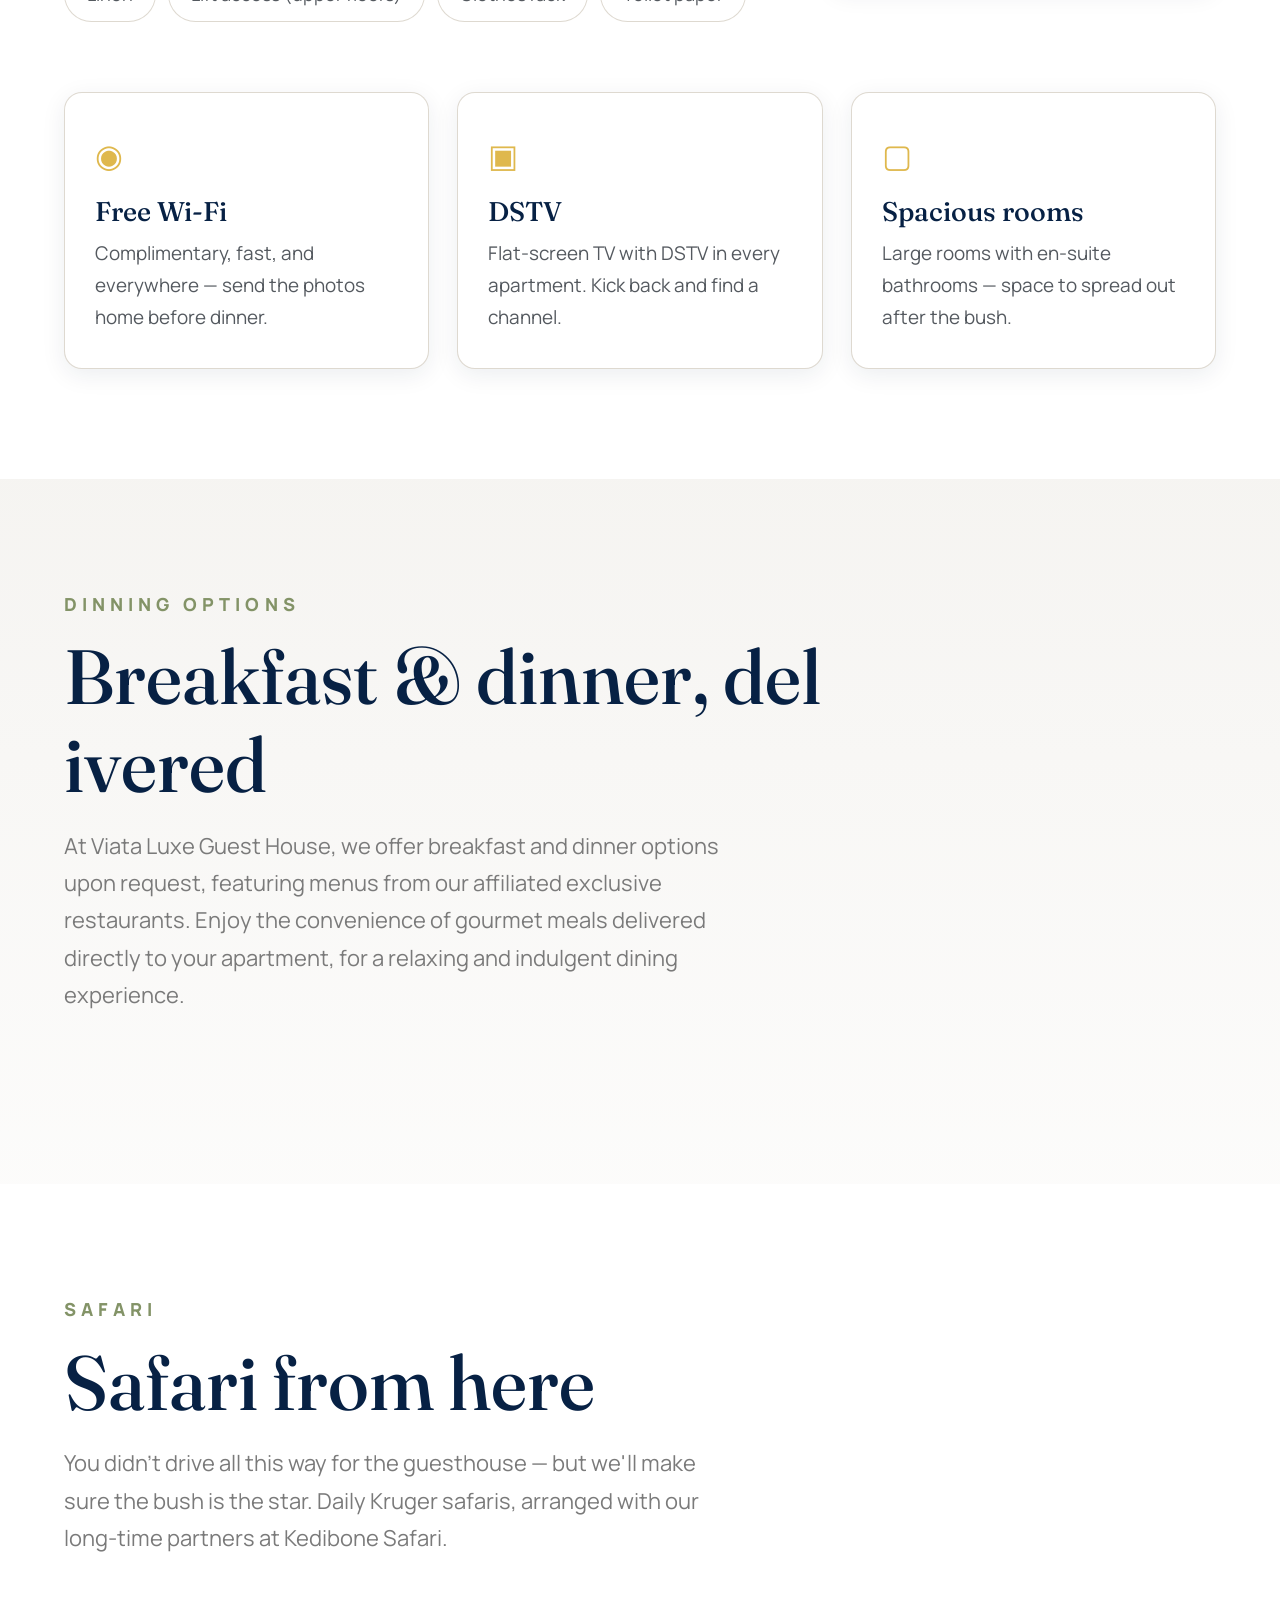
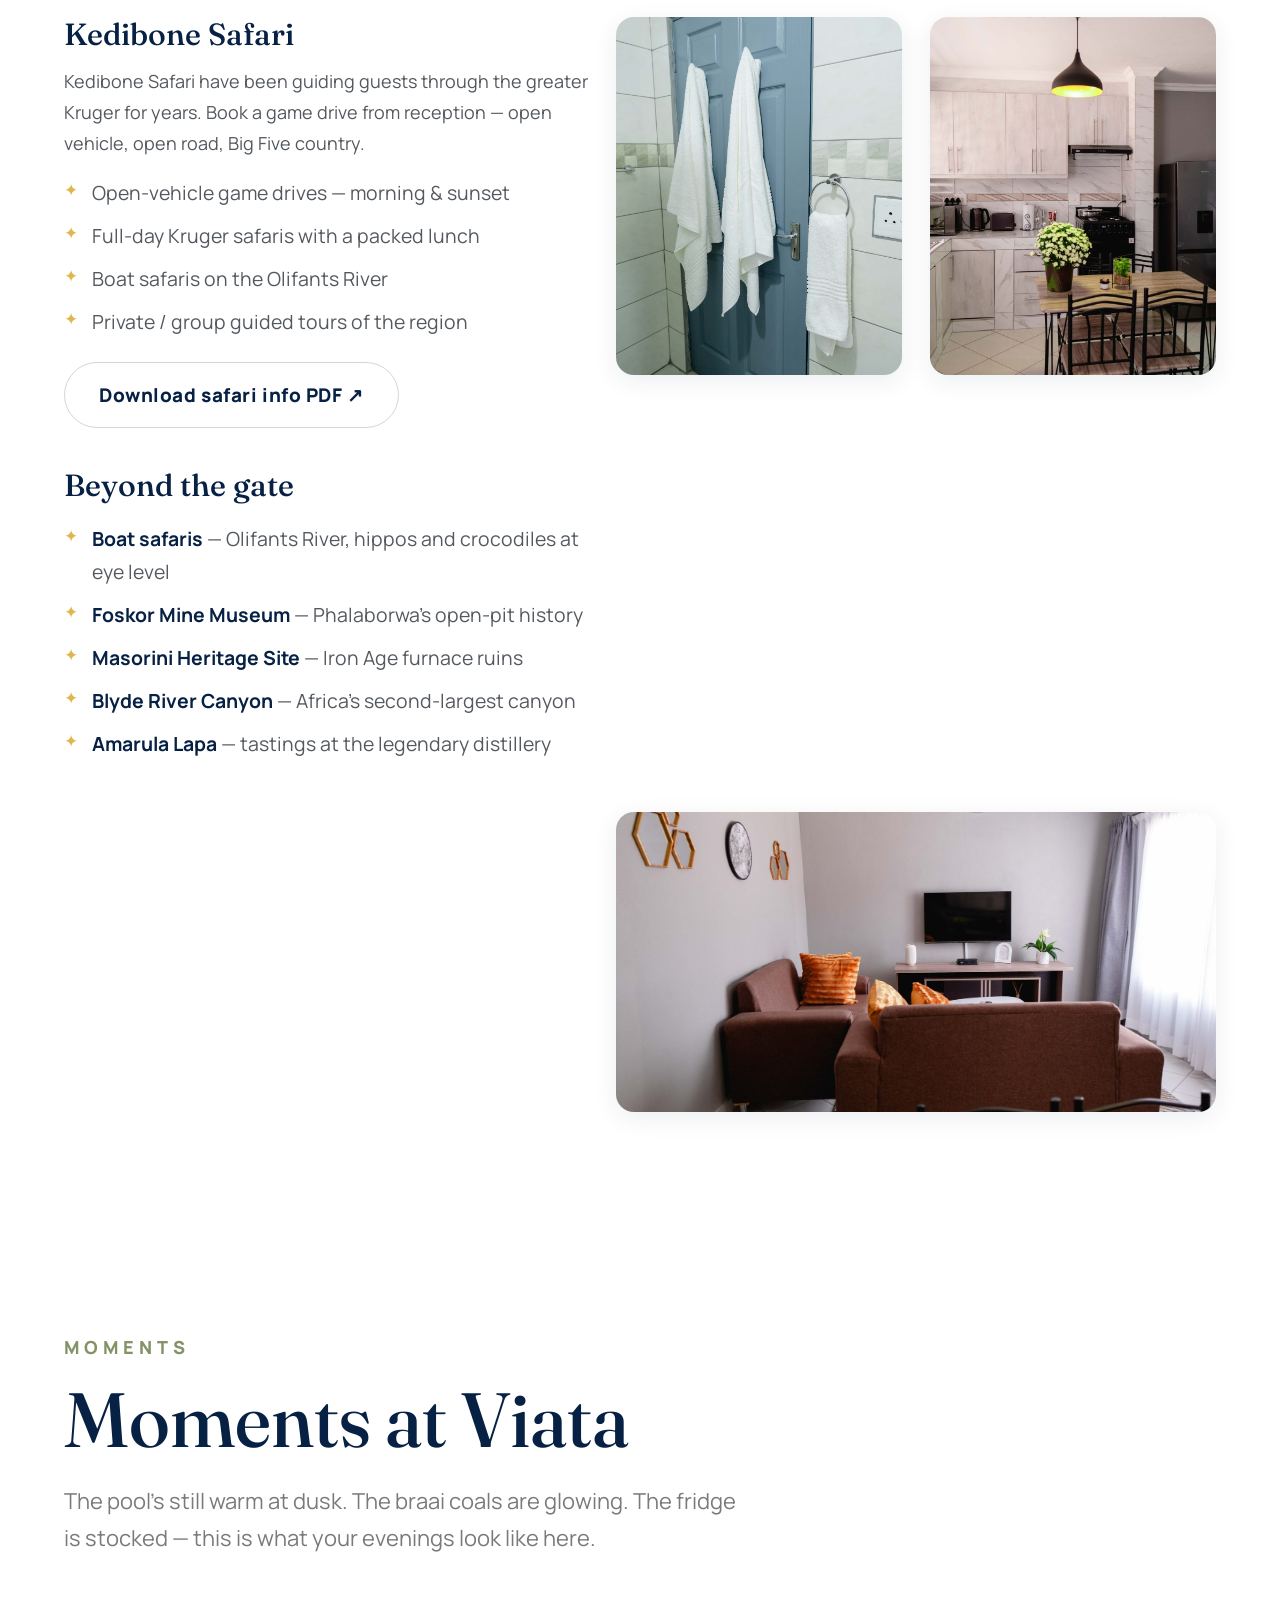
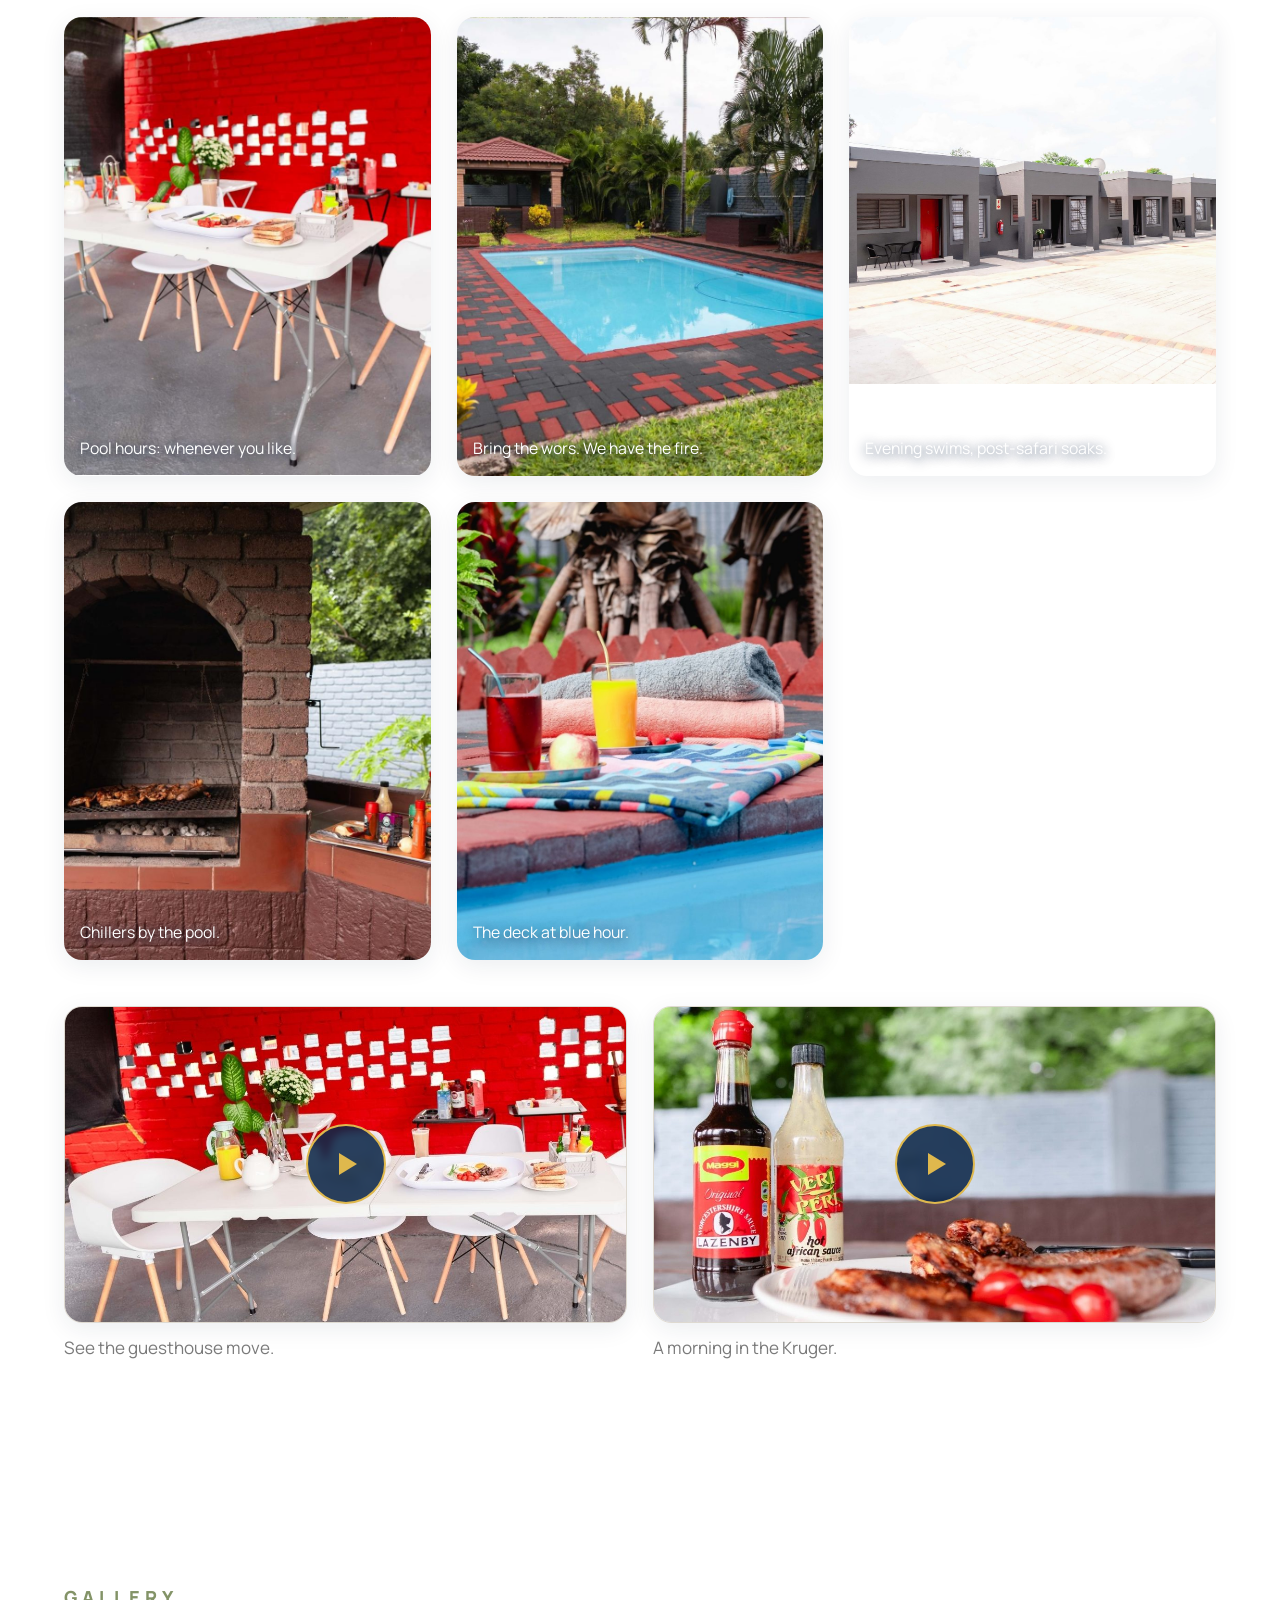
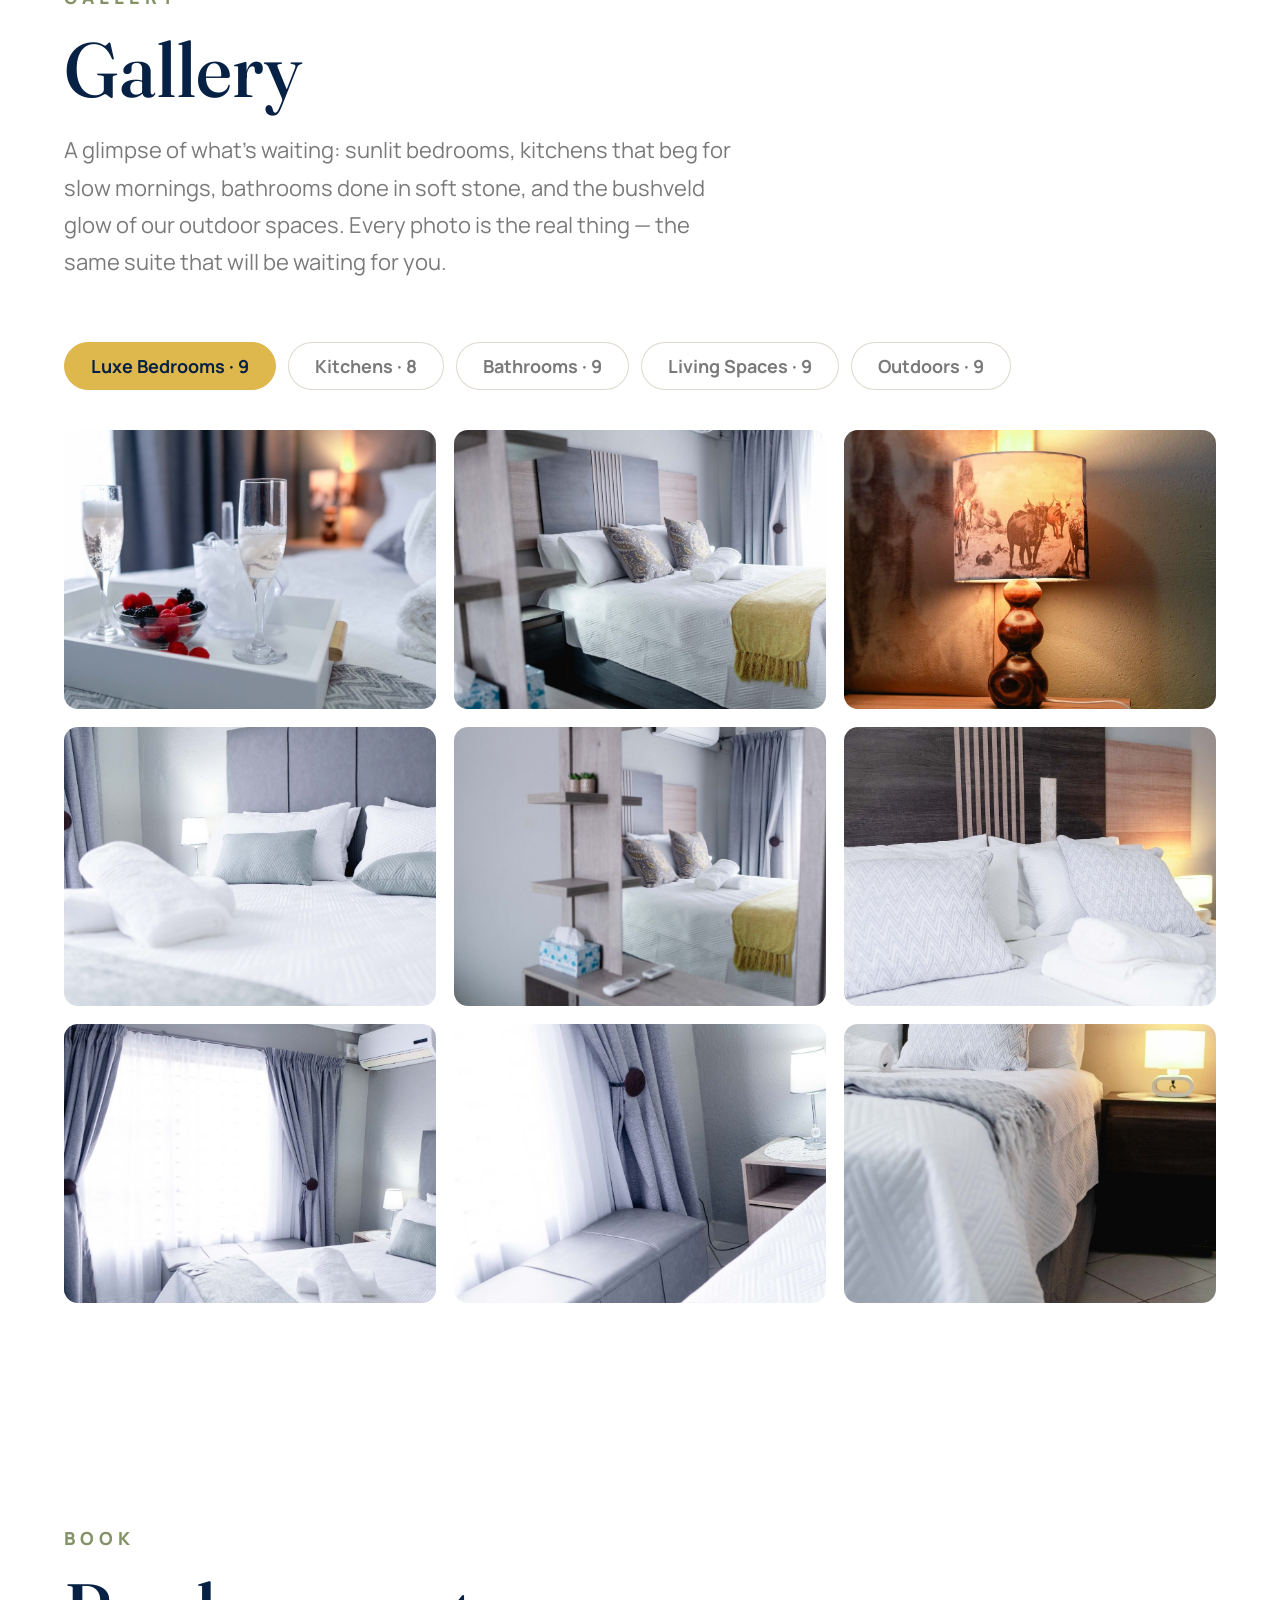
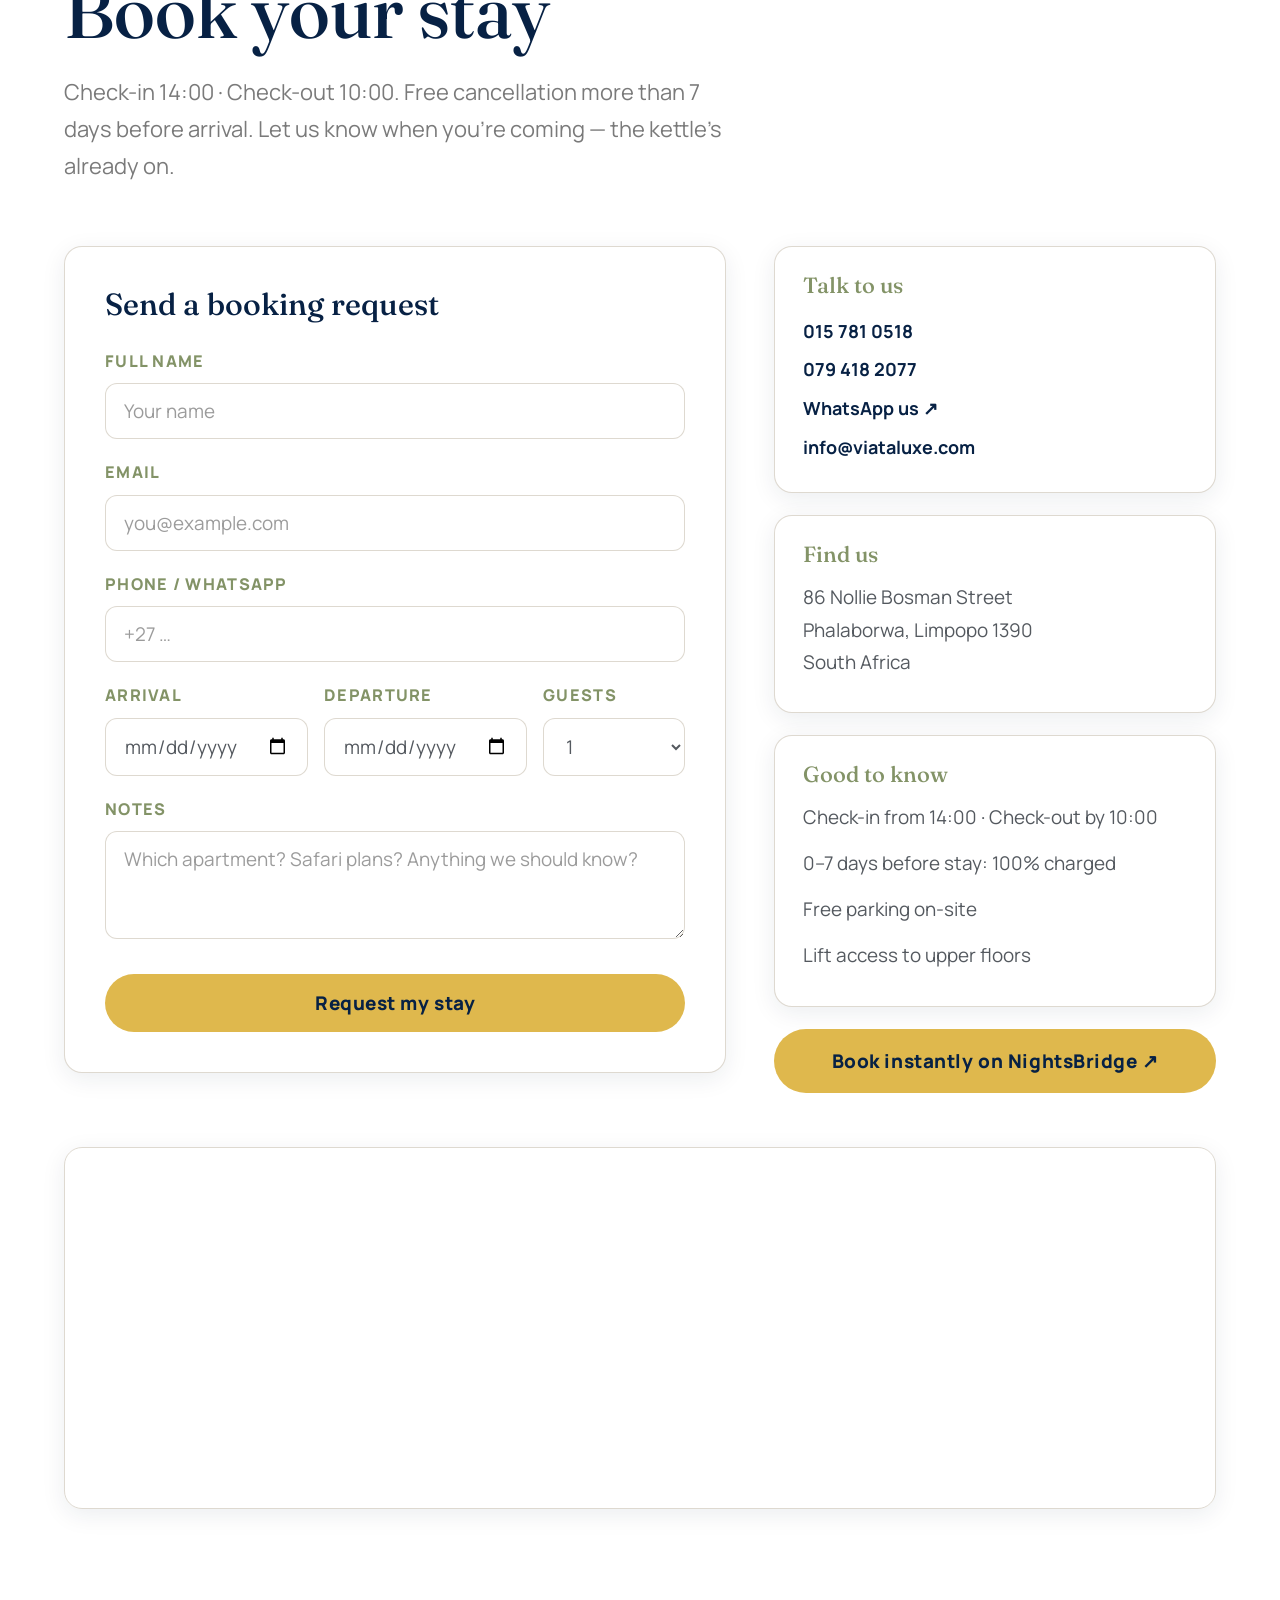
==== commit bc8d4032: "feat(nav): floating pill navbar with centered logo - Desktop: transparent pill-shaped nav with 96px " ====
--- a/html/index.html
+++ b/html/index.html
@@ -19,7 +19,7 @@
   <header class="nav" id="nav">
     <div class="nav__inner">
       <a class="nav__brand" href="index.html" aria-label="Viata Luxe — home">
-        <img class="nav__logo" src="../images/logo-official.png" alt="Viata Luxe Guesthouse" width="72" height="72">
+        <img class="nav__logo" src="../images/logo-official.png" alt="Viata Luxe Guesthouse" width="48" height="48">
       </a>
       <button class="nav__toggle" id="navToggle" aria-expanded="false" aria-controls="navMenu" aria-label="Open menu">
         <span></span><span></span><span></span>
@@ -34,6 +34,7 @@
         <a href="admin/" class="nav__admin" aria-label="Admin area">Admin</a>
       </nav>
     </div>
+    <img class="nav__logo-float" src="../images/logo-official.png" alt="Viata Luxe Guesthouse" width="96" height="96">
   </header>
 
   <main id="main">
@@ -567,7 +568,7 @@
         <a href="https://wa.me/27794182077" target="_blank" rel="noopener">WhatsApp ↗</a>
       </div>
     </div>
-    <p class="footer__base">© <span id="year">2026</span> Viata Luxe · Built and maintained with pride by <a href="https://recastmedia.agency" target="_blank" rel="noopener">Recast Media Agency</a></p>
+    <p class="footer__base">© <span id="year">2026</span> Viata Luxe · Created by <strong>Madoc</strong></p>
   </footer>
 
   <!-- Lightbox -->
--- a/css/style.css
+++ b/css/style.css
@@ -58,7 +58,7 @@
 
 /* ---------- Base ---------- */
 *, *::before, *::after { box-sizing: border-box; margin: 0; padding: 0; }
-html { scroll-behavior: smooth; scroll-padding-top: 90px; font-size: 18px; }
+html { scroll-behavior: smooth; scroll-padding-top: 120px; font-size: 18px; }
 body {
   font-family: var(--font-body);
   background: var(--white);
@@ -114,40 +114,44 @@
 /* ---------- Navigation ---------- */
 .nav {
   position: fixed; top: 0; left: 0; right: 0; z-index: 200;
-  padding: 18px 0;
-  transition: padding 0.35s var(--ease), background 0.35s, box-shadow 0.35s;
+  /* desktop: floating centered pill */
+  max-width: 880px; margin: 14px auto 0;
+  border-radius: 999px;
+  background: rgba(7, 33, 68, 0.45);
+  backdrop-filter: blur(14px); -webkit-backdrop-filter: blur(14px);
+  box-shadow: 0 8px 32px rgba(7, 33, 68, 0.25), inset 0 0 0 1px rgba(195, 187, 170, 0.1);
+  transition: background 0.4s var(--ease), box-shadow 0.4s var(--ease), border-radius 0.4s var(--ease);
+  overflow: visible;
 }
 .nav.is-scrolled {
-  padding: 8px 0;
-  background: var(--navy-92);
-  backdrop-filter: blur(12px);
-  box-shadow: 0 4px 24px rgba(7, 33, 68, 0.35);
+  background: rgba(7, 33, 68, 0.92);
+  box-shadow: 0 12px 40px rgba(7, 33, 68, 0.45), inset 0 0 0 1px rgba(195, 187, 170, 0.15);
 }
 .nav__inner {
-  max-width: 1200px; margin: 0 auto; padding: 0 24px;
-  display: flex; align-items: center; justify-content: space-between; gap: 16px;
+  display: flex; align-items: center; justify-content: space-between;
+  padding: 0 30px; gap: 16px; height: 56px;
 }
 .nav__brand {
   display: flex; align-items: center; gap: 12px; color: var(--taupe);
-  text-decoration: none;
+  text-decoration: none; flex-shrink: 0;
 }
 .nav__brand:hover { color: var(--taupe); }
 .nav__logo {
-  flex-shrink: 0; width: 72px; height: 72px;
+  flex-shrink: 0; width: 48px; height: 48px;
   border-radius: 50%; object-fit: cover;
-  border: 2px solid rgba(223, 184, 77, 0.4);
-  background: var(--cream);
-  box-shadow: 0 4px 20px rgba(223, 184, 77, 0.2);
+  border: 2px solid rgba(223, 184, 77, 0.35);
+  background: var(--navy);
+  box-shadow: 0 2px 12px rgba(223, 184, 77, 0.15);
   transition: transform 0.4s var(--ease), box-shadow 0.4s var(--ease), border-color 0.3s;
 }
 .nav__logo:hover {
   transform: scale(1.1) rotate(3deg);
-  box-shadow: 0 6px 30px rgba(223, 184, 77, 0.4), 0 0 0 6px rgba(223, 184, 77, 0.12);
+  box-shadow: 0 6px 30px rgba(223, 184, 77, 0.35), 0 0 0 6px rgba(223, 184, 77, 0.1);
   border-color: var(--sage);
 }
-.nav__menu { display: flex; align-items: center; gap: 26px; }
+.nav__menu { display: flex; align-items: center; gap: 22px; }
 .nav__menu a {
-  color: rgba(195, 187, 170, 0.78); font-size: 1.05rem; font-weight: 700; letter-spacing: 0.02em;
+  color: rgba(195, 187, 170, 0.78); font-size: 0.98rem; font-weight: 700; letter-spacing: 0.02em;
   position: relative; padding: 6px 0;
 }
 .nav__menu a::after {
@@ -160,26 +164,42 @@
 .nav__menu a[aria-current="page"], .nav__menu a.is-active { color: var(--white); }
 .nav__cta {
   background: var(--gold); color: var(--navy) !important; border-radius: 999px;
-  padding: 11px 24px !important; font-weight: 800; font-size: 1rem;
+  padding: 9px 22px !important; font-weight: 800; font-size: 0.95rem;
 }
 .nav__cta:hover { background: var(--sage); color: var(--white) !important; }
 .nav__admin {
-  font-size: 0.78rem; font-weight: 600; letter-spacing: 0.08em; text-transform: uppercase;
-  color: rgba(195, 187, 170, 0.35) !important; padding: 4px 10px !important;
-  border: 1px solid rgba(195, 187, 170, 0.12); border-radius: 999px;
+  font-size: 0.72rem; font-weight: 600; letter-spacing: 0.08em; text-transform: uppercase;
+  color: rgba(195, 187, 170, 0.3) !important; padding: 4px 10px !important;
+  border: 1px solid rgba(195, 187, 170, 0.1); border-radius: 999px;
   transition: color 0.3s, border-color 0.3s, background 0.3s;
 }
 .nav__admin:hover {
-  color: var(--white) !important; border-color: var(--gold); background: rgba(223, 184, 77, 0.12);
+  color: var(--white) !important; border-color: var(--gold); background: rgba(223, 184, 77, 0.1);
 }
 .nav__toggle {
-  display: none; background: none; border: 0; width: 46px; height: 46px;
-  flex-direction: column; justify-content: center; gap: 8px; padding: 10px;
+  display: none; background: none; border: 0; width: 44px; height: 44px;
+  flex-direction: column; justify-content: center; gap: 7px; padding: 10px;
 }
 .nav__toggle span { display: block; height: 2.5px; background: var(--taupe); border-radius: 2px; transition: 0.3s var(--ease); }
 .nav__toggle[aria-expanded="true"] span:nth-child(1) { transform: translateY(9px) rotate(45deg); }
 .nav__toggle[aria-expanded="true"] span:nth-child(2) { opacity: 0; }
 .nav__toggle[aria-expanded="true"] span:nth-child(3) { transform: translateY(-9px) rotate(-45deg); }
+
+/* --- Big floating logo below pill (desktop) --- */
+.nav__logo-float {
+  position: absolute; left: 50%; bottom: -36px; transform: translateX(-50%);
+  width: 96px; height: 96px; border-radius: 50%; object-fit: cover;
+  border: 3px solid rgba(223, 184, 77, 0.45);
+  background: var(--navy);
+  box-shadow: 0 8px 32px rgba(7, 33, 68, 0.4), 0 0 0 6px rgba(223, 184, 77, 0.08);
+  z-index: 230;
+  transition: transform 0.4s var(--ease), box-shadow 0.4s var(--ease), border-color 0.3s;
+}
+.nav__logo-float:hover {
+  transform: translateX(-50%) scale(1.08);
+  box-shadow: 0 12px 40px rgba(7, 33, 68, 0.5), 0 0 0 10px rgba(223, 184, 77, 0.12);
+  border-color: var(--sage);
+}
 
 /* ---------- Buttons ---------- */
 .btn {
@@ -708,12 +728,17 @@
 
 /* ---------- Responsive ---------- */
 @media (max-width: 1024px) {
-  /* --- Floating logo: center on tablet, push out below nav --- */
-  .nav__inner { justify-content: center; padding-bottom: 46px; overflow: visible; }
-  .nav__brand { position: absolute; left: 50%; bottom: -30px; transform: translateX(-50%); z-index: 220; }
-  .nav__logo { width: 68px; height: 68px; }
+  /* --- Tablet: full-width floating bar, logo hidden in pill, big float logo below --- */
+  .nav { max-width: 100%; margin: 10px 16px 0; border-radius: 18px; }
+  .nav__inner { height: 50px; padding: 0 22px; justify-content: center; overflow: visible; }
+  .nav__brand { display: none; }
+  .nav__logo-float {
+    display: block !important;
+    position: absolute; left: 50%; bottom: -30px; transform: translateX(-50%);
+    width: 80px; height: 80px; z-index: 230;
+  }
   .nav__menu { gap: 16px; }
-  .nav__menu a { font-size: 0.95rem; }
+  .nav__menu a { font-size: 0.92rem; }
   .nav__admin { font-size: 0.7rem; }
 
   .place__grid { grid-template-columns: 1fr 1fr; }
@@ -733,11 +758,11 @@
   .hero__slidebar { bottom: 100px; }
   .hero__slidebar-caption { font-size: 1.05rem; }
 
-  /* --- Nav: mobile layout --- */
-  .nav { overflow: visible; }
-  .nav__inner { justify-content: space-between; padding-bottom: 0; overflow: visible; }
+  /* --- Nav: mobile — logo left, hamburger right, no pill --- */
+  .nav { margin: 10px 10px 0; border-radius: 16px; overflow: visible; }
+  .nav__inner { justify-content: space-between; padding-bottom: 0; overflow: visible; height: 52px; padding: 0 18px; }
   .nav__brand { position: static; transform: none; }
-  .nav__logo { width: 52px; height: 52px; }
+  .nav__logo { width: 56px; height: 56px; }
   .nav__toggle { display: flex; }
   .nav__menu {
     position: fixed; top: 0; right: 0; bottom: 0; width: min(320px, 85vw);
@@ -764,6 +789,7 @@
   }
   .nav__cta { width: auto; margin-top: 4px; }
   body.nav-open { overflow: hidden; }
+  .nav__logo-float { display: none !important; }
 
   .room { grid-template-columns: 1fr; gap: 34px; }
   .room--flip .room__media, .room--flip .room__body { order: 0; }
@@ -781,7 +807,9 @@
 
 @media (max-width: 480px) {
   /* --- Small phone nav --- */
-  .nav__logo { width: 44px; height: 44px; }
+  .nav { margin: 6px 6px 0; border-radius: 14px; }
+  .nav__logo { width: 48px; height: 48px; }
+  .nav__inner { height: 48px; padding: 0 14px; }
   .nav__toggle { width: 40px; height: 40px; gap: 6px; padding: 8px; }
   .nav__toggle span { height: 2px; }
   .nav__menu { width: 100vw; padding: 20px 28px 36px; }
